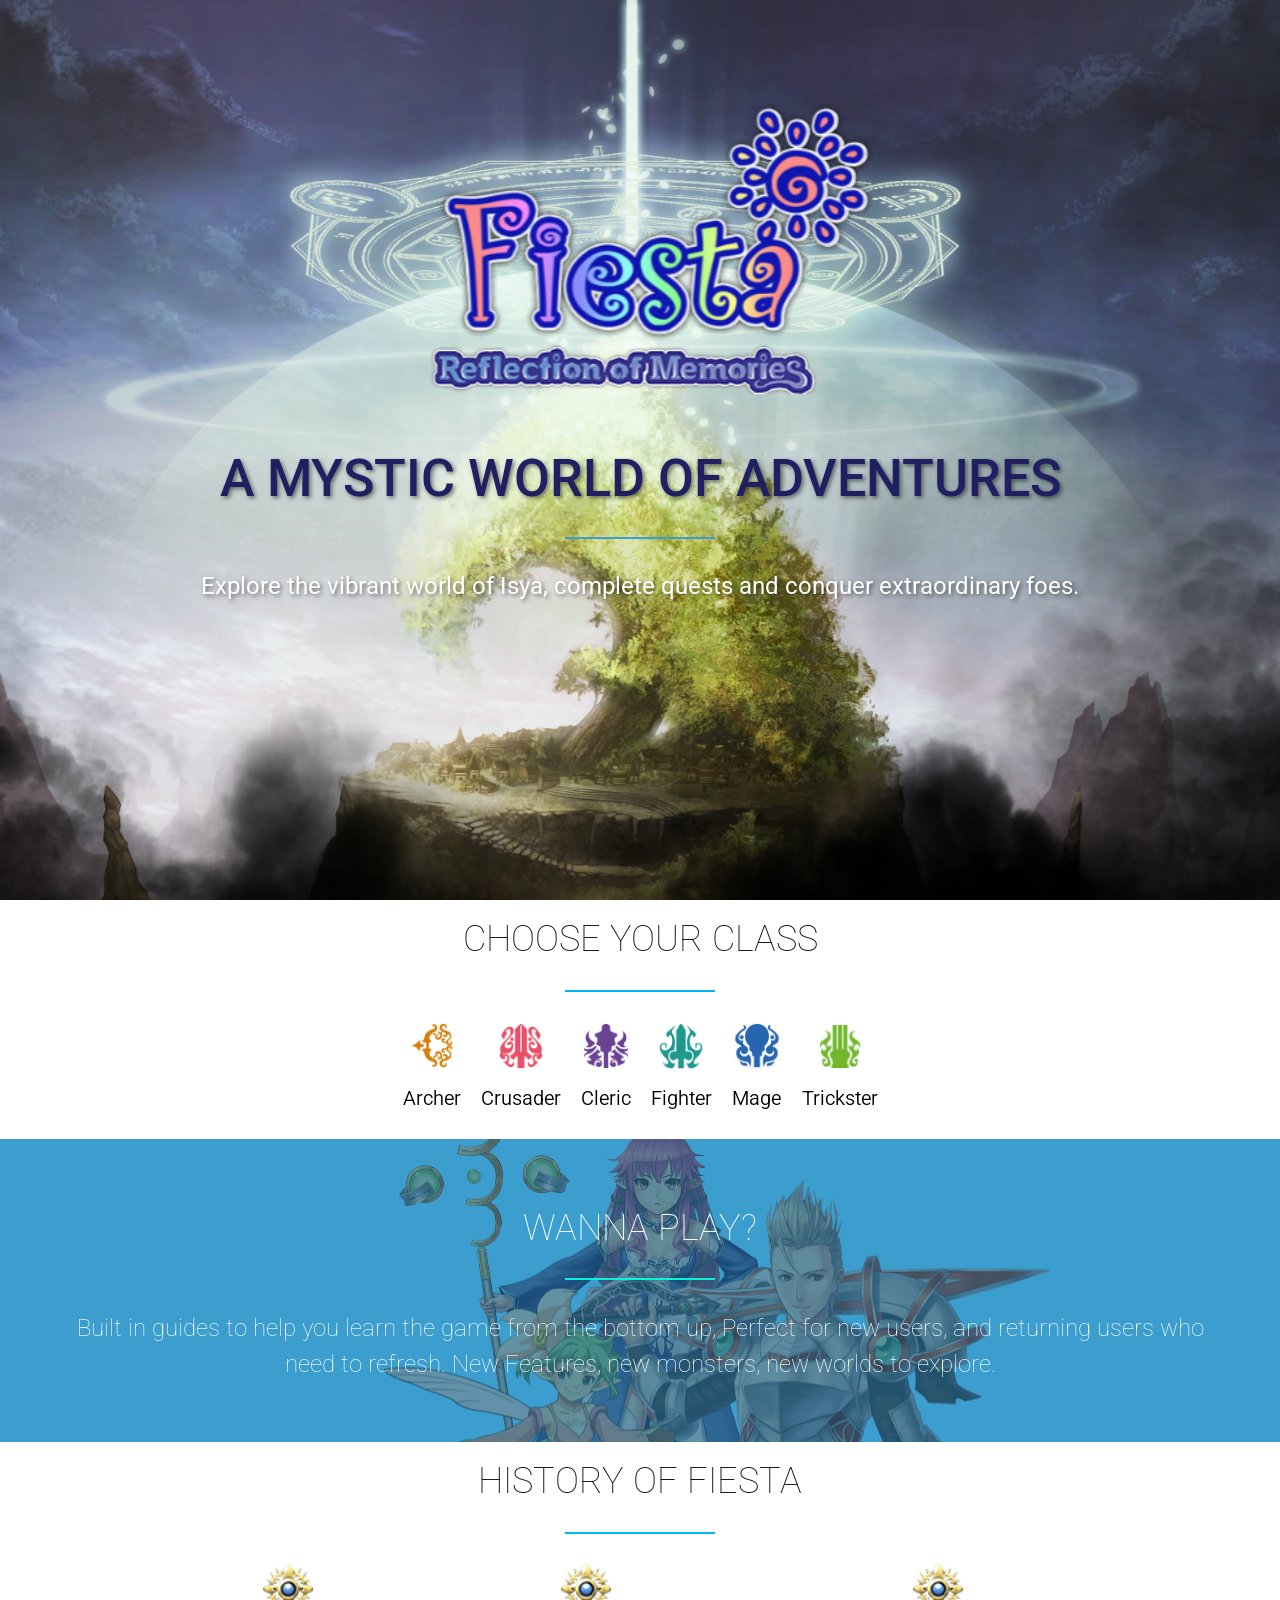
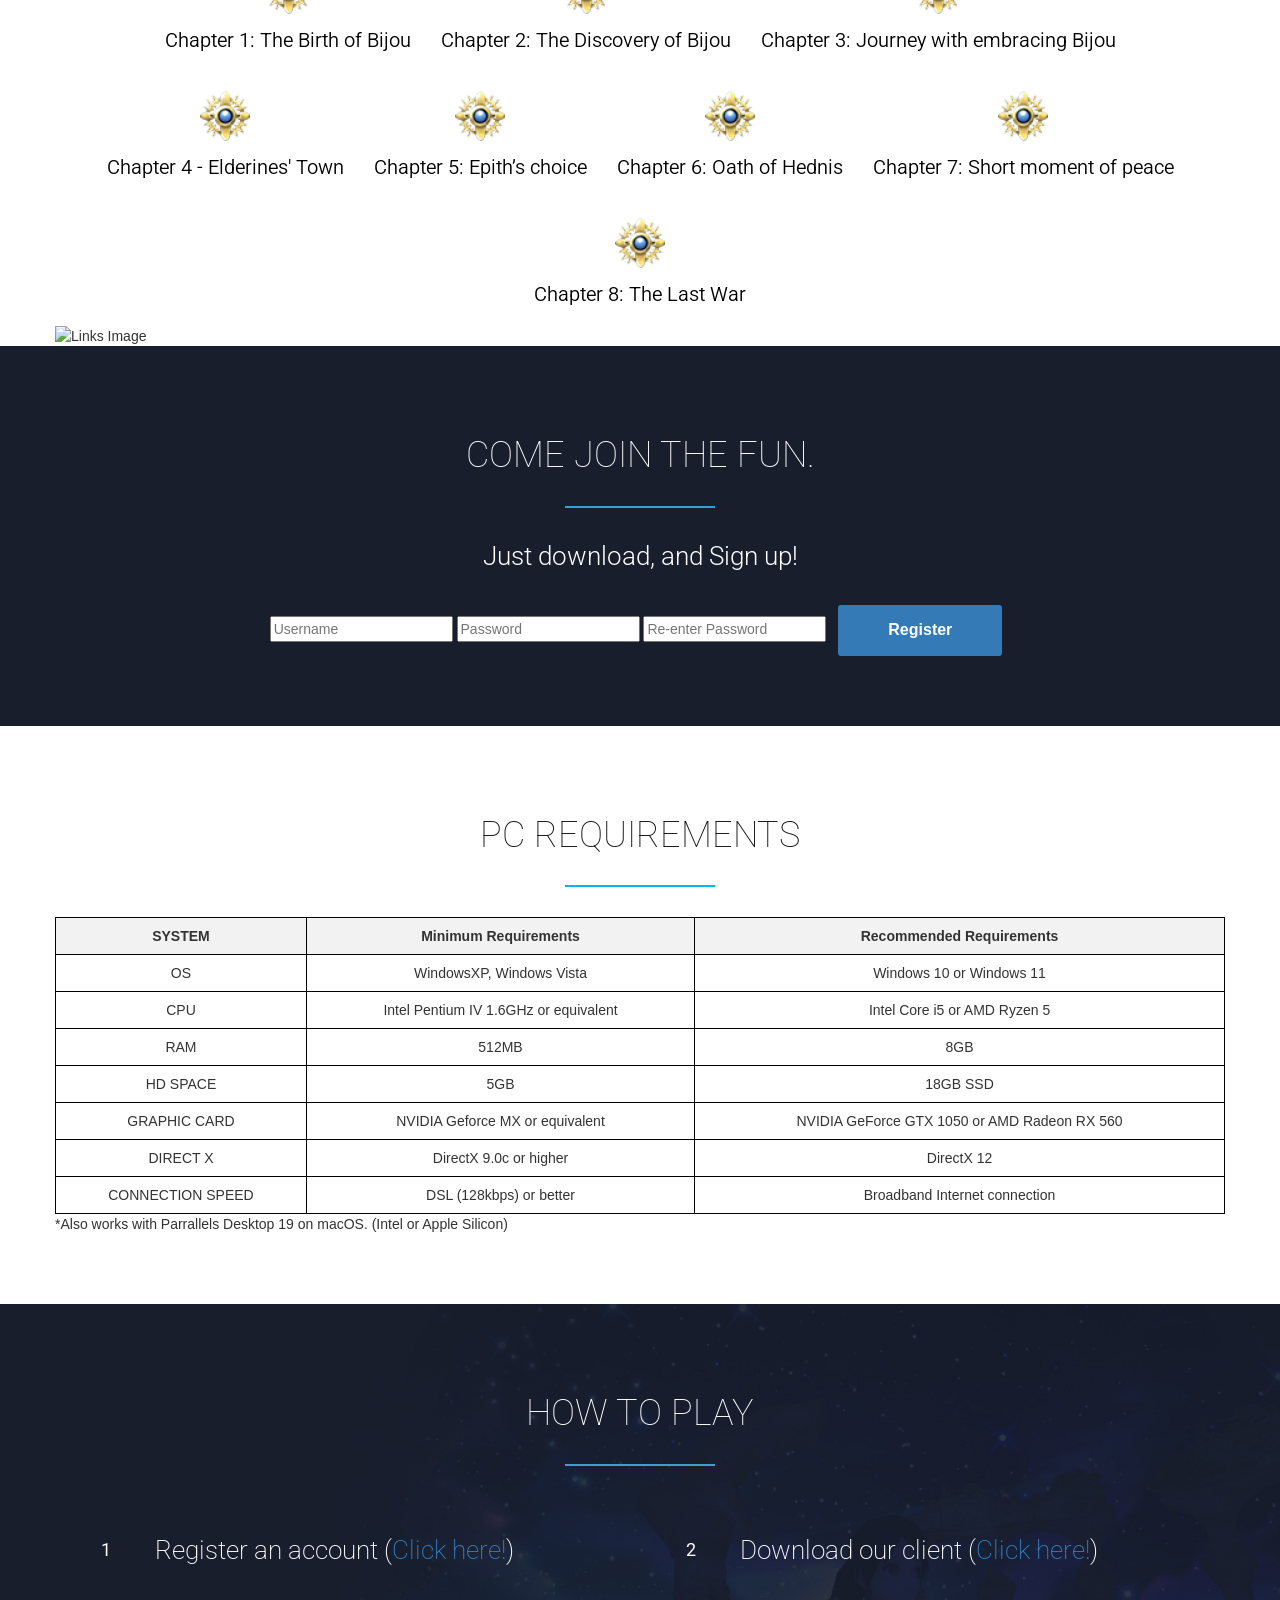
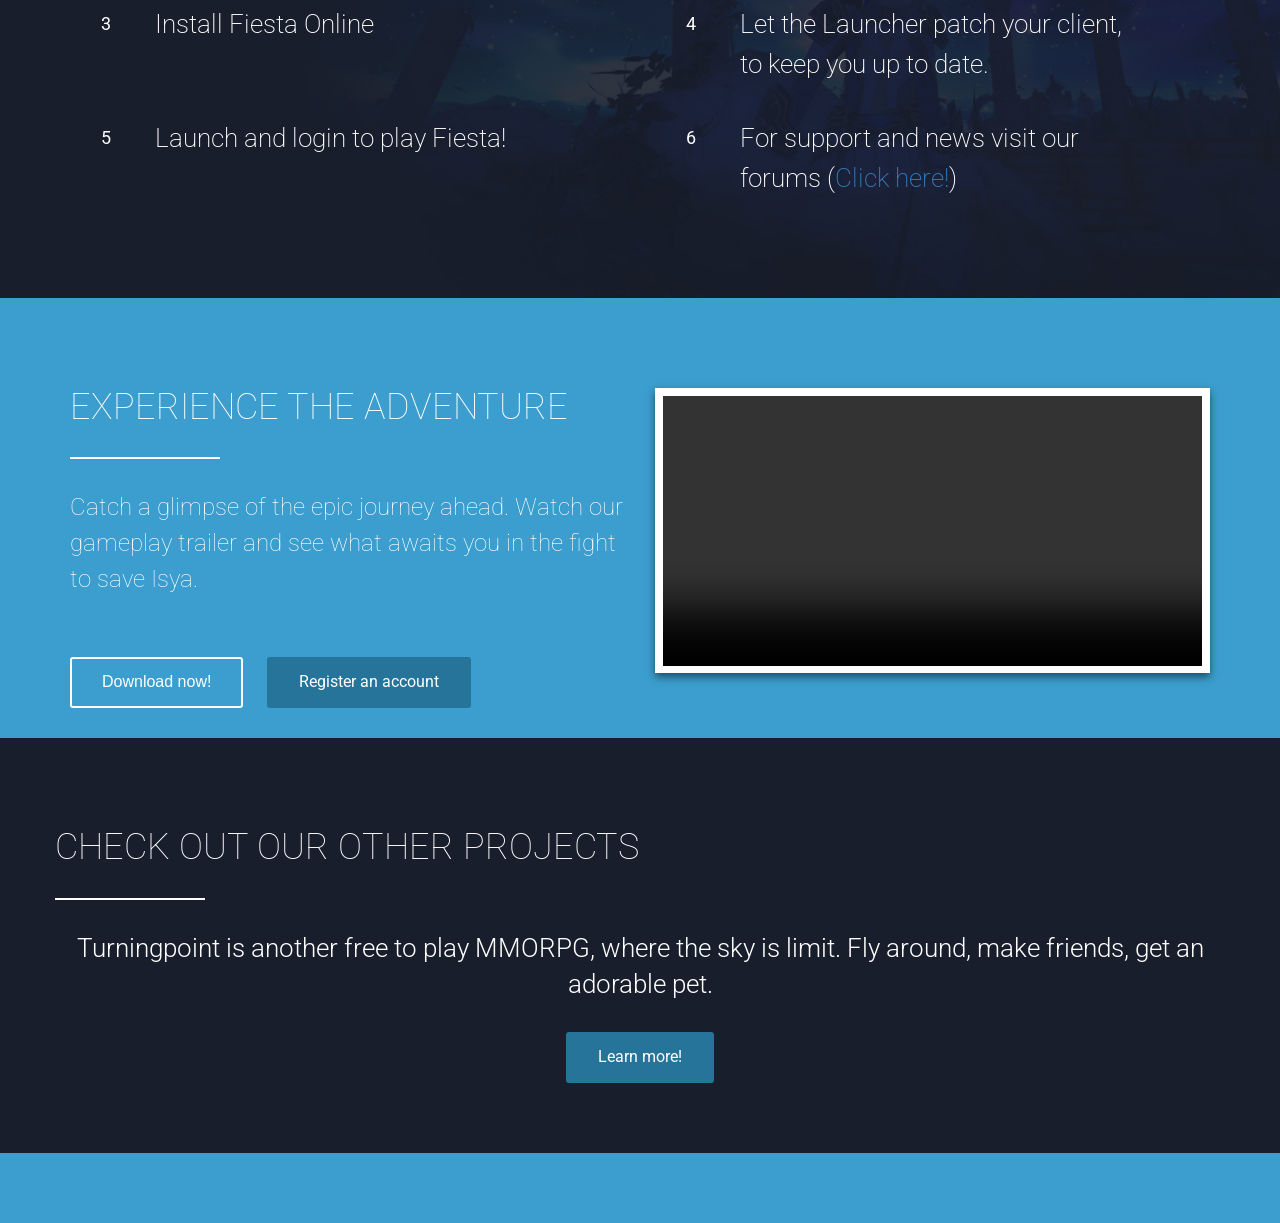
==== index.html @ cb1bbef2 "Update index.html" ====
<!DOCTYPE html>
<html lang="en">
<head>
  <meta charset="utf-8">
  <meta http-equiv="X-UA-Compatible" content="IE=edge">
  <meta name="viewport" content="width=device-width, initial-scale=1">
  <title>Fiesta Online</title>
  <link href="css/bootstrap.css" rel="stylesheet">
  <link href="css/main.css?ver=1.0.8" rel="stylesheet">
  <link rel="stylesheet" href="css/simple-line-icons.css">
  <link rel="stylesheet" href="css/font-awesome.css">
  <link rel="stylesheet" href="css/animate.css">
  <link rel="stylesheet" href="css/jquery.lightbox.css">
</head>


<body onload="initialize()">
<div class="container-fluid block_one">
    <div class="container">
      <div class="row">
        <div class="col-xs-12 logo">
          <a href="#" class="option animated fadeInDownBig">
            <img src="img/logo.png" alt=""/>
          </a>
        </div>
        <div class="col-xs-12 one_block_cont">
          <h1 class="option animated fadeInLeft">A MYSTIC WORLD OF ADVENTURES
            <span></span>
          </h1>
          <span class="option animated fadeInRight">Explore the vibrant world of Isya, complete quests and conquer extraordinary foes. </span>
        </div>
      </div>
    </div>
</div>

<div class="container-fluid block_features">
  <div class="container">
    <div class="row">
      <h2 class="lightbg fadeInRight">Choose Your Class<span></span></h2>

      <div class="class-container">
        <div class="class-icon" data-class="archer">
          <img src="img/class-icon-archer.png" alt="Archer Icon" style="width: 50px; height: 50px;">
          <h3>Archer</h3>
        </div>
        <div class="class-icon" data-class="crusader">
          <img src="img/class-icon-crusader.png" alt="Crusader Icon" style="width: 50px; height: 50px;">
          <h3>Crusader</h3>
        </div>
        <div class="class-icon" data-class="cleric">
          <img src="img/class-icon-cleric.png" alt="Cleric Icon" style="width: 50px; height: 50px;">
          <h3>Cleric</h3>
        </div>
        <div class="class-icon" data-class="fighter">
          <img src="img/class-icon-fighter.png" alt="Fighter Icon" style="width: 50px; height: 50px;">
          <h3>Fighter</h3>
        </div>
        <div class="class-icon" data-class="mage">
          <img src="img/class-icon-mage.png" alt="Mage Icon" style="width: 50px; height: 50px;">
          <h3>Mage</h3>
        </div>
        <div class="class-icon" data-class="joker">
          <img src="img/class-icon-joker.png" alt="Joker Icon" style="width: 50px; height: 50px;">
          <h3>Trickster</h3>
        </div>
      </div>

      <div id="class-description">
        <p class="description-text"></p>
        <img id="class-main-image" src="" alt="Class Image">
      </div>
    </div>
  </div>
</div>


<div class="container-fluid block_two">
    <div class="container">
      <div class="row">
        <div class="col-xs-12 text wow bounceInRight">
          <h2>Wanna Play?
            <span></span>
          </h2>
          <span>Built in guides to help you learn the game from the bottom up, Perfect for new users, and returning users who need to refresh. New Features, new monsters, new worlds to explore.</span>
        </div>
      </div>
    </div>
</div>

<div class="container-fluid block_links"></div>
  <div class="container">
    <div class="row">
      <h2 class="lightbg fadeInRight">History of Fiesta<span></span></h2>
      <div class="links-container">
        <div class="links-icon" data-class="chp1">
          <img src="img/class-icon-story-static.png" alt="Chapter Icon" style="width: 50px; height: 50px;">
          <h3>Chapter 1: The Birth of Bijou</h5>
        </div>
        <div class="links-icon" data-class="chp2">
          <img src="img/class-icon-story-static.png" alt="Chapter Icon" style="width: 50px; height: 50px;">
          <h3>Chapter 2: The Discovery of Bijou</h5>
        </div>
        <div class="links-icon" data-class="chp3">
          <img src="img/class-icon-story-static.png" alt="Chapter Icon" style="width: 50px; height: 50px;">
          <h3>Chapter 3: Journey with embracing Bijou</h5>
        </div>
        <div class="links-icon" data-class="chp4">
          <img src="img/class-icon-story-static.png" alt="Chapter Icon" style="width: 50px; height: 50px;">
          <h3>Chapter 4 - Elderines' Town</h5>
        </div>
        <div class="links-icon" data-class="chp5">
          <img src="img/class-icon-story-static.png" alt="Chapter Icon" style="width: 50px; height: 50px;">
          <h3>Chapter 5: Epith’s choice</h5>
        </div>
        <div class="links-icon" data-class="chp6">
          <img src="img/class-icon-story-static.png" alt="Chapter Icon" style="width: 50px; height: 50px;">
          <h3>Chapter 6: Oath of Hednis</h5>
        </div>
        <div class="links-icon" data-class="chp7">
          <img src="img/class-icon-story-static.png" alt="Chapter Icon" style="width: 50px; height: 50px;">
          <h3>Chapter 7: Short moment of peace</h5>
        </div>
        <div class="links-icon" data-class="chp8">
          <img src="img/class-icon-story-static.png" alt="Chapter Icon" style="width: 50px; height: 50px;">
          <h3>Chapter 8: The Last War</h5>
        </div>
      </div>
      <div id="links-description">
        <p class="linksdescription-text"></p>
        <img id="links-main-image" src="" alt="Links Image">
      </div>
    </div>
  </div>
</div>

<div class="container-fluid subs" id="register">
  <div class="container">
    <div class="row">
      <h2 class="darktbgheadlines wow fadeInUp">Come Join the Fun.<span></span></h2>
      <span class="formdescr wow fadeInRight">Just download, and Sign up!</span>
      <form id="registerForm" class="form-inline wow fadeInLeft">
        <input type="text" id="username" name="username" placeholder="Username" required>
        <input type="password" id="password" name="password" placeholder="Password" required>
        <input type="password" id="rpassword" name="rpassword" placeholder="Re-enter Password" required>
        <button type="submit" class="btn btn-primary">Register</button>
        <div id="statusMessage"></div>
      </form>
    </div>
  </div>
</div>

<div class="container-fluid social wow fadeInLeft">
  <div class="container">
    <div class="row">
      <h2 class="lightbg wow fadeInUp">PC Requirements<span></span></h2>
	
      <table>
        <tr>
            <th>SYSTEM</th>
            <th>Minimum Requirements</th>
            <th>Recommended Requirements</th>
        </tr>
        <tr>
            <td>OS</td>
            <td>WindowsXP, Windows Vista</td>
            <td>Windows 10 or Windows 11</td>
        </tr>
        <tr>
            <td>CPU</td>
            <td>Intel Pentium IV 1.6GHz or equivalent</td>
            <td>Intel Core i5 or AMD Ryzen 5</td>
        </tr>
        <tr>
            <td>RAM</td>
            <td>512MB</td>
            <td>8GB</td>
        </tr>
        <tr>
            <td>HD SPACE</td>
            <td>5GB</td>
            <td>18GB SSD</td>
        </tr>
        <tr>
            <td>GRAPHIC CARD</td>
            <td>NVIDIA Geforce MX or equivalent</td>
            <td>NVIDIA GeForce GTX 1050 or AMD Radeon RX 560</td>
        </tr>
        <tr>
            <td>DIRECT X</td>
            <td>DirectX 9.0c or higher</td>
            <td>DirectX 12</td>
        </tr>
        <tr>
            <td>CONNECTION SPEED</td>
            <td>DSL (128kbps) or better</td>
            <td>Broadband Internet connection</td>
        </tr>
    </table>
    <span>*Also works with Parrallels Desktop 19 on macOS. (Intel or Apple Silicon)</span>
    </div>
  </div>
</div>

<div class="container-fluid steps">
  <div class="container">
    <div class="row">
      <h2 class="darktbgheadlines wow fadeInUp">How to play<span></span></h2>
      <ul>
        <li class="wow fadeInLeft">Register an account (<a href="https://fiesta.lanteacorp.com" onclick="location.href = 'https://fiesta.lanteacorp.com';">Click here!</a>)</li>
        <li class="wow fadeInRight">Download our client (<a href="https://fiesta.lanteacorp.com/FiestaOnline.7zip">Click here!</a>)</li>
        <li class="wow fadeInLeft">Install Fiesta Online</li>
        <li class="wow fadeInRight">Let the Launcher patch your client, to keep you up to date.</li>
        <li class="wow fadeInLeft">Launch and login to play Fiesta!</li>
        <li class="wow fadeInRight">For support and news visit our forums (<a href="https://fiesta.lanteacorp.com">Click here!</a>)</li>
      </ul>
    </div>
  </div>
</div>

<div class="container-fluid video">
  <div class="container">
    <div class="row">
      <div class="col-xs-6 video-pr">
        <div class="zetindex">
          <h2 class="wow bounceInLeft darktbgheadlines">Experience the Adventure<span></span></h2>
          <span class="wow fadeInRight">
            Catch a glimpse of the epic journey ahead. Watch our gameplay trailer and see what awaits you in the fight to save Isya. 
          </span>
          <div class="btn_group wow fadeInRight">
            <a href="https://fiesta.lanteacorp.com/FiestaOnline.7zip" class="border_btn white_btn option animated fadeInLeft">Download now!</a> <a href="http://fiesta.lanteacorp.com/patch/Fiesta_Setup.exe" class="red_btn option animated fadeInRight" onclick="location.href = 'http://85.25.213.204/Register.php';">Register an account</a>
          </div>
        </div>
      </div>
      <div class="col-xs-6 vidos">
        <div class="zetindex">
          <video width="560" height="315" controls>
            <source src="img/Fiesta_Trailer.mp4" type="video/mp4">
            Your browser does not support the video tag.
          </video>
        </div>
        <span></span>
      </div>
  </div>
</div>

<div class="container-fluid subs">
  <div class="container">
    <div class="row">
      <h2 class="darktbgheadlines wow fadeInUp">Check out our other Projects<span></span></h2>
      <span class="formdescr wow fadeInRight">Turningpoint is another free to play MMORPG, where the sky is limit. Fly around, make friends, get an adorable pet.</span>
      <form class="form-inline wow fadeInLeft">
	    <a href="http://turningpoint.lanteacorp.com" class="red_btn option">Learn more!</a>
      </form>
    </div>
  </div>
</div>
<script>
  document.querySelectorAll('.links-icon').forEach(icon => {
    icon.addEventListener('click', function() {
      const classType = this.getAttribute('data-class');
      const descriptionContainer = document.querySelector('.linksdescription-text');
      const classMainImage = document.querySelector('#links-main-image');
  
      // Check if the current icon is already active
      const activeIcon = document.querySelector('.links-icon.active');
      if (activeIcon && activeIcon !== this) {
        // If there's an active icon and it's not the same one, switch content
        activeIcon.classList.remove('active');
      }
  
      if (this.classList.contains('active')) {
        // If the same icon is clicked again, close the content
        descriptionContainer.style.display = 'none';
        classMainImage.style.display = 'none';
        this.classList.remove('active');
      } else {
        // Activate the clicked icon and show the corresponding description and image
        this.classList.add('active');
        
        let descriptionText = '';
        let imgSrc = '';
  
        switch(classType) {
        case 'chp1':
          descriptionText = `
            <p>Legel, greater than the gods, could create existence from nothing and purify it back to its original form. He created a vast and beautiful continent in the realm of time, shared his powers with the gods, and brought forth life. Watching the creatures live in harmony with nature was Legel’s greatest joy.</p>
            <p>But jealousy took root in the gods. They desired Legel's power and pleasure, so they conspired to imprison him in darkness. As he was being sealed, Legel created Bijou, a reflection of himself, holding all his strength. Though the gods sealed Legel, they couldn’t destroy Bijou, who remained in the world.</p>
            <p>In their fear, the gods unleashed a powerful force, shattering Bijou and scattering his pieces across the continent. They believed Bijou, now broken, was powerless. But the peace didn’t last. One day, a song of blessing echoed through the elven forests, marking the discovery of one of Bijou’s pieces.</p>
          `;
          imgSrc = 'img/class-story-1.png';
          break;
        case 'chp2':
          descriptionText = `
            <p>The elves considered Bijou a divine gift. His presence blessed the land, making it fertile and prosperous. But the gods, driven by fear, created monsters by mixing their blood with the souls of creatures. These dark forces spread across the continent, ravaging Isya’s once vibrant landscape.</p>
            <p>The elves, seeing their homeland destroyed, decided to fight. But their unity faltered when Jenira, leader of another forest, refused to join the battle. He chose to hide, believing resistance was futile.</p>
            <p>“Jenira! How long do you think you can hide?” Elderine cried. “The gods are destroying everything! Will you stand by while the woods burn?”</p>
            <p>Despite Jenira’s fear, the elves rallied behind Elderine’s call. Their determination turned the tide of the battle. But victory was bittersweet. Endless waves of monsters drained their strength.</p>
            <p>The gods, desperate to end the conflict, tainted Elderine's brother Epith with greed. Betraying his kin, Epith fell into darkness, and Elderine, heartbroken, left her homeland.</p>
          `;
          imgSrc = 'img/class-story-1.png';
          break;
        case 'chp3':
          descriptionText = `
            <p>“My wise elves, remember today’s sorrow! We leave behind our home, but carry with us the spirit of our fallen comrades.” Elderine's journey seemed endless as the devastation across the continent grew worse.</p>
            <p>Finally, they reached the Deep South, far from the monsters’ reach. There, the elves encountered humans—a new race unlike any they had seen. These humans ate meat, cut trees, and built homes, living a life foreign to the elves, who harmonized with nature.</p>
            <p>“Why do you kill to live? You could survive without eating meat,” Elderine asked. The eldest human replied, “We are not as strong as the elves. We must work together and harvest the land to survive.”</p>
            <p>Though their lives were short, Elderine admired the humans’ resilience. She realized their way of life, though different, was no less righteous. “We thought our way was the only way. But your lives are just as true. I, Elderine, wish to live in peace with humans, in harmony with Legel’s blessings.”</p>
          `;
          imgSrc = 'img/class-story-2.png';
          break;
        case 'chp4':
          descriptionText = `
            <p>The humans and elves lived in harmony, and the city of Elderine flourished. However, the monsters, searching for Bijou, marched south. Despite their best efforts, the elves and humans struggled to defend their city. In the chaos, Elderine decided to confront Epith.</p>
            <p>“Epith, you once loved life. Now you destroy it. How could you?” she cried.</p>
            <p>Epith replied, “The gods can recreate life. What does it matter if we burn it all to ash?”</p>
            <p>“You’re wrong! Bijou’s power brings life, not destruction!”</p>
            <p>Epith, consumed by darkness, refused to listen and imprisoned Elderine in a dark cell. A human knight named Roumen, glowing with hope, freed her. In the struggle, Roumen’s sword struck Elderine as she shielded Epith. He knelt in silence, overcome with regret.</p>
          `;
          imgSrc = 'img/class-story-2.png';
          break;
        case 'chp5':
          descriptionText = `
            <p>Roumen returned with the wounded Elderine and vowed to fight. Darkness soon covered the land, and the monsters launched an attack. The elves and humans were overwhelmed.</p>
            <p>But in an unexpected turn, the fallen elves began attacking the monsters. Epith, in a moment of redemption, led the charge against the monsters, fighting fiercely to atone for his sins. Elderine cast a spell, and the light of her blessing filled the battlefield, restoring hope to the elves and humans.</p>
            <p>The fallen elves, now freed from their greed, begged for forgiveness, which Elderine granted. She named them “Dark Elves” and embraced them as eternal allies. A tall stone tower was built in honor of the new harmony, and so that Epith could return one day.</p>
          `;
          imgSrc = 'img/class-story-3.png';
          break;
        case 'chp6':
          descriptionText = `
            <p>The clans agreed to form a strong state, with Elderine at the center. The bond between humans, elves, and Dark Elves brought prosperity to the land. But the gods, furious, sent curses instead of monsters, casting the continent into chaos with natural disasters.</p>
            <p>Despite the catastrophes, the alliance endured. Elderine prayed daily, holding Bijou’s fragment, seeking guidance and strength.</p>
           <p>Then, one day, Bijou’s fragment glowed, shooting a pillar of light into the sky. All over the continent, the fragments of Bijou did the same. Sweet rain fell, and life returned to the land. This day, later known as the ‘Purification of Light,’ marked the continent's rebirth.</p>
          `;
          imgSrc = 'img/class-story-3.png';
          break;
        case 'chp7':
          descriptionText = `
            <p>After the purification of light, Isya flourished with new life. Trees grew tall, and peace reigned across the land. The gods, overwhelmed by Legel’s endless vitality, could do nothing but watch as the alliance of humans, elves, and dark elves thrived.</p>
            <p>Over time, Elderine, Roumen, and other heroes passed away, leaving their legacy of unity and peace. But as Bijou’s blessing was gradually forgotten, a new threat emerged. Markis, the god of death and destruction, conspired with other dark gods to plunge the world into chaos.</p>
            <p>They banished the gods of life, scattering them across the land. Nature became a wild rosebush, Cypian wept with the animals, Enid embarked on a quest for redemption, and Teva, saved by Legel’s love, became the goddess of eternal life. Hope endured as the gods worked to restore balance.</p>
          `;
          imgSrc = 'img/class-story-4.png';
          break;
          case 'chp8':
          descriptionText = `
            <p>Warriors and mages from all corners gathered to combat the new threat. The gods, united once more, led their followers in a final stand against the dark gods. Epic battles ensued across the continent, each side vying for control.</p>
            <p>In the midst of the conflict, a final battle took place between Markis and the gods. The clash of divine and demonic forces shook the world. The forces of light, led by the gods, triumphed, restoring balance and peace to the land.</p>
            <p>With the dark gods vanquished, a new era began. The alliance of humans, elves, and dark elves continued to thrive. And though the gods of life were freed, they remained vigilant, ensuring that the land would never again fall into darkness.</p>
          `;
          imgSrc = 'img/class-story-4.png';
          break;
      }

      descriptionContainer.innerHTML = descriptionText;
      classMainImage.src = imgSrc;
      descriptionContainer.style.display = 'block';
      classMainImage.style.display = 'block';
    }
  });
});
</script>
<script>
  document.querySelectorAll('.class-icon').forEach(icon => {
  icon.addEventListener('click', function() {
    const classType = this.getAttribute('data-class');
    const descriptionContainer = document.querySelector('.description-text');
    const classMainImage = document.querySelector('#class-main-image');

    // Check if the current icon is already active
    const activeIcon = document.querySelector('.class-icon.active');
    if (activeIcon && activeIcon !== this) {
      // If there's an active icon and it's not the same one, switch content
      activeIcon.classList.remove('active');
      activeIcon.classList.remove('clicked'); // Remove 'clicked' class from the previously active icon
    }

    if (this.classList.contains('active')) {
      // If the same icon is clicked again, close the content
      descriptionContainer.style.display = 'none';
      classMainImage.style.display = 'none';
      this.classList.remove('active');
      this.classList.remove('clicked'); // Remove 'clicked' class if content is closed
      this.querySelector('img').src = `img/class-icon-${classType}.png`; // Reset image src
    } else {
      // Activate the clicked icon and show the corresponding description and image
      this.classList.add('active');
      this.classList.add('clicked'); // Add 'clicked' class to the clicked icon

      let descriptionText = '';
      let imgSrc = '';

      switch (classType) {
        case 'archer':
          descriptionText = `
            <p>Archer are highly qualified experts with a wide range of deadly bows and crossbows. As they gather lots of different poisons on their journey through nature they are quite deadly adversaries.</p>
            <p>In a group they can easily combat faraway enemies or use their poisons to defeat large groups of opponents.</p>
          `;
          imgSrc = 'img/class-archer.png';
          break;
        case 'crusader':
          descriptionText = `
            <p>The Crusaders left Isya many years ago to discover the world - but they are back now! As keeper of the old elfin nobility the Crusader uses magical 2-handed blades in combat.</p>
            <p>The imps, small tricky monsters, will try to rout everyone that is trying to get close to them.</p>
          `;
          imgSrc = 'img/class-crusader.png';
          break;
        case 'cleric':
          descriptionText = `
            <p>The Cleric is a great supporting class. They use hammers, maces and shields to fight. With the power of faith they can conjure mighty healing spells and also increase the magical skills of their allies.</p>
            <p>Reviving other players is also one of their specialties to support their team.</p>
          `;
          imgSrc = 'img/class-cleric.png';
          break;
        case 'fighter':
          descriptionText = `
            <p>The fighter is a very strong melee class. They relentlessly steeled their body to gain force and endurance. They use swords, shields and axes to crush their enemies in combat.</p>
            <p>Fighter will lead their team to victory - especially against stronger enemies.</p>
          `;
          imgSrc = 'img/class-fighter.png';
          break;
        case 'mage':
          descriptionText = `
            <p>The Mage is a scary fighter. By using their elemental skills they can conjure fiery, icy or lightning attacks on far away enemies.</p>
            <p>In a group Mages can contain large groups of enemies and deal lots of damage to them. Mighty staves or wands are the weapon of their choice.</p>
          `;
          imgSrc = 'img/class-mage.png';
          break;
        case 'joker':
          descriptionText = `
            <p>Tricksters are known to jump into fights like a berserk. With claws or double blades they slash their enemies and jar everyone with their fast and fancy moves.</p>
            <p>In a group they usually fight beside the Fighter and deal lots of melee damage. They can also flank their enemies and deal devastating blows which make the Trickster a fast dashing class.</p>
          `;
          imgSrc = 'img/class-joker.png';
          break;
      }

      descriptionContainer.innerHTML = descriptionText;
      classMainImage.src = imgSrc;
      descriptionContainer.style.display = 'block';
      classMainImage.style.display = 'block';
      this.querySelector('img').src = `img/class-icon-${classType}-clicked.png`; // Update image src to clicked state
    }
  });

  icon.addEventListener('mouseover', function() {
    if (!this.classList.contains('clicked')) {
      // Change image src to hover state
      const img = this.querySelector('img');
      const dataClass = this.getAttribute('data-class');
      img.src = `img/class-icon-${dataClass}-hover.png`;
    }
  });

  icon.addEventListener('mouseout', function() {
    if (!this.classList.contains('clicked')) {
      // Change image src back to default state
      const img = this.querySelector('img');
      const dataClass = this.getAttribute('data-class');
      img.src = `img/class-icon-${dataClass}.png`;
    }
  });
});
  </script>
<script src="js/jquery-2.1.4.min.js"></script>
<script type="text/javascript" src="js/wow.min.js"></script>
<script>
  new WOW().init();
</script>
<script src="js/bootstrap.min.html"></script>
<script type="text/javascript">
  function setHeiHeight() {
     "use strict";
    $('.block_one').css({
      height: $(window).height() + 'px'
    });
  }
setHeiHeight(); 
$(window).resize( setHeiHeight );
</script>
<script src="js/wow.min.js"></script>
<script type="text/javascript" src="js/main.js"></script>
<script type="text/javascript" src="js/jquery.lightbox.min.js"></script>
<script>
  document.getElementById('registerForm').addEventListener('submit', function(event) {
      event.preventDefault(); // Prevent the form from submitting normally
  
      var formData = new FormData(this);
      var statusMessage = document.getElementById('statusMessage');
  
      fetch('register.php', {
          method: 'POST',
          body: formData
      })
      .then(response => response.json())
      .then(data => {
          if (data.success) {
              statusMessage.innerHTML = '<span style="color: green;">' + data.message + '</span>';
          } else {
              statusMessage.innerHTML = '<span style="color: red;">' + data.message + '</span>';
          }
      })
      .catch(error => {
          statusMessage.innerHTML = '<span style="color: red;">An error occurred. Please try again later.</span>';
      });
  });
  </script>
</body>
</html>
---- css/main.css ----
@import url(http://fonts.googleapis.com/css?family=Roboto:400,300,100,700,500,900);
h2.lightbg {
color: #131313;
text-transform: uppercase;
text-align: center;
font-size: 36px;
font-weight: 100;
font-family: roboto;
}
h2.lightbg span  {
width: 150px;
height: 2px;
background: #00b7f4;
margin: 30px auto;
display: block;
}
h2.darktbgheadlines  {
color: #ffffff;
text-transform: uppercase;
text-align: center;
font-size: 36px;
font-weight: 100;
font-family: roboto;
}
h2.darktbgheadlines span {
width: 150px;
height: 2px;
background: #3B9ECE;
margin: 30px auto;
display: block;
}
body {overflow-x: hidden;}
.block_one {
  background-color: #1c2532;
  position: relative;
  background-image: url(../img/one_bg.png);
  overflow: auto;
  background-repeat: no-repeat; /* Prevent background repetition */
  background-size: cover; /* Ensure the background covers the entire area */
  background-position: center; /* Position the background image at the center */
}
.logo {
text-align: center;
margin-top: 100px;
}
.logo img {width: 100%; max-width: 495px; display: block; margin: 0 auto;}
.one_block_cont {
  position: absolute;
  top: 50%;
  padding-left: 0px;
  padding: 0px 30px 0px 0px;
  max-width: 1200px;
}
table {
  width: 100%;
  border-collapse: collapse;
}
th, td {
  border: 1px solid #000;
  padding: 8px;
  text-align: Center;
}
th {
  background-color: #f2f2f2;
}
.one_block_cont span {
  font-size: 24px;
  font-family: Roboto, sans-serif;
  line-height: 34px;
  text-align: center;
  display: block;
  color: #ffffff;
  font-weight: 400;
  text-shadow: 2px 2px 4px rgba(0, 0, 0, 0.5); /* Adjust the values as needed */
}
.one_block_cont h1 {
color: #201f62;
text-transform: uppercase;
font-family: roboto;
font-weight: 500;
text-align: center;
font-size: 52px;
margin: 0px;
text-shadow: 2px 2px 4px rgba(0, 0, 0, 0.5); /* Adjust the values as needed */
}
.one_block_cont h1 span {
display: block;
height: 2px;
width: 150px;
margin: 30px auto;
background: #3b9ece;
}
.red_btn {
color: #ffffff;
font-size: 16px;
padding: 12px 30px;
background: #f24841;
border: 2px solid #f24841;
font-family: roboto;
border-radius: 3px;
display: inline-block;
margin: 0px 10px;
transition:0.3s;
}
.red_btn:hover {
color: #f24841;
background: #ffffff;
border: 2px solid #ffffff;
text-decoration: none;
transition:0.3s;
}
.def_btn {
color: #ffffff;
font-size: 16px;
padding: 14px 30px;
background: #26749a;
border-color: #26749a;
font-family: roboto;
border-radius: 3px;
display: inline-block;
margin: 0px 10px;
transition:0.3s;
}
.def_btn:hover {
background: #ffffff;
border-color: #ffffff;
color: #26749a;
text-decoration: none;
transition:0.3s;
}
.border_btn {
font-size: 16px;
padding: 12px 30px;
border: 2px solid;
border-radius: 3px;
display: inline-block;
margin: 0px 10px;
transition:0.3s;
}
.border_btn.white_btn {
color: #ffffff;
transition:0.3s;
}
.border_btn.white_btn:hover {
color: #FFCB00;
text-decoration: none;
transition:0.3s;
}
.btn_group {
text-align: center;
margin: 40px 0px;
}
.phone_img {
bottom: 0px;
position: absolute;
left: 50%;
margin-left: -568px;
}





/*TEXT BLOCK*/
.block_two {
background-color: #3b9ece;
background-image: url(../img/two_bg.png);
background-repeat: no-repeat;
background-position: 70% 0px;
}
.block_two .text {}
.block_two .text h2 {
color: #ffffff;
text-transform: uppercase;
text-align: center;
margin-top: 70px;
font-size: 36px;
font-weight: 100;
font-family: roboto;
}
.block_two .text h2 span {
width: 150px;
height: 2px;
background: #0bf1d7;
margin: 30px auto;
display: block;
}
.block_two .text span{
font-size: 24px;
color: #ffffff;
font-weight: 100;
font-family: roboto;
text-align: center;
line-height: 36px;
display: block;
margin-bottom: 60px;
}





/* links */
.links-container {
  display: flex;
  justify-content: center;
  flex-wrap: wrap; /* Ensures the icons wrap if the screen is too small */
  gap: 30px;
  margin-top: 10px;
  margin-bottom: 10px;
}

.links-icon {
  text-align: center;
  cursor: pointer;
  position: relative;
}

.links-icon img {
  width: 50px;
  height: 50px;
  transition: transform 0.3s ease-in-out;
}

.links-icon h3 {
  font-family: roboto;
  font-size: 20px;
  font-weight: 350;
  color: #000000;
  margin-top: 15px;
  white-space: pre-line;
  word-wrap: break-word;
}

/* Set the default static image */
.links-icon img {
  content: url('../img/class-icon-story-static.png');
}

/* Hover state: change to the hover image */
.links-icon:hover img {
  content: url('../img/class-icon-story-hover.png');
  transform: scale(1.1); /* Optional: slight zoom effect on hover */
}

/* Active state: change to the active image */
.links-icon.active img {
  content: url('../img/class-icon-story-active.png');
}





/* Features */
.class-container {
  display: flex;
  justify-content: center;
  flex-wrap: wrap; /* Ensures the icons wrap if the screen is too small */
  gap: 20px;
  margin-bottom: 20px;
}

.class-icon {
  text-align: center;
  cursor: pointer;
  position: relative;
}

.class-icon img {
  transition: transform 0.3s ease, filter 0.3s ease;
}

.class-icon[data-class="archer"] img {
  content: url('../img/class-icon-archer-static.png'); /* Default icon for archer */
}
.class-icon[data-class="archer"]:hover img {
  transform: scale(1.1);
  content: url('../img/class-icon-archer-hover.png'); /* Hover icon for archer */
}
.class-icon[data-class="archer"].clicked img {
  content: url('../img/class-icon-archer-active.png'); /* Clicked icon for archer */
}

.class-icon[data-class="crusader"] img {
  content: url('../img/class-icon-crusader-static.png'); /* Default icon for crusader */
}
.class-icon[data-class="crusader"]:hover img {
  transform: scale(1.1);
  content: url('../img/class-icon-crusader-hover.png'); /* Hover icon for crusader */
}
.class-icon[data-class="crusader"].clicked img {
  content: url('../img/class-icon-crusader-active.png'); /* Clicked icon for crusader */
}

.class-icon[data-class="cleric"] img {
  content: url('../img/class-icon-cleric-static.png'); /* Default icon for crusader */
}
.class-icon[data-class="cleric"]:hover img {
  transform: scale(1.1);
  content: url('../img/class-icon-cleric-hover.png'); /* Hover icon for crusader */
}
.class-icon[data-class="cleric"].clicked img {
  content: url('../img/class-icon-cleric-active.png'); /* Clicked icon for crusader */
}

.class-icon[data-class="fighter"] img {
  content: url('../img/class-icon-fighter-static.png'); /* Default icon for crusader */
}
.class-icon[data-class="fighter"]:hover img {
  transform: scale(1.1);
  content: url('../img/class-icon-fighter-hover.png'); /* Hover icon for crusader */
}
.class-icon[data-class="fighter"].clicked img {
  content: url('../img/class-icon-fighter-active.png'); /* Clicked icon for crusader */
}

.class-icon[data-class="mage"] img {
  content: url('../img/class-icon-mage-static.png'); /* Default icon for crusader */
}
.class-icon[data-class="mage"]:hover img {
  transform: scale(1.1);
  content: url('../img/class-icon-mage-hover.png'); /* Hover icon for crusader */
}
.class-icon[data-class="mage"].clicked img {
  content: url('../img/class-icon-mage-active.png'); /* Clicked icon for crusader */
}

.class-icon[data-class="joker"] img {
  content: url('../img/class-icon-joker-static.png'); /* Default icon for crusader */
}
.class-icon[data-class="joker"]:hover img {
  transform: scale(1.1);
  content: url('../img/class-icon-joker-hover.png'); /* Hover icon for crusader */
}
.class-icon[data-class="joker"].clicked img {
  content: url('../img/class-icon-joker-active.png'); /* Clicked icon for crusader */
}


.class-icon h3 {
  font-family: roboto; /* Set your desired font family here */
  font-size: 20px; /* Adjust font size */
  font-weight: 350; /* Adjust font weight */
  color: #000000; /* Change the color of the text */
  margin-top: 15px; /* Add some space between the image and text */
}

#class-description {
  text-align: center;
  margin-top: 20px;
}

#class-main-image {
  width: 50%;
  max-width: 500px;
  height: auto;
  margin: 10px auto;
  margin-top: 10px;
  display: none; /* Initially hidden */
}

.description-text p {
  margin: 10px 0;
}





/*Diagramm percents styles*/
.dia {
background: #181e2c;
padding-top: 70px;
padding-bottom: 70px;
}
.dia .diagramms {text-align: center;}
.dia .diagramms h3 {
font-size: 35px;
color: #ffffff;
text-align: center;
font-weight: 300;
font-family: roboto;
}
.dia .diagramms h3 span {
color: #3e4b6a;
}





/*reviews block*/
.block_reviews {padding: 70px 30px;}
.review {margin-bottom: 40px;}
.review .rtext {
padding: 16px;
border: 3px solid #f3f3f3;
display: block;
border-radius: 3px;
position: relative;
margin-left: 130px;
color: #888888;
font-size: 16px;
font-weight: 300;
font-family: roboto;
transition:0.3s;
}
.review .rtext:hover {
box-shadow: 0px 0px 9px rgba(0, 183, 244, 0.38);
border-color: #00B7F4;
color: #01B7F4;
transition:0.3s;
}
.review:hover img {
border-radius: 100px;
display: block;
float: left;
border: 3px solid #3B9ECE;
width: 80px;
margin: 4px;
transition:0.3s;
}
.review .rtext:hover .arrowspan {
border-right-color: #00B7F4;
transition:0.3s;
}
.review .divimg {
overflow: hidden;
display: block;
float: left;
background: #3B9ECE;
padding: 2px;
border-radius: 200px;
width: 92px;
height: 92px;
}
.review img {
border-radius: 100px;
display: block;
float: left;
border: 3px solid #ffffff;
width: 88px;
transition:0.3s;
}
.review div .arrowspan {
transition:0.3s;
width: 0px;
height: 0px;
position: absolute;
border: 15px solid rgba(0, 0, 0, 0);
border-right: 15px solid #F3F3F3;
left: -32px;
top: 50%;
z-index: 9;
margin-top: -15px;
}
.review div .arrowspan .arrowspantwo {
width: 0px;
height: 0px;
position: absolute;
border: 14px solid rgba(0, 0, 0, 0);
border-right: 14px solid #FFFFFF;
left: -10px;
top: -14px;
z-index: 9;
}
.rate {
padding: 10px 0px 0px;
margin-bottom: 0px;
}
.rate li {
list-style: none;
display: inline-block;
}
.rate li i {
color: #FFB800;
font-size: 14px;
transition:0.2s;
cursor: pointer;
}
.rate li i:hover {
color: #FF7E00;
transition:0.2s;
}
.rate li i.disable {
color: #D3D3D3;
}
.names li span {
color: #000000;
margin-right: 20px;
font-size: 14px;
}





/*Subscribe*/
.subs {
background: #181E2C;
padding: 70px 30px;
}
.subs h2 {}
.subs form {
text-align: center;
}
.subs .formdescr {
display: block;
color: #ffffff;
font-size: 26px;
font-weight: 300;
font-family: 'Roboto';
text-align: center;
margin-bottom: 30px;
}
.subs form button {
padding: 14px 50px;
margin: 0px 8px;
font-weight: bold;
font-size: 16px;
font-family: arial;
}





/*Social*/
.social {
padding: 70px 0px;
}
.social a {
display: block;
float: left;
width: 20%;
}
.social a .bgicon {
background: #3A9DCD;
color: #ffffff;
width: 60px;
height: 60px;
display: block;
padding: 14px;
text-align: center;
font-size: 22px;
border-radius: 100px;
float: left;
transition:0.3s;
}
.social a .bgicon i {}
.social a .socialcount {
display: block;
float: left;
background: #E5E5E5;
padding: 6px 10px;
border-radius: 3px;
margin: 15px 15px;
color: #8E8E8E;
position: relative;
}
.social a .socialcount span {
width: 0px;
height: 0px;
position: absolute;
border: 6px solid rgba(0, 0, 0, 0);
border-right: 6px solid #E5E5E5;
left: -12px;
top: 10px;
z-index: 9;
}
.social a:hover .bgicon {
transition:0.3s;
background: #F14740;
}
.social a:hover .socialcount {
transition: 0.3s;
background: #F14740;
color: #ffffff;
}
.social a:hover .socialcount span {
transition: 0.3s;	
border: 6px solid rgba(0, 0, 0, 0);
border-right: 6px solid #F14740;
}





/*timers*/
.timers {
background: #181E2C;
padding: 70px 0px;
}
.timers h2 {
text-align: left;
}
.timers h2 span {
margin-left: 0px;
}
.timers .formdescr {
display: block;
color: #ffffff;
font-size: 26px;
font-weight: 300;
font-family: 'Roboto';
text-align: left;
margin-bottom: 30px;
}
.timers .btn_group {
text-align: left;
margin: 40px -10px;
}
.time_circles {
position: relative;
width: 100%;
height: 100%;
}
.time_circles > div {
position: absolute;
text-align: center;
}
.time_circles > div > h4 {
margin: 0px;
padding: 0px;
text-align: center;
text-transform: uppercase;
font-family: roboto;
color: #ffffff;
}
.time_circles > div > span {
display: block;
width: 100%;
text-align: center;
font-family: roboto;
font-size: 300%;
margin-top: 0.4em;
font-weight: 200;
color: #3B9ECE;
}
.timers .timing{
margin-top: 80px;
}





/*galery*/
.galery {padding: 70px 0px;}
.galery .catgal {
text-align: center;
margin: 50px 0px;
padding: 0px;
}
.galery .catgal li {
list-style: none;
display: inline-block;
margin: 0px 0px;
}
.galery .catgal li a {
color: #131313;
font-size: 16px;
font-family: roboto;
font-weight: 500;
background: #FFFFFF;
padding: 10px 20px;
border-radius: 100px;
border: 2px solid #FFFFFF;
transition: 0.3s;
}
.galery .catgal li a:hover {
background: #00B7F4;
transition: 0.3s;
border-color: #00B7F4;
color: #ffffff !important;
text-decoration: none;
}
.galery .catgal li a.active {
border: 2px solid #00B7F4;
color: #00B7F4;
text-decoration: none;
}
.galitem {}
.galitem .gall .bg_hover {
position: absolute;
background: rgba(0, 104, 158, 0.5);
border: 0px;
width: 100%;
height: 100%;
z-index: 9999;
top: -500px;
max-width: 262px;
border-radius: 3px;
transition: 0.3s;
}
.galitem .gall .bg_hover a {
width: 40px;
height: 40px;
display: block;
background: #FFFFFF;
border-radius: 100px;
padding: 10px;
text-align: center;
position: absolute;
top: 50%;
margin-top: -20px;
left: 50%;
margin-left: -25px;
transition: 0.3s;
}
.galitem .gall .bg_hover a:hover i {
color:#ffffff;
transition: 0.3s;
}
.galitem .gall .bg_hover a:hover {
background: #F14740;
transition: 0.3s;
}
.galitem .gall:hover .bg_hover {
transition: 0.3s;top:0px;
}
.galitem .gall {
margin-bottom: 30px;
position: relative;
overflow: hidden;
transition:0.3s;
}
.galitem .gall.active {
  opacity: 0.4;
  animation-name: inherit;
  -webkit-animation-name: inherit;
  transition:0.3s;
}

.galitem .gall img {
width: 100%;
}
.galitem .gall div {
border: 1px solid #e8e8e8;
border-top: 0px;
margin-top: 0px;
padding: 10px 20px;
border-bottom-left-radius: 3px;
border-bottom-right-radius: 3px;
}
.galitem .gall div h3 {
margin: 0px;
font-family: roboto;
font-weight: 100;
font-size: 22px;
text-align: center;
padding: 10px 0px 10px 0px;
}
.galitem .gall div span {
display: block;
text-align: center;
font-weight: 300;
font-family: roboto;
color: #3A9DCD;
padding-bottom: 10px;
}
.galitem .gall:hover {}
.galitem .gall:hover img {}
.galitem .gall:hover div {}
.galitem .gall:hover div h3 {}
.galitem .gall:hover div span {}





/*cta*/
.cta {
background: #3B9ECE;
padding: 70px 0px;
}
.cta h2 span {
background: #ffffff;}
.cta i {
font-size: 400px;
position: absolute;
display: block;
top: -30px;
right: 0px;
color: #3494C3;
}
.cta span {
font-size: 24px;
color: #ffffff;
font-weight: 100;
font-family: roboto;
text-align: center;
line-height: 36px;
display: block;
margin-bottom: 60px;
}
.cta .btn_group {
text-align: center;
margin: 40px 0px;
margin-bottom: 0px;
}
.cta .zetindex {
position: relative;
z-index: 1;
}
.cta .red_btn {
background: #26749a;
border-color: #26749a;
}
.cta .red_btn:hover {
background: #ffffff;
border-color: #ffffff;
color: #26749a;
}
.cta .border_btn:hover {
color: #3c3c3c;
}





/*pricetables*/
.basic_price {
border: 3px solid #3B9ECE;
border-radius: 10px;
padding: 0px 20px;
margin-top: 10px;
transition:0.3s;
}
.basic_price h3 {
font-family: roboto;
text-align: center;
color: #25749A;
font-weight: 300;
font-size: 22px;
transition:0.3s;}
.basic_price .price {
background: #3B9ECE;
border-radius: 8px;
height: 120px;
margin: 15px 0px;
text-align: center;
color: #ffffff;
font-size: 60px;
font-weight: 100;
padding-top: 16px;
transition:0.3s;
}
.basic_price .price span {
font-size: 18px;
font-weight: 300;
transition:0.3s;
}
.basic_price ul {
padding: 0px;
}
.basic_price ul li {
font-size: 16px;
text-align: center;
list-style: none;
padding: 12px 0px;
color: #3B9ECE;
font-family: 'roboto';
transition:0.3s;
}
.basic_price ul li:nth-child(2n) {
background: #f3f3f3;
border-radius: 6px;
}
.basic_price a {
padding: 13px;
font-size: 16px;
width: 170px;
margin: 20px auto;
display: block;
}
.basic_price:hover {
border: 3px solid #3c3c3c;
transition:0.3s;
}
.basic_price:hover h3 {
color: #3C3C3C;
transition:0.3s;
}
.basic_price:hover .price {
background: #3C3C3C;
transition:0.3s;
}
.basic_price:hover ul li {
color: #3C3C3C;
transition:0.3s;
}
.best_price {
padding: 10px 0px;
background: #3b9ece;
border-radius: 10px;
transition:0.3s;
}
.best_price h3 {
font-family: roboto;
text-align: center;
color: #FFFFFF;
font-weight: 300;
font-size: 22px;
transition:0.3s;
}
.best_price .price {
background: #1567ab;
border-radius: 0px;
height: 130px;
margin: 15px 0px;
text-align: center;
color: #ffffff;
font-size: 80px;
font-weight: 100;
padding-top: 7px;
transition:0.3s;
}
.best_price .price span {
font-size: 18px;
font-weight: 300;
transition:0.3s;
}
.best_price ul {
padding: 0px;
}
.best_price ul li {
font-size: 16px;
text-align: center;
list-style: none;
padding: 12px 0px;
color: #FFFFFF;
font-family: 'roboto';
transition:0.3s;
}
.best_price ul li:nth-child(2n) {
background: #2d91c2;
transition:0.3s;
border-radius: 0px;
}
.best_price a {
padding: 13px;
font-size: 16px;
width: 170px;
margin: 20px auto;
display: block;
background: #FFFFFF;
color: #3B9ECE;
}
.best_price a:hover {
background: #3c3c3c; 
color: #ffffff;
}
.best_price:hover {
background: #3c3c3c;
transition:0.3s;
}
.best_price:hover h3 {
color: #ffffff;
transition:0.3s;
}
.best_price:hover .price {
background: #2A2A2A;
transition: 0.3s;
}
.best_price:hover ul li {
color: #ffffff;
transition:0.3s;
}
.best_price:hover ul li:nth-child(2n) {
background: #2A2A2A;
border-radius: 0px;
transition:0.3s;
}





/*Steps*/
.steps {
  background: url(../img/blockbg.jpg);
  padding: 70px 0px;
  background-repeat: no-repeat;
  background-size: cover;
}
.h2 {}
.steps ul {
padding: 0px;
counter-reset: li;
padding-top: 30px;
}
.steps ul li {
position: relative;
margin: 0 0 26px 0px;
padding: 4px 100px;
list-style: none;
cursor: default;
font-size: 26px;
font-weight: 200;
line-height: 40px;
display: block;
width: 50%;
float: left;
color: #ffffff;
font-family: roboto;
}
.steps ul li:before {
content: counter(li);
counter-increment: li;
position: absolute;
top: 0px;
left: 27px;
box-sizing: border-box;
margin-right: 8px;
padding: 4px 19px;
color: #fff;
background: url('../img/99.png') no-repeat;
font-weight: normal;
font-family: roboto;
height: 46px;
width: 54px;
font-size: 18px;
}





/* Video section styles */
.video {
  background: #3B9ECE;
  padding: 70px 0px;
}

.video h2 {
  text-align: left;
}

.video h2 span {
  margin-left: 0px; 
  background: #ffffff;
}

.video span {
  font-size: 24px;
  color: #ffffff;
  font-weight: 100;
  font-family: roboto;
  text-align: left;
  line-height: 36px;
  display: block;
  margin-bottom: 60px;
}

.video .btn_group {
  text-align: left;
  margin: 40px -10px;
  margin-bottom: 0px;
}

.video .zetindex {
  position: relative;
  z-index: 1;
}

.video .red_btn {
  background: #26749a;
  border-color: #26749a;
}

.video .red_btn:hover {
  background: #ffffff;
  border-color: #ffffff;
  color: #26749a;
}

.video .border_btn:hover {
  color: #3c3c3c;
}

.video .container {
  position: relative;
}

.video i {
  font-size: 400px;
  position: absolute;
  display: block;
  top: -30px;
  left: 0px;
  color: #3494C3;
}

.video video {
  border: 8px solid #ffffff; /* White border around video */
  box-shadow: 0px 4px 8px rgba(0, 0, 0, 0.5); /* Shadow for better definition */
  margin-top: 20px;
  width: 100%;
  height: auto;
}

/* Media query for smaller screens */
@media (max-width: 767px) {
  .video .col-xs-6 {
    width: 100%;
    float: none;
  }

  .video .video-pr {
    text-align: center;
  }

  .video .vidos {
    margin-top: 20px;
    text-align: center;
  }

  .video video {
    width: 100%;
    height: auto;
  }
}





/*partners*/
.partners {
background: #181E2C;
padding: 70px 0px;
}
.partners .part {
}
.partners .part div {
border: 8px solid #0D111A;
padding: 36px;
text-align: center;
margin-top: 20px;
transition:0.3s;
}
.partners .part div:hover {
border: 8px solid #3B9ECE;
background: #0D111A;
box-shadow: 0px 0px 10px #0D111A;
transition:0.3s;
}
.partners .part img {
  width: 100%;
}





/*Contacts*/
.contacts {
  padding: 20px 0px 40px;
}
.contacts div {}
.contacts div div.flo {
  float: left;
  margin-left: 17px;
}
.contacts div i {
  display: block;
  float: left;
  font-size: 56px;
  padding-top: 17px;
  color: #3A9DCD;
}
.contacts div h3 {
  font-family: roboto;
  font-weight: 400;
  font-size: 23px;
  margin-bottom: 5px;
}
.contacts div span {
  color: #afafaf;
}

/*Map*/
.mapa {padding: 0px;}
.mapa .map {
  width: 100%;
  height: 400px;
  margin: 0px 0px;
}





/*footer*/
.footer {
padding: 30px 0px;
}









/*ADAPTIVE*/
@media (max-width: 1200px) {
.features_tab ul li span {
padding-left: 0px;
}
.features_tab ul li h3 {
display: block;
text-align: center;
}
.features_tab ul li i {
float: none;
margin: 0 auto;
display: block;
text-align: center;
}
.features_tab ul li .arrow {display: none;}
.features_tab ul li {
margin: 37px 0px 0px;
}
.features_tab ul li.active {border-radius: 5px !important;}
}





@media (max-width: 995px) {
.features_tab ul li span {
display: none;
}
}





@media (max-width: 780px) {
.features_tab ul li span {
display: none;
}
.features_tab ul li h3 {
display: none;
}
.social {
padding: 70px 30px;
text-align: center;
}
.social a {width: 33%;margin: 10px 0px;}
.timer_descript {width:100%;}
.timer_descript h2 {
text-align: center;
}
.timer_descript h2 span {
margin: 30px auto;
}
.timer_descript .btn_group {
text-align: center;
}
.timer_descript .formdescr {text-align: center;}

.timerss {
width: 100%;
}
.galitem {
width: 600px;
margin: 0 auto;
}
.galitem .gall {
width: 292px;
}
.pricetd {
width: 80%;
margin: 40px auto;
float: none;
}

.steps ul li {
width: 100%;
margin: 20px 0px;
}
.video-pr {
width: 100%;
}
.video-pr h2 {text-align: center;}
.video-pr h2 span {margin: 35px auto;}
.video-pr span {text-align: center;}
.video-pr .btn_group {text-align: center;}
.vidos {
width: 100%;
text-align: center;
margin-top: 60px;
}
.partners .part img {
width: 100%;
}
}





@media (max-width: 620px) {
.adaptive_fea, .adaptive_fea_icons {display: block;}
.features_tab, .iscreen_features {display: none;}
.adaptive_fea_icons ul {
text-align: center;
background: #53B8E9;
margin: 0px -30px;
padding: 10px 0px;
overflow: hidden;
}
.adaptive_fea_icons ul li {
list-style: none;
display: block;
width: 33%;
float: left;
padding: 10px;
}
.adaptive_fea_icons ul li i {
font-size: 30px;
color: #ffffff;
transition:0.3s;
}
.adaptive_fea_icons ul li i:hover {cursor: pointer; color:#000000; transition:0.3s;}
.adaptive_fea_icons ul li.active {
background: #3B9ECE;
padding: 10px;
border-radius: 5px;
}
.adaptive_fea_icons ul li.active i {color:#ffffff;}
.adaptive_fea img {margin: 0 auto; display: block; width: 100%; max-width: 405px; }

.dia {
background: #181e2c;
padding-top: 70px;
padding-bottom: 70px;
}
.dia .diagramms {
text-align: left;
width: 100%;
margin-bottom: 30px;
}
.dia .diagramms .circle  {
display: block;
float: left;
margin-right: 30px;
}
.dia .diagramms h3 {
display: block;
text-align: left;
margin-top: 10px;
}
.review .divimg {
float: none;
margin: 0 auto;
margin-bottom: 30px;
}
.review .rtext {
margin: 0px;
float: none;
}
.arrowspan {display: none;}
.galitem {
width: 300px;
}
}





@media (max-width: 700px) {
.phone_img {
display: none;
}
.block_one {
height: 750px;
}
}





@media (max-width: 400px) {
	.social {padding: 70px 30px;}
	.partners .part {
  width: 100%;
  float: none;
}
.block_one {
height: 800px;
}
.one_block_cont h1 {
  font-size: 40px;
  line-height: 60px;
}

.dia .diagramms {
text-align: center;
width: 100%;
margin-bottom: 50px;
}
.dia .diagramms .circle  {
display: block;
float: none;
margin-right: 0px;
}
.dia .diagramms h3 {
display: block;
text-align: center;
margin-top: 10px;
font-size: 20px;
}
}





@media (max-width: 380px) {
.one_block_cont h1 {font-size: 30px;}
.one_block_cont span {
font-size: 16px;
line-height: 26px;
font-weight: 300;
}
.btn_group a {margin-bottom: 20px;}
.block_two .text h2 {font-size: 30px;}
.block_two .text span {
font-size: 16px;
font-weight: 300;
line-height: 28px;
}
h2.lightbg {font-size: 30px;}
}





/*ADAPTIVE HEIGHT*/
@media (max-height: 800px) {
.phone_img {
width: 600px;
margin-left: -300px;
}
}

@media (max-height: 680px) {
.phone_img {
width: 400px;
margin-left: -200px;
}
}

@media (max-height: 600px) {
.phone_img {
display: none;
}
}
---- css/simple-line-icons.css ----
@font-face {
	font-family: 'Simple-Line-Icons';
	src:url('../fonts/Simple-Line-Icons.eot');
	src:url('../fonts/Simple-Line-Iconsd41dd41d.eot?#iefix') format('embedded-opentype'),
		url('../fonts/Simple-Line-Icons.woff') format('woff'),
		url('../fonts/Simple-Line-Icons.ttf') format('truetype'),
		url('../fonts/Simple-Line-Icons.svg#Simple-Line-Icons') format('svg');
	font-weight: normal;
	font-style: normal;
}

/* Use the following CSS code if you want to use data attributes for inserting your icons */
[data-icon]:before {
	font-family: 'Simple-Line-Icons';
	content: attr(data-icon);
	speak: none;
	font-weight: normal;
	font-variant: normal;
	text-transform: none;
	line-height: 1;
	-webkit-font-smoothing: antialiased;
	-moz-osx-font-smoothing: grayscale;
}

/* Use the following CSS code if you want to have a class per icon */
/*
Instead of a list of all class selectors,
you can use the generic selector below, but it's slower:
[class*="icon-"] {
*/
.icon-user-female, .icon-user-follow, .icon-user-following, .icon-user-unfollow, .icon-trophy, .icon-screen-smartphone, .icon-screen-desktop, .icon-plane, .icon-notebook, .icon-moustache, .icon-mouse, .icon-magnet, .icon-energy, .icon-emoticon-smile, .icon-disc, .icon-cursor-move, .icon-crop, .icon-credit-card, .icon-chemistry, .icon-user, .icon-speedometer, .icon-social-youtube, .icon-social-twitter, .icon-social-tumblr, .icon-social-facebook, .icon-social-dropbox, .icon-social-dribbble, .icon-shield, .icon-screen-tablet, .icon-magic-wand, .icon-hourglass, .icon-graduation, .icon-ghost, .icon-game-controller, .icon-fire, .icon-eyeglasses, .icon-envelope-open, .icon-envelope-letter, .icon-bell, .icon-badge, .icon-anchor, .icon-wallet, .icon-vector, .icon-speech, .icon-puzzle, .icon-printer, .icon-present, .icon-playlist, .icon-pin, .icon-picture, .icon-map, .icon-layers, .icon-handbag, .icon-globe-alt, .icon-globe, .icon-frame, .icon-folder-alt, .icon-film, .icon-feed, .icon-earphones-alt, .icon-earphones, .icon-drop, .icon-drawer, .icon-docs, .icon-directions, .icon-direction, .icon-diamond, .icon-cup, .icon-compass, .icon-call-out, .icon-call-in, .icon-call-end, .icon-calculator, .icon-bubbles, .icon-briefcase, .icon-book-open, .icon-basket-loaded, .icon-basket, .icon-bag, .icon-action-undo, .icon-action-redo, .icon-wrench, .icon-umbrella, .icon-trash, .icon-tag, .icon-support, .icon-size-fullscreen, .icon-size-actual, .icon-shuffle, .icon-share-alt, .icon-share, .icon-rocket, .icon-question, .icon-pie-chart, .icon-pencil, .icon-note, .icon-music-tone-alt, .icon-music-tone, .icon-microphone, .icon-loop, .icon-logout, .icon-login, .icon-list, .icon-like, .icon-home, .icon-grid, .icon-graph, .icon-equalizer, .icon-dislike, .icon-cursor, .icon-control-start, .icon-control-rewind, .icon-control-play, .icon-control-pause, .icon-control-forward, .icon-control-end, .icon-calendar, .icon-bulb, .icon-bar-chart, .icon-arrow-up, .icon-arrow-right, .icon-arrow-left, .icon-arrow-down, .icon-ban, .icon-bubble, .icon-camcorder, .icon-camera, .icon-check, .icon-clock, .icon-close, .icon-cloud-download, .icon-cloud-upload, .icon-doc, .icon-envelope, .icon-eye, .icon-flag, .icon-folder, .icon-heart, .icon-info, .icon-key, .icon-link, .icon-lock, .icon-lock-open, .icon-magnifier, .icon-magnifier-add, .icon-magnifier-remove, .icon-paper-clip, .icon-paper-plane, .icon-plus, .icon-pointer, .icon-power, .icon-refresh, .icon-reload, .icon-settings, .icon-star, .icon-symbol-female, .icon-symbol-male, .icon-target, .icon-volume-1, .icon-volume-2, .icon-volume-off, .icon-users {
	font-family: 'Simple-Line-Icons';
	speak: none;
	font-style: normal;
	font-weight: normal;
	font-variant: normal;
	text-transform: none;
	line-height: 1;
	-webkit-font-smoothing: antialiased;
}
.icon-user-female:before {
	content: "\e000";
}
.icon-user-follow:before {
	content: "\e002";
}
.icon-user-following:before {
	content: "\e003";
}
.icon-user-unfollow:before {
	content: "\e004";
}
.icon-trophy:before {
	content: "\e006";
}
.icon-screen-smartphone:before {
	content: "\e010";
}
.icon-screen-desktop:before {
	content: "\e011";
}
.icon-plane:before {
	content: "\e012";
}
.icon-notebook:before {
	content: "\e013";
}
.icon-moustache:before {
	content: "\e014";
}
.icon-mouse:before {
	content: "\e015";
}
.icon-magnet:before {
	content: "\e016";
}
.icon-energy:before {
	content: "\e020";
}
.icon-emoticon-smile:before {
	content: "\e021";
}
.icon-disc:before {
	content: "\e022";
}
.icon-cursor-move:before {
	content: "\e023";
}
.icon-crop:before {
	content: "\e024";
}
.icon-credit-card:before {
	content: "\e025";
}
.icon-chemistry:before {
	content: "\e026";
}
.icon-user:before {
	content: "\e005";
}
.icon-speedometer:before {
	content: "\e007";
}
.icon-social-youtube:before {
	content: "\e008";
}
.icon-social-twitter:before {
	content: "\e009";
}
.icon-social-tumblr:before {
	content: "\e00a";
}
.icon-social-facebook:before {
	content: "\e00b";
}
.icon-social-dropbox:before {
	content: "\e00c";
}
.icon-social-dribbble:before {
	content: "\e00d";
}
.icon-shield:before {
	content: "\e00e";
}
.icon-screen-tablet:before {
	content: "\e00f";
}
.icon-magic-wand:before {
	content: "\e017";
}
.icon-hourglass:before {
	content: "\e018";
}
.icon-graduation:before {
	content: "\e019";
}
.icon-ghost:before {
	content: "\e01a";
}
.icon-game-controller:before {
	content: "\e01b";
}
.icon-fire:before {
	content: "\e01c";
}
.icon-eyeglasses:before {
	content: "\e01d";
}
.icon-envelope-open:before {
	content: "\e01e";
}
.icon-envelope-letter:before {
	content: "\e01f";
}
.icon-bell:before {
	content: "\e027";
}
.icon-badge:before {
	content: "\e028";
}
.icon-anchor:before {
	content: "\e029";
}
.icon-wallet:before {
	content: "\e02a";
}
.icon-vector:before {
	content: "\e02b";
}
.icon-speech:before {
	content: "\e02c";
}
.icon-puzzle:before {
	content: "\e02d";
}
.icon-printer:before {
	content: "\e02e";
}
.icon-present:before {
	content: "\e02f";
}
.icon-playlist:before {
	content: "\e030";
}
.icon-pin:before {
	content: "\e031";
}
.icon-picture:before {
	content: "\e032";
}
.icon-map:before {
	content: "\e033";
}
.icon-layers:before {
	content: "\e034";
}
.icon-handbag:before {
	content: "\e035";
}
.icon-globe-alt:before {
	content: "\e036";
}
.icon-globe:before {
	content: "\e037";
}
.icon-frame:before {
	content: "\e038";
}
.icon-folder-alt:before {
	content: "\e039";
}
.icon-film:before {
	content: "\e03a";
}
.icon-feed:before {
	content: "\e03b";
}
.icon-earphones-alt:before {
	content: "\e03c";
}
.icon-earphones:before {
	content: "\e03d";
}
.icon-drop:before {
	content: "\e03e";
}
.icon-drawer:before {
	content: "\e03f";
}
.icon-docs:before {
	content: "\e040";
}
.icon-directions:before {
	content: "\e041";
}
.icon-direction:before {
	content: "\e042";
}
.icon-diamond:before {
	content: "\e043";
}
.icon-cup:before {
	content: "\e044";
}
.icon-compass:before {
	content: "\e045";
}
.icon-call-out:before {
	content: "\e046";
}
.icon-call-in:before {
	content: "\e047";
}
.icon-call-end:before {
	content: "\e048";
}
.icon-calculator:before {
	content: "\e049";
}
.icon-bubbles:before {
	content: "\e04a";
}
.icon-briefcase:before {
	content: "\e04b";
}
.icon-book-open:before {
	content: "\e04c";
}
.icon-basket-loaded:before {
	content: "\e04d";
}
.icon-basket:before {
	content: "\e04e";
}
.icon-bag:before {
	content: "\e04f";
}
.icon-action-undo:before {
	content: "\e050";
}
.icon-action-redo:before {
	content: "\e051";
}
.icon-wrench:before {
	content: "\e052";
}
.icon-umbrella:before {
	content: "\e053";
}
.icon-trash:before {
	content: "\e054";
}
.icon-tag:before {
	content: "\e055";
}
.icon-support:before {
	content: "\e056";
}
.icon-size-fullscreen:before {
	content: "\e057";
}
.icon-size-actual:before {
	content: "\e058";
}
.icon-shuffle:before {
	content: "\e059";
}
.icon-share-alt:before {
	content: "\e05a";
}
.icon-share:before {
	content: "\e05b";
}
.icon-rocket:before {
	content: "\e05c";
}
.icon-question:before {
	content: "\e05d";
}
.icon-pie-chart:before {
	content: "\e05e";
}
.icon-pencil:before {
	content: "\e05f";
}
.icon-note:before {
	content: "\e060";
}
.icon-music-tone-alt:before {
	content: "\e061";
}
.icon-music-tone:before {
	content: "\e062";
}
.icon-microphone:before {
	content: "\e063";
}
.icon-loop:before {
	content: "\e064";
}
.icon-logout:before {
	content: "\e065";
}
.icon-login:before {
	content: "\e066";
}
.icon-list:before {
	content: "\e067";
}
.icon-like:before {
	content: "\e068";
}
.icon-home:before {
	content: "\e069";
}
.icon-grid:before {
	content: "\e06a";
}
.icon-graph:before {
	content: "\e06b";
}
.icon-equalizer:before {
	content: "\e06c";
}
.icon-dislike:before {
	content: "\e06d";
}
.icon-cursor:before {
	content: "\e06e";
}
.icon-control-start:before {
	content: "\e06f";
}
.icon-control-rewind:before {
	content: "\e070";
}
.icon-control-play:before {
	content: "\e071";
}
.icon-control-pause:before {
	content: "\e072";
}
.icon-control-forward:before {
	content: "\e073";
}
.icon-control-end:before {
	content: "\e074";
}
.icon-calendar:before {
	content: "\e075";
}
.icon-bulb:before {
	content: "\e076";
}
.icon-bar-chart:before {
	content: "\e077";
}
.icon-arrow-up:before {
	content: "\e078";
}
.icon-arrow-right:before {
	content: "\e079";
}
.icon-arrow-left:before {
	content: "\e07a";
}
.icon-arrow-down:before {
	content: "\e07b";
}
.icon-ban:before {
	content: "\e07c";
}
.icon-bubble:before {
	content: "\e07d";
}
.icon-camcorder:before {
	content: "\e07e";
}
.icon-camera:before {
	content: "\e07f";
}
.icon-check:before {
	content: "\e080";
}
.icon-clock:before {
	content: "\e081";
}
.icon-close:before {
	content: "\e082";
}
.icon-cloud-download:before {
	content: "\e083";
}
.icon-cloud-upload:before {
	content: "\e084";
}
.icon-doc:before {
	content: "\e085";
}
.icon-envelope:before {
	content: "\e086";
}
.icon-eye:before {
	content: "\e087";
}
.icon-flag:before {
	content: "\e088";
}
.icon-folder:before {
	content: "\e089";
}
.icon-heart:before {
	content: "\e08a";
}
.icon-info:before {
	content: "\e08b";
}
.icon-key:before {
	content: "\e08c";
}
.icon-link:before {
	content: "\e08d";
}
.icon-lock:before {
	content: "\e08e";
}
.icon-lock-open:before {
	content: "\e08f";
}
.icon-magnifier:before {
	content: "\e090";
}
.icon-magnifier-add:before {
	content: "\e091";
}
.icon-magnifier-remove:before {
	content: "\e092";
}
.icon-paper-clip:before {
	content: "\e093";
}
.icon-paper-plane:before {
	content: "\e094";
}
.icon-plus:before {
	content: "\e095";
}
.icon-pointer:before {
	content: "\e096";
}
.icon-power:before {
	content: "\e097";
}
.icon-refresh:before {
	content: "\e098";
}
.icon-reload:before {
	content: "\e099";
}
.icon-settings:before {
	content: "\e09a";
}
.icon-star:before {
	content: "\e09b";
}
.icon-symbol-female:before {
	content: "\e09c";
}
.icon-symbol-male:before {
	content: "\e09d";
}
.icon-target:before {
	content: "\e09e";
}
.icon-volume-1:before {
	content: "\e09f";
}
.icon-volume-2:before {
	content: "\e0a0";
}
.icon-volume-off:before {
	content: "\e0a1";
}
.icon-users:before {
	content: "\e001";
}
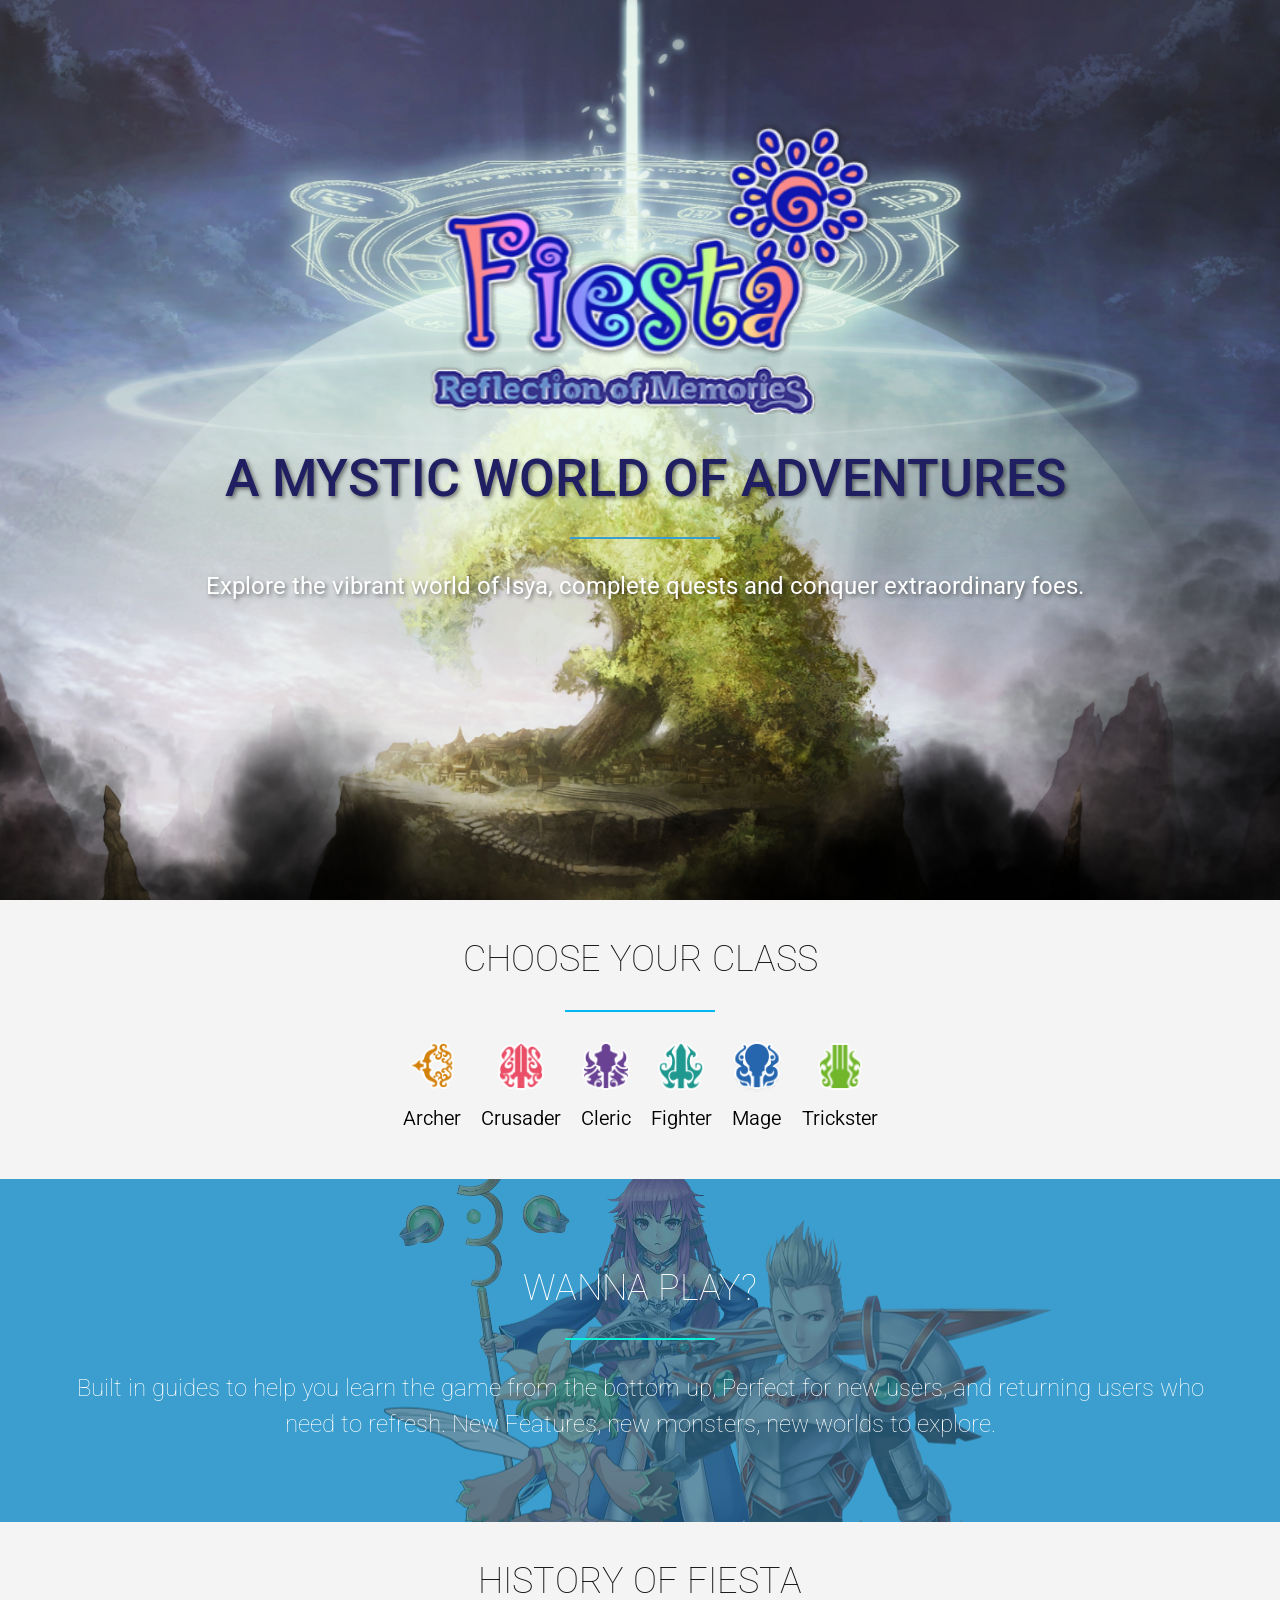
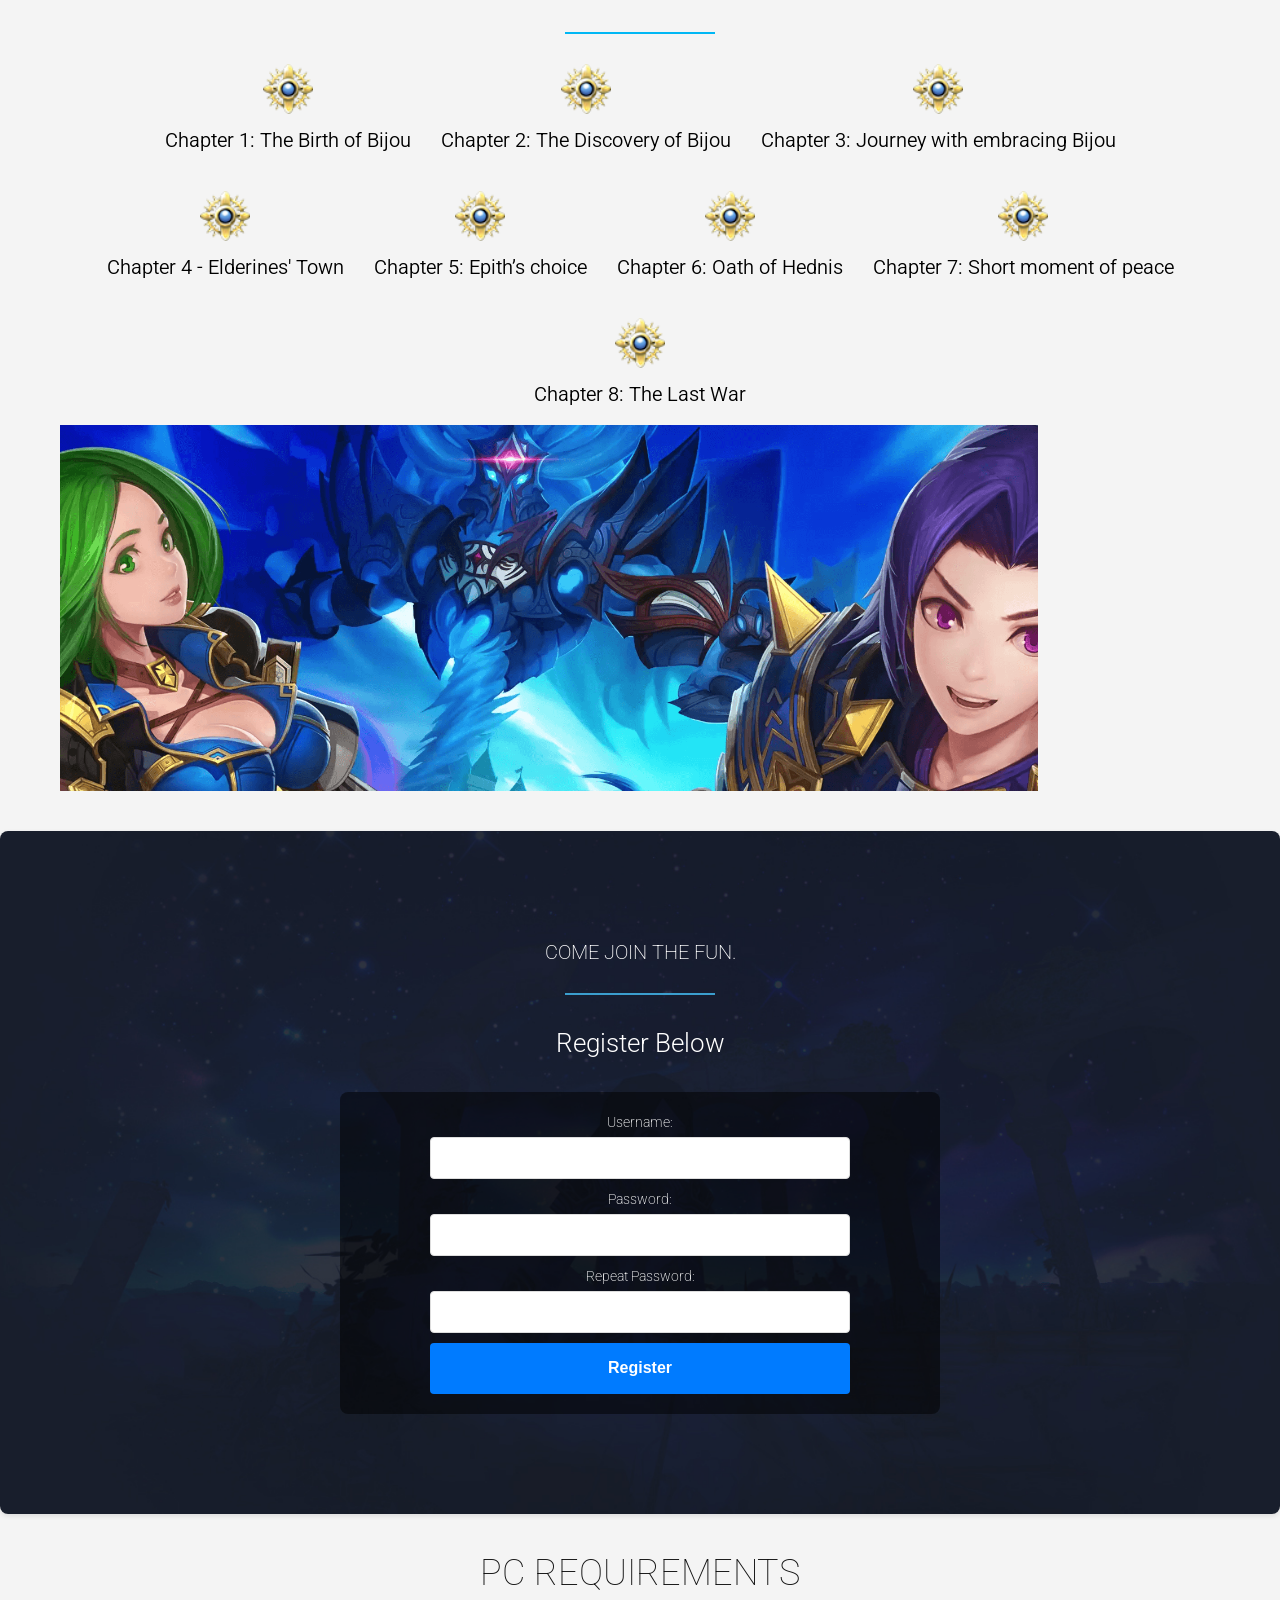
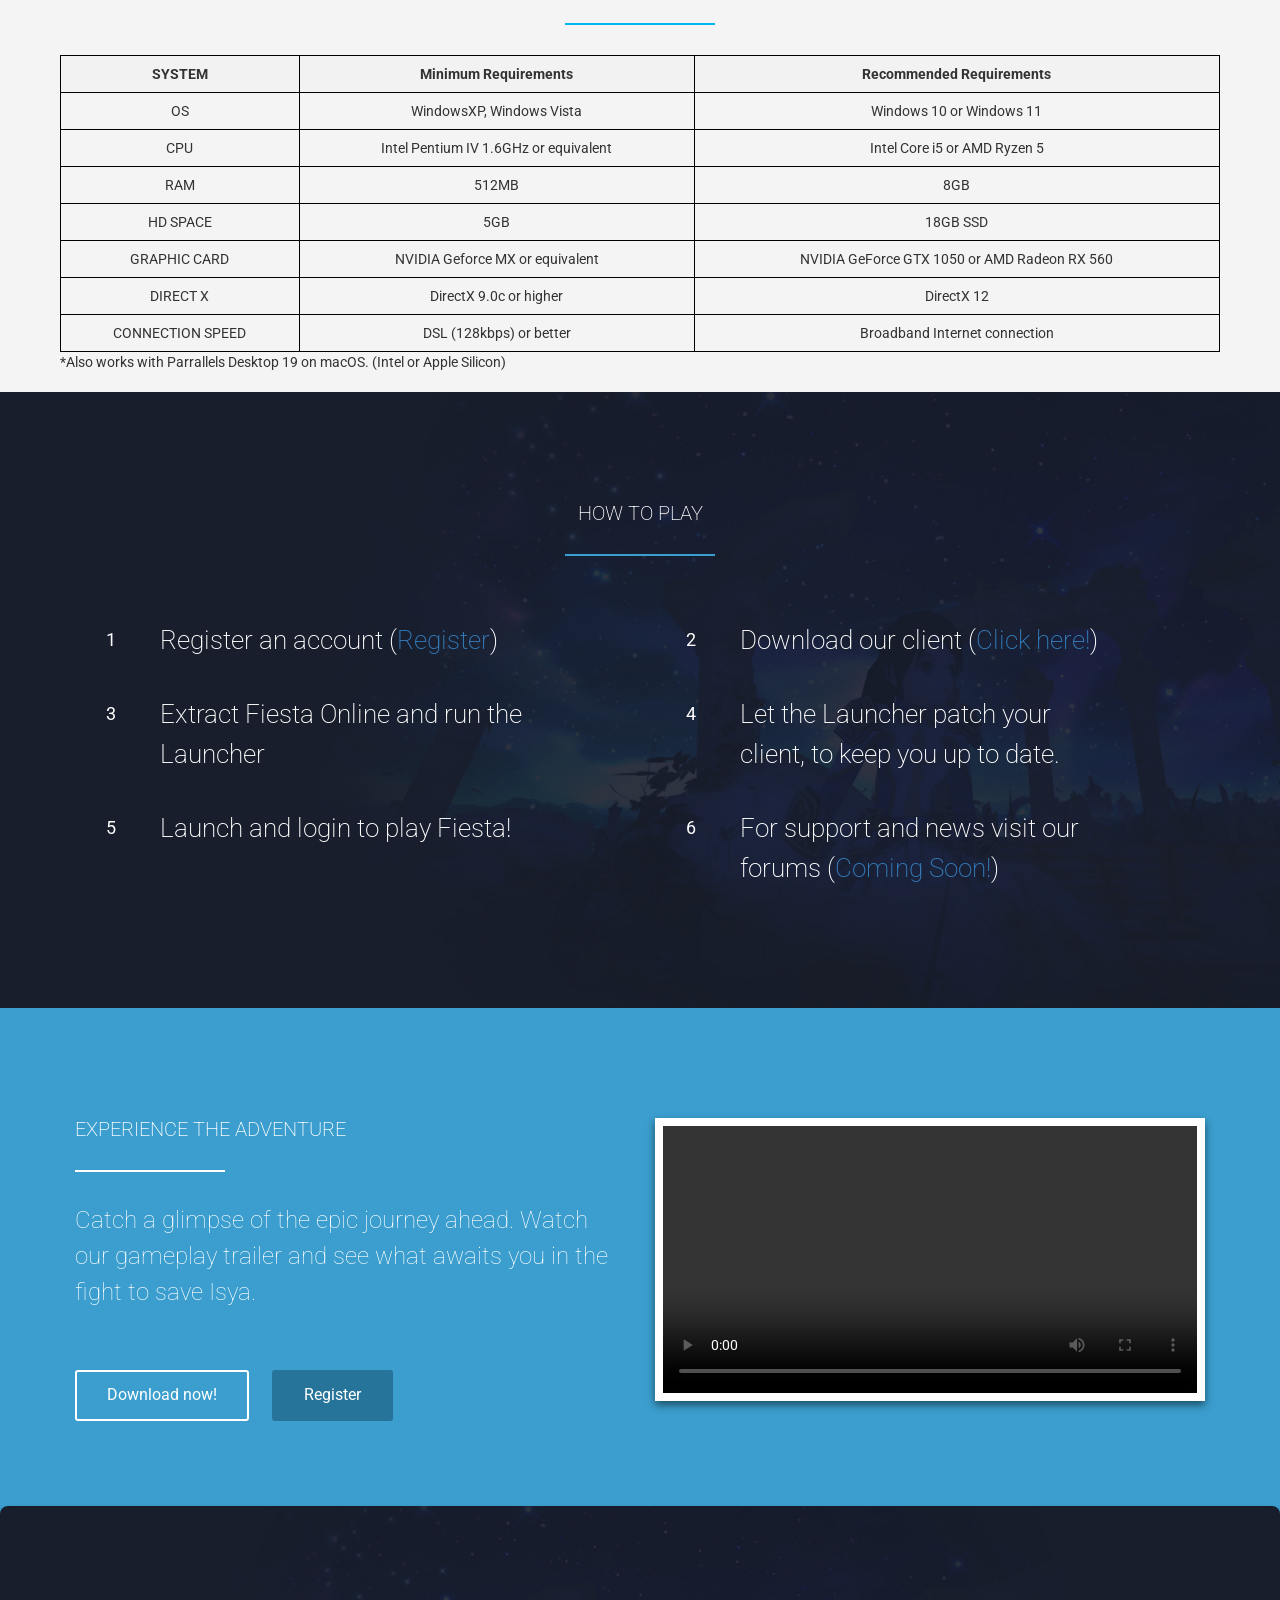
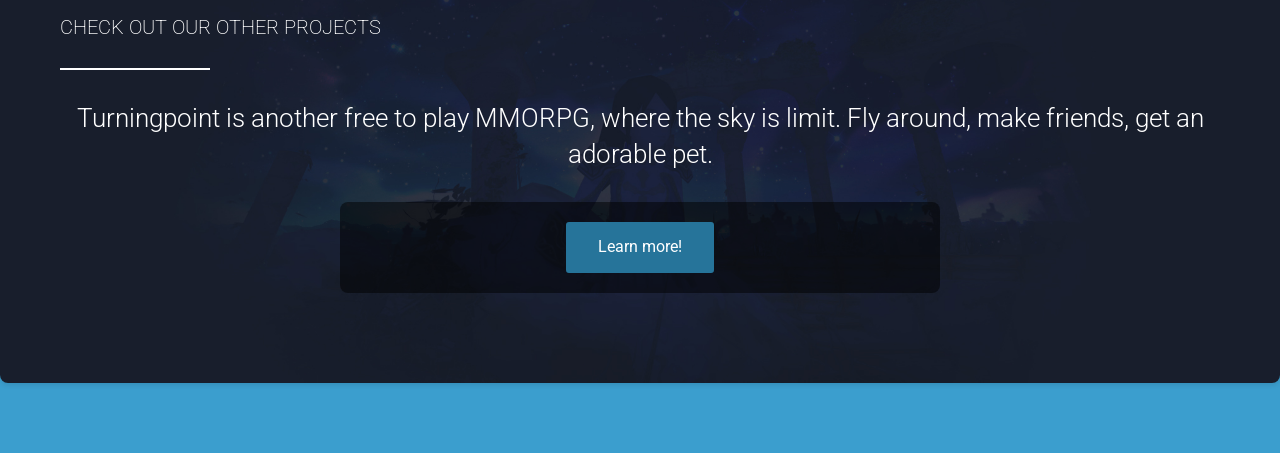
==== commit 90b4c8d0: "Register script and register fields added" ====
--- a/index.html
+++ b/index.html
@@ -127,7 +127,7 @@
       </div>
       <div id="links-description">
         <p class="linksdescription-text"></p>
-        <img id="links-main-image" src="" alt="Links Image">
+        <img id="links-main-image" src="img/class-story-0.png" alt="Fiesta History">
       </div>
     </div>
   </div>
@@ -135,17 +135,20 @@
 
 <div class="container-fluid subs" id="register">
   <div class="container">
-    <div class="row">
-      <h2 class="darktbgheadlines wow fadeInUp">Come Join the Fun.<span></span></h2>
-      <span class="formdescr wow fadeInRight">Just download, and Sign up!</span>
-      <form id="registerForm" class="form-inline wow fadeInLeft">
-        <input type="text" id="username" name="username" placeholder="Username" required>
-        <input type="password" id="password" name="password" placeholder="Password" required>
-        <input type="password" id="rpassword" name="rpassword" placeholder="Re-enter Password" required>
-        <button type="submit" class="btn btn-primary">Register</button>
-        <div id="statusMessage"></div>
-      </form>
-    </div>
+      <div class="row">
+          <h2 class="darktbgheadlines wow fadeInUp">Come Join the Fun.<span></span></h2>
+          <span class="formdescr wow fadeInRight">Register Below</span>
+          <form id="registerForm">
+              <label for="username">Username:</label>
+              <input type="text" id="username" name="username" required>
+              <label for="password">Password:</label>
+              <input type="password" id="password" name="password" required>
+              <label for="rpassword">Repeat Password:</label>
+              <input type="password" id="rpassword" name="rpassword" required>
+              <button type="submit">Register</button>
+          </form>
+          <div id="statusMessage"></div>
+      </div>
   </div>
 </div>
 
@@ -206,12 +209,12 @@
     <div class="row">
       <h2 class="darktbgheadlines wow fadeInUp">How to play<span></span></h2>
       <ul>
-        <li class="wow fadeInLeft">Register an account (<a href="https://fiesta.lanteacorp.com" onclick="location.href = 'https://fiesta.lanteacorp.com';">Click here!</a>)</li>
+        <li class="wow fadeInLeft">Register an account (<a class="scroll-to-register" href="#register">Register</a>)</li>
         <li class="wow fadeInRight">Download our client (<a href="https://fiesta.lanteacorp.com/FiestaOnline.7zip">Click here!</a>)</li>
-        <li class="wow fadeInLeft">Install Fiesta Online</li>
+        <li class="wow fadeInLeft">Extract Fiesta Online and run the Launcher</li>
         <li class="wow fadeInRight">Let the Launcher patch your client, to keep you up to date.</li>
         <li class="wow fadeInLeft">Launch and login to play Fiesta!</li>
-        <li class="wow fadeInRight">For support and news visit our forums (<a href="https://fiesta.lanteacorp.com">Click here!</a>)</li>
+        <li class="wow fadeInRight">For support and news visit our forums (<a href="https://fiesta.lanteacorp.com">Coming Soon!</a>)</li>
       </ul>
     </div>
   </div>
@@ -227,7 +230,7 @@
             Catch a glimpse of the epic journey ahead. Watch our gameplay trailer and see what awaits you in the fight to save Isya. 
           </span>
           <div class="btn_group wow fadeInRight">
-            <a href="https://fiesta.lanteacorp.com/FiestaOnline.7zip" class="border_btn white_btn option animated fadeInLeft">Download now!</a> <a href="http://fiesta.lanteacorp.com/patch/Fiesta_Setup.exe" class="red_btn option animated fadeInRight" onclick="location.href = 'http://85.25.213.204/Register.php';">Register an account</a>
+            <a href="https://fiesta.lanteacorp.com/FiestaOnline.7zip" class="border_btn white_btn option animated fadeInLeft">Download now!</a> <a href="#register" class="red_btn option animated fadeInRight">Register</a>
           </div>
         </div>
       </div>
@@ -488,7 +491,7 @@
       var formData = new FormData(this);
       var statusMessage = document.getElementById('statusMessage');
   
-      fetch('register.php', {
+      fetch('https://sql.lanteacorp.com/register.php', {
           method: 'POST',
           body: formData
       })
@@ -504,6 +507,6 @@
           statusMessage.innerHTML = '<span style="color: red;">An error occurred. Please try again later.</span>';
       });
   });
-  </script>
+</script>
 </body>
 </html>
--- a/css/main.css
+++ b/css/main.css
@@ -824,159 +824,249 @@
 
 /*pricetables*/
 .basic_price {
-border: 3px solid #3B9ECE;
-border-radius: 10px;
-padding: 0px 20px;
-margin-top: 10px;
-transition:0.3s;
-}
-.basic_price h3 {
-font-family: roboto;
-text-align: center;
-color: #25749A;
-font-weight: 300;
-font-size: 22px;
-transition:0.3s;}
-.basic_price .price {
-background: #3B9ECE;
-border-radius: 8px;
-height: 120px;
-margin: 15px 0px;
-text-align: center;
-color: #ffffff;
-font-size: 60px;
-font-weight: 100;
-padding-top: 16px;
-transition:0.3s;
-}
-.basic_price .price span {
-font-size: 18px;
-font-weight: 300;
-transition:0.3s;
-}
-.basic_price ul {
-padding: 0px;
-}
-.basic_price ul li {
-font-size: 16px;
-text-align: center;
-list-style: none;
-padding: 12px 0px;
-color: #3B9ECE;
-font-family: 'roboto';
-transition:0.3s;
-}
-.basic_price ul li:nth-child(2n) {
-background: #f3f3f3;
-border-radius: 6px;
-}
-.basic_price a {
-padding: 13px;
-font-size: 16px;
-width: 170px;
-margin: 20px auto;
-display: block;
-}
-.basic_price:hover {
-border: 3px solid #3c3c3c;
-transition:0.3s;
-}
-.basic_price:hover h3 {
-color: #3C3C3C;
-transition:0.3s;
-}
-.basic_price:hover .price {
-background: #3C3C3C;
-transition:0.3s;
-}
-.basic_price:hover ul li {
-color: #3C3C3C;
-transition:0.3s;
-}
-.best_price {
-padding: 10px 0px;
-background: #3b9ece;
-border-radius: 10px;
-transition:0.3s;
-}
-.best_price h3 {
-font-family: roboto;
-text-align: center;
-color: #FFFFFF;
-font-weight: 300;
-font-size: 22px;
-transition:0.3s;
-}
-.best_price .price {
-background: #1567ab;
-border-radius: 0px;
-height: 130px;
-margin: 15px 0px;
-text-align: center;
-color: #ffffff;
-font-size: 80px;
-font-weight: 100;
-padding-top: 7px;
-transition:0.3s;
-}
-.best_price .price span {
-font-size: 18px;
-font-weight: 300;
-transition:0.3s;
-}
-.best_price ul {
-padding: 0px;
-}
-.best_price ul li {
-font-size: 16px;
-text-align: center;
-list-style: none;
-padding: 12px 0px;
-color: #FFFFFF;
-font-family: 'roboto';
-transition:0.3s;
-}
-.best_price ul li:nth-child(2n) {
-background: #2d91c2;
-transition:0.3s;
-border-radius: 0px;
-}
-.best_price a {
-padding: 13px;
-font-size: 16px;
-width: 170px;
-margin: 20px auto;
-display: block;
-background: #FFFFFF;
-color: #3B9ECE;
-}
-.best_price a:hover {
-background: #3c3c3c; 
-color: #ffffff;
-}
-.best_price:hover {
-background: #3c3c3c;
-transition:0.3s;
-}
-.best_price:hover h3 {
-color: #ffffff;
-transition:0.3s;
-}
-.best_price:hover .price {
-background: #2A2A2A;
-transition: 0.3s;
-}
-.best_price:hover ul li {
-color: #ffffff;
-transition:0.3s;
-}
-.best_price:hover ul li:nth-child(2n) {
-background: #2A2A2A;
-border-radius: 0px;
-transition:0.3s;
-}
-
-
+  border: 3px solid #3B9ECE;
+  border-radius: 10px;
+  padding: 0px 20px;
+  margin-top: 10px;
+  transition:0.3s;
+  }
+  .basic_price h3 {
+  font-family: roboto;
+  text-align: center;
+  color: #25749A;
+  font-weight: 300;
+  font-size: 22px;
+  transition:0.3s;}
+  .basic_price .price {
+  background: #3B9ECE;
+  border-radius: 8px;
+  height: 120px;
+  margin: 15px 0px;
+  text-align: center;
+  color: #ffffff;
+  font-size: 60px;
+  font-weight: 100;
+  padding-top: 16px;
+  transition:0.3s;
+  }
+  .basic_price .price span {
+  font-size: 18px;
+  font-weight: 300;
+  transition:0.3s;
+  }
+  .basic_price ul {
+  padding: 0px;
+  }
+  .basic_price ul li {
+  font-size: 16px;
+  text-align: center;
+  list-style: none;
+  padding: 12px 0px;
+  color: #3B9ECE;
+  font-family: 'roboto';
+  transition:0.3s;
+  }
+  .basic_price ul li:nth-child(2n) {
+  background: #f3f3f3;
+  border-radius: 6px;
+  }
+  .basic_price a {
+  padding: 13px;
+  font-size: 16px;
+  width: 170px;
+  margin: 20px auto;
+  display: block;
+  }
+  .basic_price:hover {
+  border: 3px solid #3c3c3c;
+  transition:0.3s;
+  }
+  .basic_price:hover h3 {
+  color: #3C3C3C;
+  transition:0.3s;
+  }
+  .basic_price:hover .price {
+  background: #3C3C3C;
+  transition:0.3s;
+  }
+  .basic_price:hover ul li {
+  color: #3C3C3C;
+  transition:0.3s;
+  }
+  .best_price {
+  padding: 10px 0px;
+  background: #3b9ece;
+  border-radius: 10px;
+  transition:0.3s;
+  }
+  .best_price h3 {
+  font-family: roboto;
+  text-align: center;
+  color: #FFFFFF;
+  font-weight: 300;
+  font-size: 22px;
+  transition:0.3s;
+  }
+  .best_price .price {
+  background: #1567ab;
+  border-radius: 0px;
+  height: 130px;
+  margin: 15px 0px;
+  text-align: center;
+  color: #ffffff;
+  font-size: 80px;
+  font-weight: 100;
+  padding-top: 7px;
+  transition:0.3s;
+  }
+  .best_price .price span {
+  font-size: 18px;
+  font-weight: 300;
+  transition:0.3s;
+  }
+  .best_price ul {
+  padding: 0px;
+  }
+  .best_price ul li {
+  font-size: 16px;
+  text-align: center;
+  list-style: none;
+  padding: 12px 0px;
+  color: #FFFFFF;
+  font-family: 'roboto';
+  transition:0.3s;
+  }
+  .best_price ul li:nth-child(2n) {
+  background: #2d91c2;
+  transition:0.3s;
+  border-radius: 0px;
+  }
+  .best_price a {
+  padding: 13px;
+  font-size: 16px;
+  width: 170px;
+  margin: 20px auto;
+  display: block;
+  background: #FFFFFF;
+  color: #3B9ECE;
+  }
+  .best_price a:hover {
+  background: #3c3c3c; 
+  color: #ffffff;
+  }
+  .best_price:hover {
+  background: #3c3c3c;
+  transition:0.3s;
+  }
+  .best_price:hover h3 {
+  color: #ffffff;
+  transition:0.3s;
+  }
+  .best_price:hover .price {
+  background: #2A2A2A;
+  transition: 0.3s;
+  }
+  .best_price:hover ul li {
+  color: #ffffff;
+  transition:0.3s;
+  }
+  .best_price:hover ul li:nth-child(2n) {
+  background: #2A2A2A;
+  border-radius: 0px;
+  transition:0.3s;
+  }
+  
+  
+  /*registration*/
+  body {
+    font-family: Roboto, Arial, sans-serif;
+    margin: 0;
+    padding: 0;
+    background-color: #f4f4f4;
+}
+
+.container-fluid {
+    padding: 0;
+}
+
+.container {
+    max-width: 1200px;
+    margin: 0 auto;
+    padding: 20px;
+}
+
+.subs {
+    background: url('../img/blockbg.jpg') no-repeat center center;
+    background-size: cover;
+    padding: 70px 0;
+    border-radius: 8px;
+    box-shadow: 0 2px 5px rgba(0,0,0,0.1);
+    margin-top: 20px;
+}
+
+h2.darktbgheadlines {
+    font-size: 2rem;
+    color: #ffffff;
+    text-align: center;
+    margin-bottom: 10px;
+    font-weight: 200;
+}
+
+.formdescr {
+    display: block;
+    text-align: center;
+    margin-bottom: 20px;
+    font-size: 1rem;
+    color: #ffffff;
+    font-weight: 200;
+}
+
+form {
+    max-width: 600px;
+    margin: 0 auto;
+    padding: 20px;
+    background: rgba(0, 0, 0, 0.5); /* Semi-transparent background */
+    border-radius: 8px;
+}
+
+label {
+    display: block;
+    margin-bottom: 5px;
+    font-weight: 200;
+    color: #ffffff;
+}
+
+input[type="text"],
+input[type="password"] {
+    width: 75%; /* Full width */
+    padding: 10px;
+    margin-bottom: 10px;
+    border: 1px solid #ddd;
+    border-radius: 4px;
+    box-sizing: border-box;
+}
+
+button {
+    background-color: #007bff;
+    color: #ffffff;
+    border: none;
+    padding: 10px;
+    font-size: 1rem;
+    cursor: pointer;
+    border-radius: 4px;
+    width: 75%; /* Full width */
+    font-family: Roboto, Arial, sans-serif;
+}
+
+button:hover {
+    background-color: #0056b3;
+}
+
+#statusMessage {
+    text-align: center;
+    margin-top: 10px;
+    color: #ffffff;
+}
 
 
 
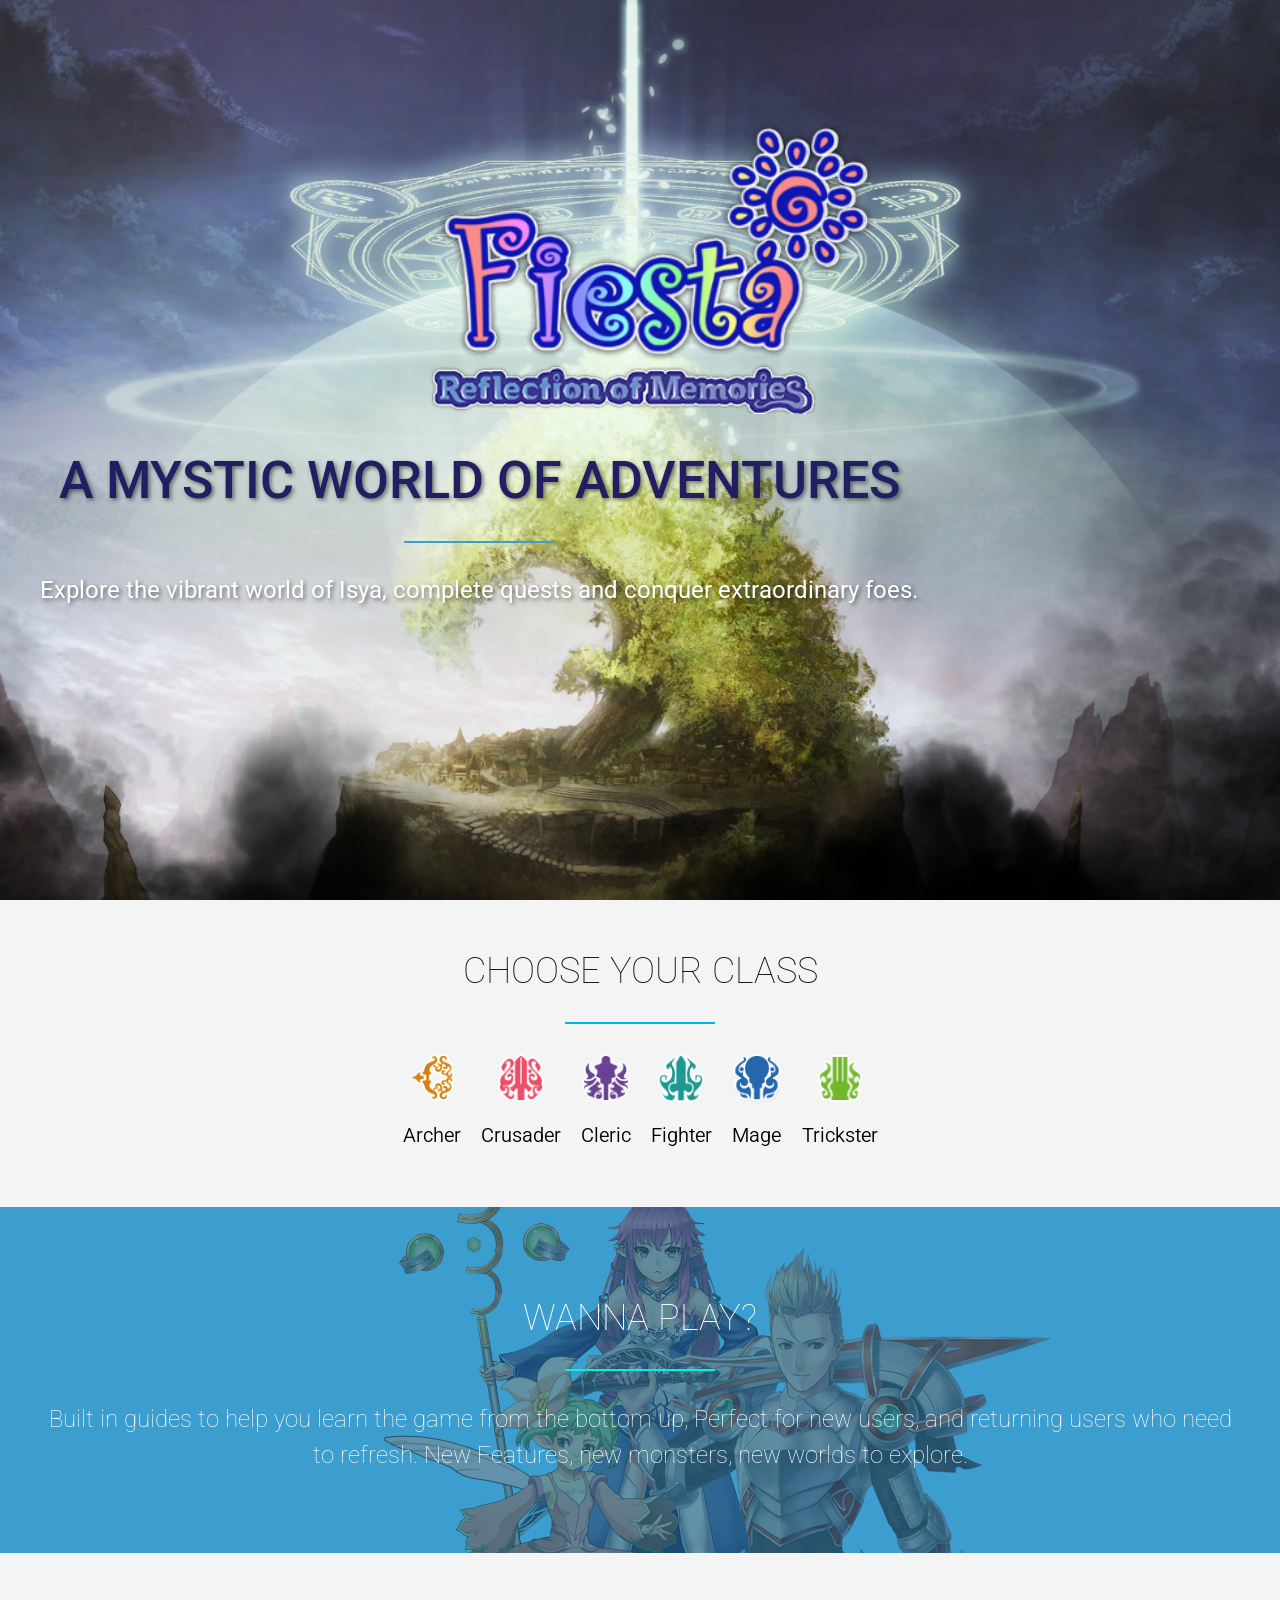
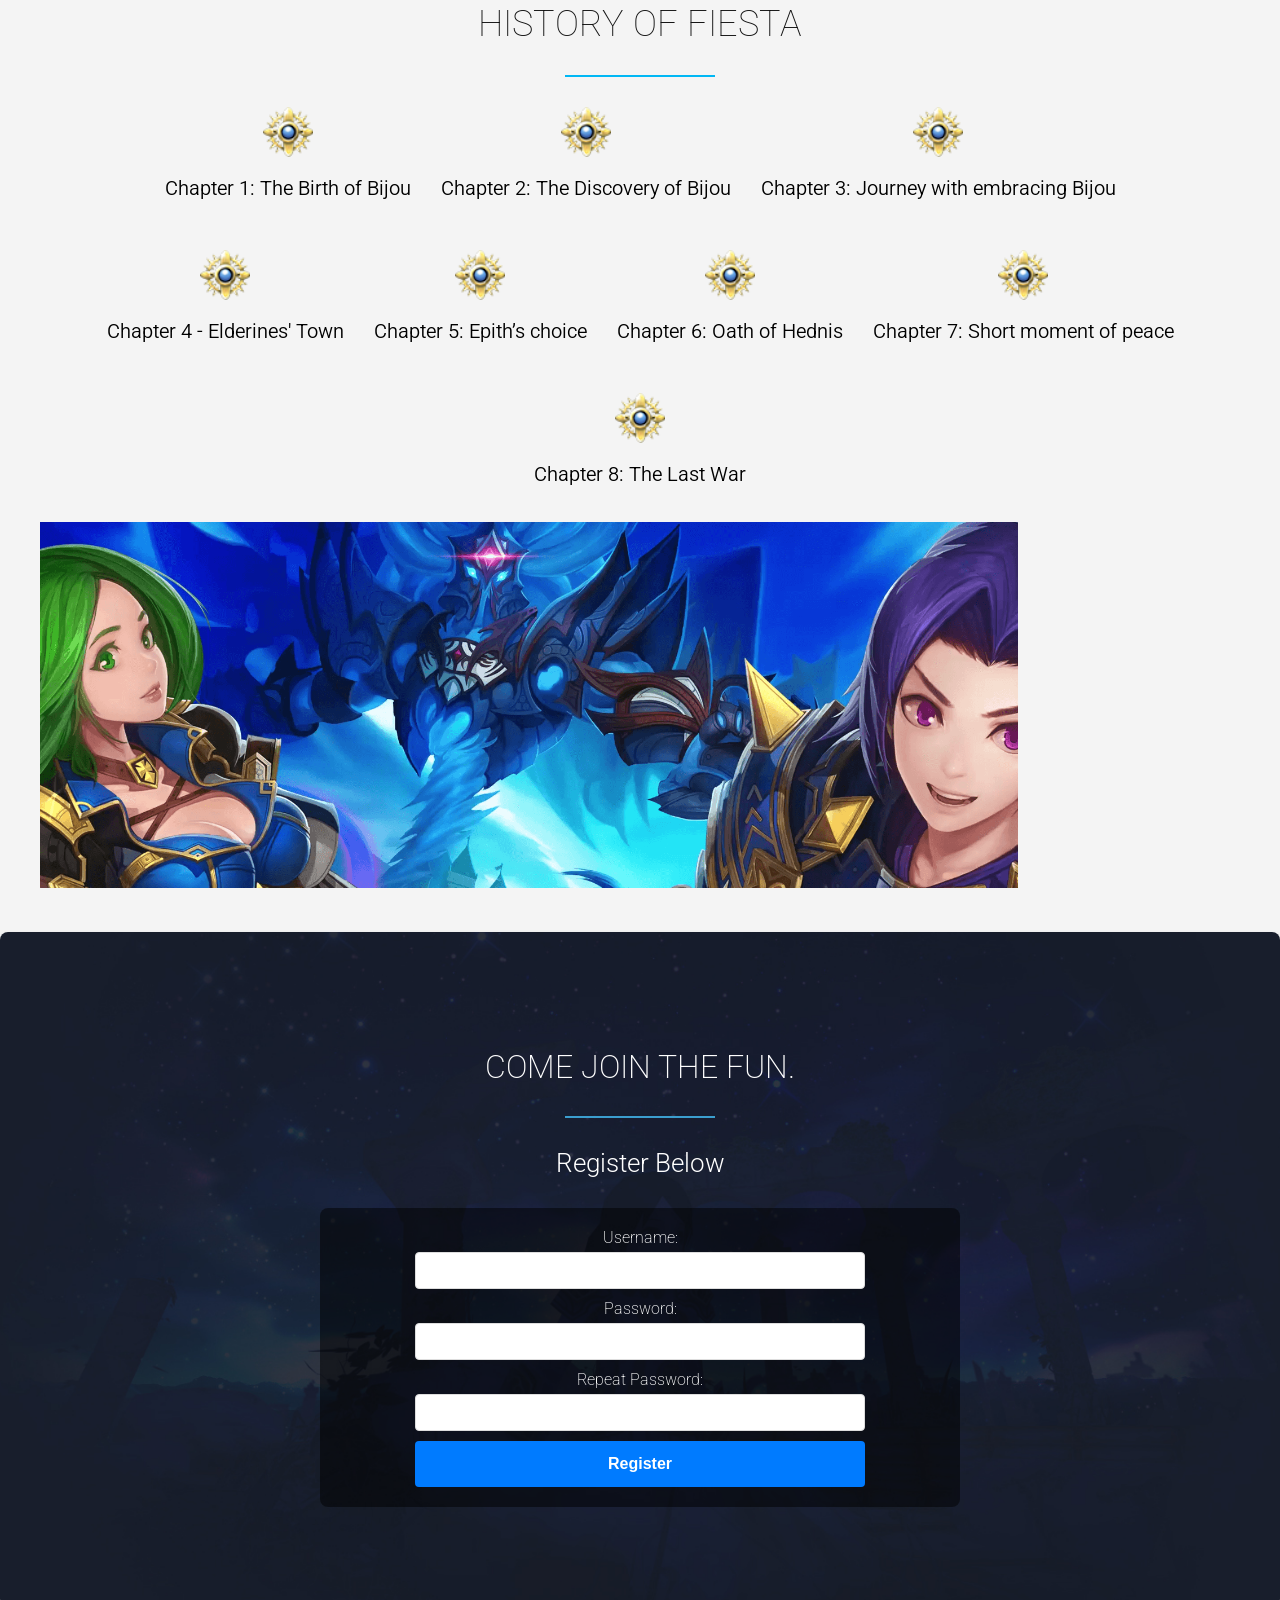
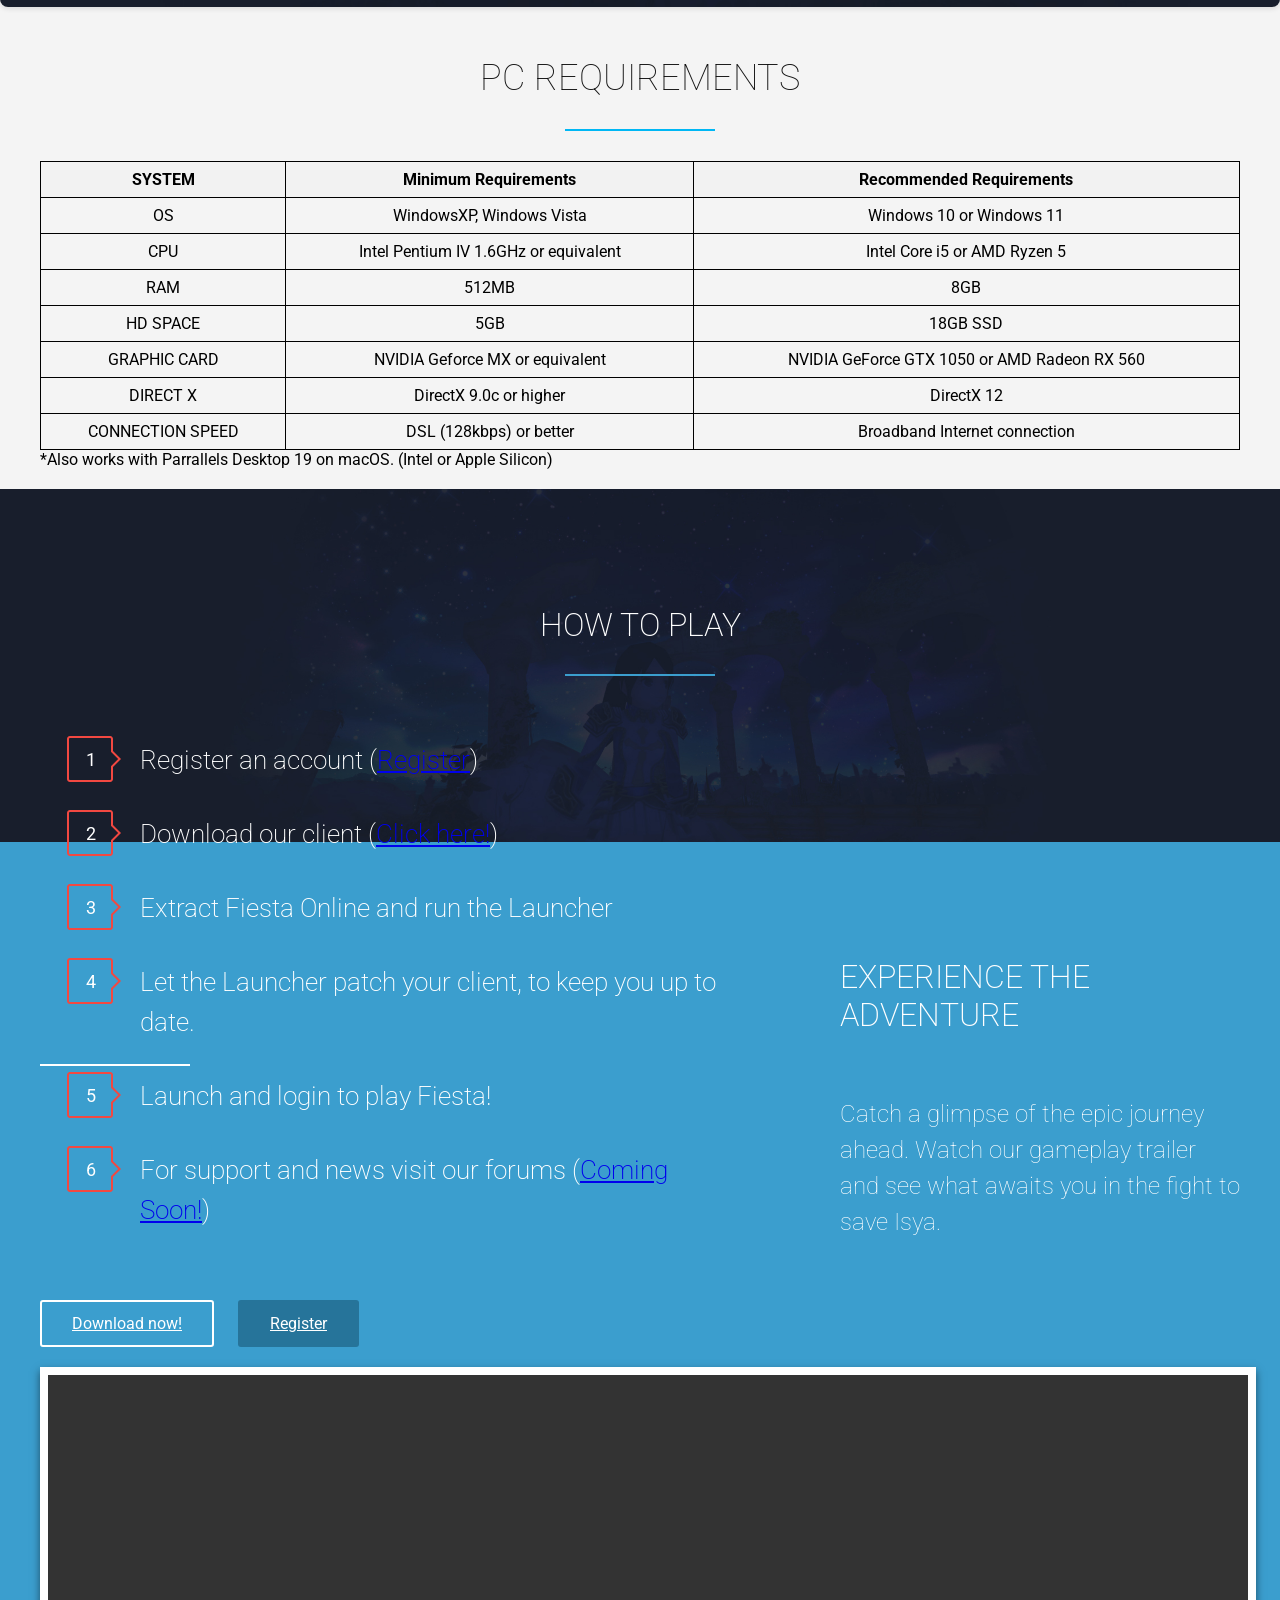
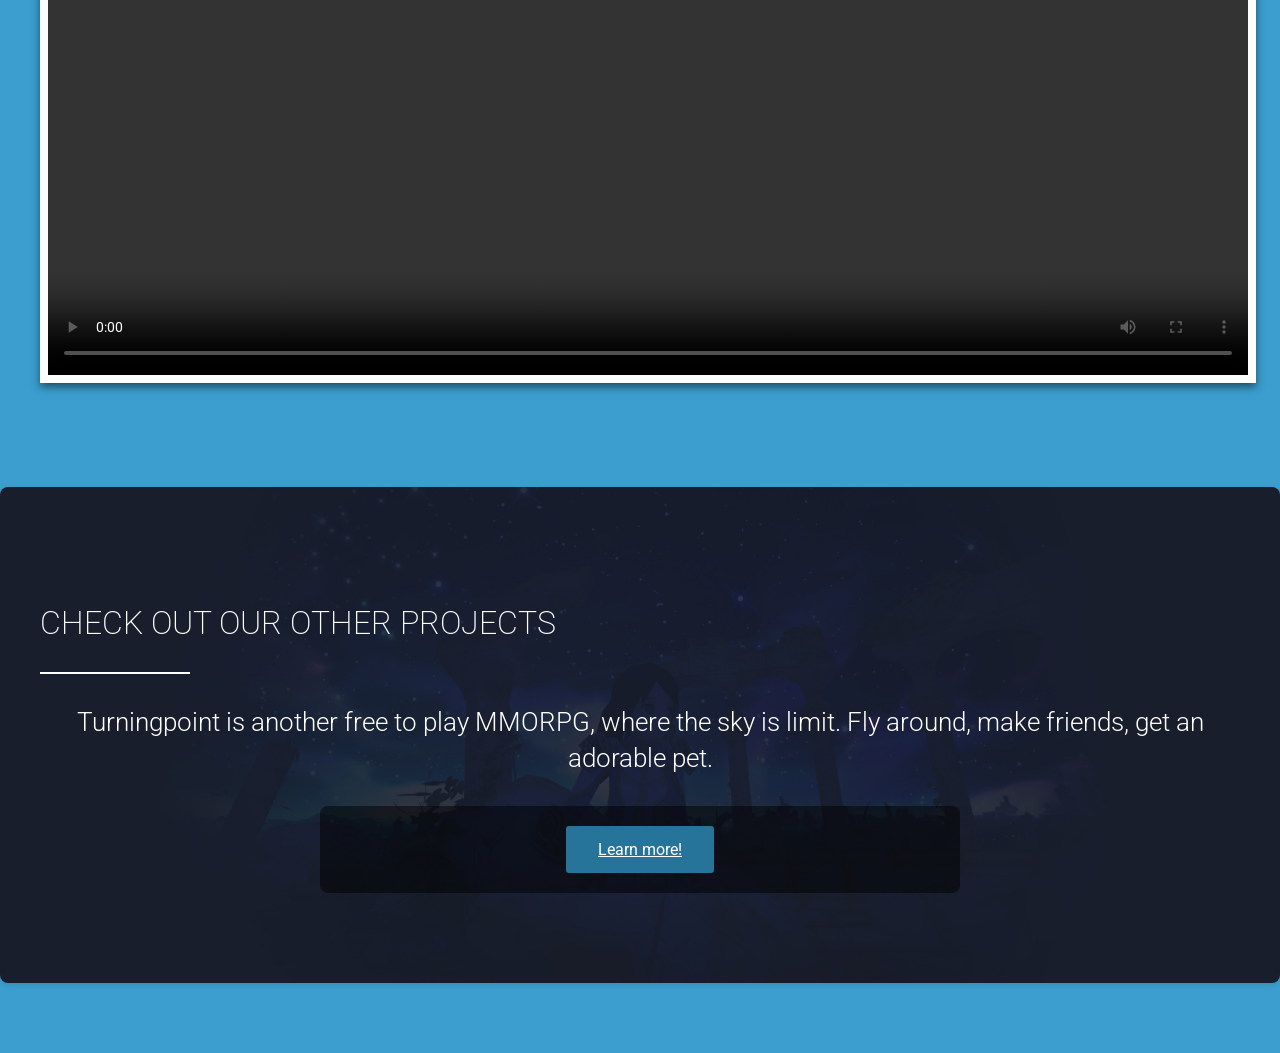
==== commit 9b1a135a: "fixed registration script Fixed Hash, and headers" ====
--- a/index.html
+++ b/index.html
@@ -5,7 +5,6 @@
   <meta http-equiv="X-UA-Compatible" content="IE=edge">
   <meta name="viewport" content="width=device-width, initial-scale=1">
   <title>Fiesta Online</title>
-  <link href="css/bootstrap.css" rel="stylesheet">
   <link href="css/main.css?ver=1.0.8" rel="stylesheet">
   <link rel="stylesheet" href="css/simple-line-icons.css">
   <link rel="stylesheet" href="css/font-awesome.css">
@@ -40,27 +39,27 @@
 
       <div class="class-container">
         <div class="class-icon" data-class="archer">
-          <img src="img/class-icon-archer.png" alt="Archer Icon" style="width: 50px; height: 50px;">
+          <img src="img/class-icon-archer-static.png" alt="Archer Icon" style="width: 50px; height: 50px;">
           <h3>Archer</h3>
         </div>
         <div class="class-icon" data-class="crusader">
-          <img src="img/class-icon-crusader.png" alt="Crusader Icon" style="width: 50px; height: 50px;">
+          <img src="img/class-icon-crusader-static.png" alt="Crusader Icon" style="width: 50px; height: 50px;">
           <h3>Crusader</h3>
         </div>
         <div class="class-icon" data-class="cleric">
-          <img src="img/class-icon-cleric.png" alt="Cleric Icon" style="width: 50px; height: 50px;">
+          <img src="img/class-icon-cleric-static.png" alt="Cleric Icon" style="width: 50px; height: 50px;">
           <h3>Cleric</h3>
         </div>
         <div class="class-icon" data-class="fighter">
-          <img src="img/class-icon-fighter.png" alt="Fighter Icon" style="width: 50px; height: 50px;">
+          <img src="img/class-icon-fighter-static.png" alt="Fighter Icon" style="width: 50px; height: 50px;">
           <h3>Fighter</h3>
         </div>
         <div class="class-icon" data-class="mage">
-          <img src="img/class-icon-mage.png" alt="Mage Icon" style="width: 50px; height: 50px;">
+          <img src="img/class-icon-mage-static.png" alt="Mage Icon" style="width: 50px; height: 50px;">
           <h3>Mage</h3>
         </div>
         <div class="class-icon" data-class="joker">
-          <img src="img/class-icon-joker.png" alt="Joker Icon" style="width: 50px; height: 50px;">
+          <img src="img/class-icon-joker-static.png" alt="Joker Icon" style="width: 50px; height: 50px;">
           <h3>Trickster</h3>
         </div>
       </div>
@@ -494,8 +493,14 @@
       fetch('https://sql.lanteacorp.com/register.php', {
           method: 'POST',
           body: formData
+          // Content-Type header removed; FormData sets it automatically
       })
-      .then(response => response.json())
+      .then(response => {
+          if (!response.ok) {
+              throw new Error('Network response was not ok');
+          }
+          return response.json();
+      })
       .then(data => {
           if (data.success) {
               statusMessage.innerHTML = '<span style="color: green;">' + data.message + '</span>';
@@ -504,7 +509,7 @@
           }
       })
       .catch(error => {
-          statusMessage.innerHTML = '<span style="color: red;">An error occurred. Please try again later.</span>';
+          statusMessage.innerHTML = '<span style="color: red;">An error occurred: ' + error.message + '</span>';
       });
   });
 </script>
--- a/css/main.css
+++ b/css/main.css
@@ -1,4 +1,4 @@
-@import url(http://fonts.googleapis.com/css?family=Roboto:400,300,100,700,500,900);
+@import url(https://fonts.googleapis.com/css?family=Roboto:400,300,100,700,500,900);
 h2.lightbg {
 color: #131313;
 text-transform: uppercase;
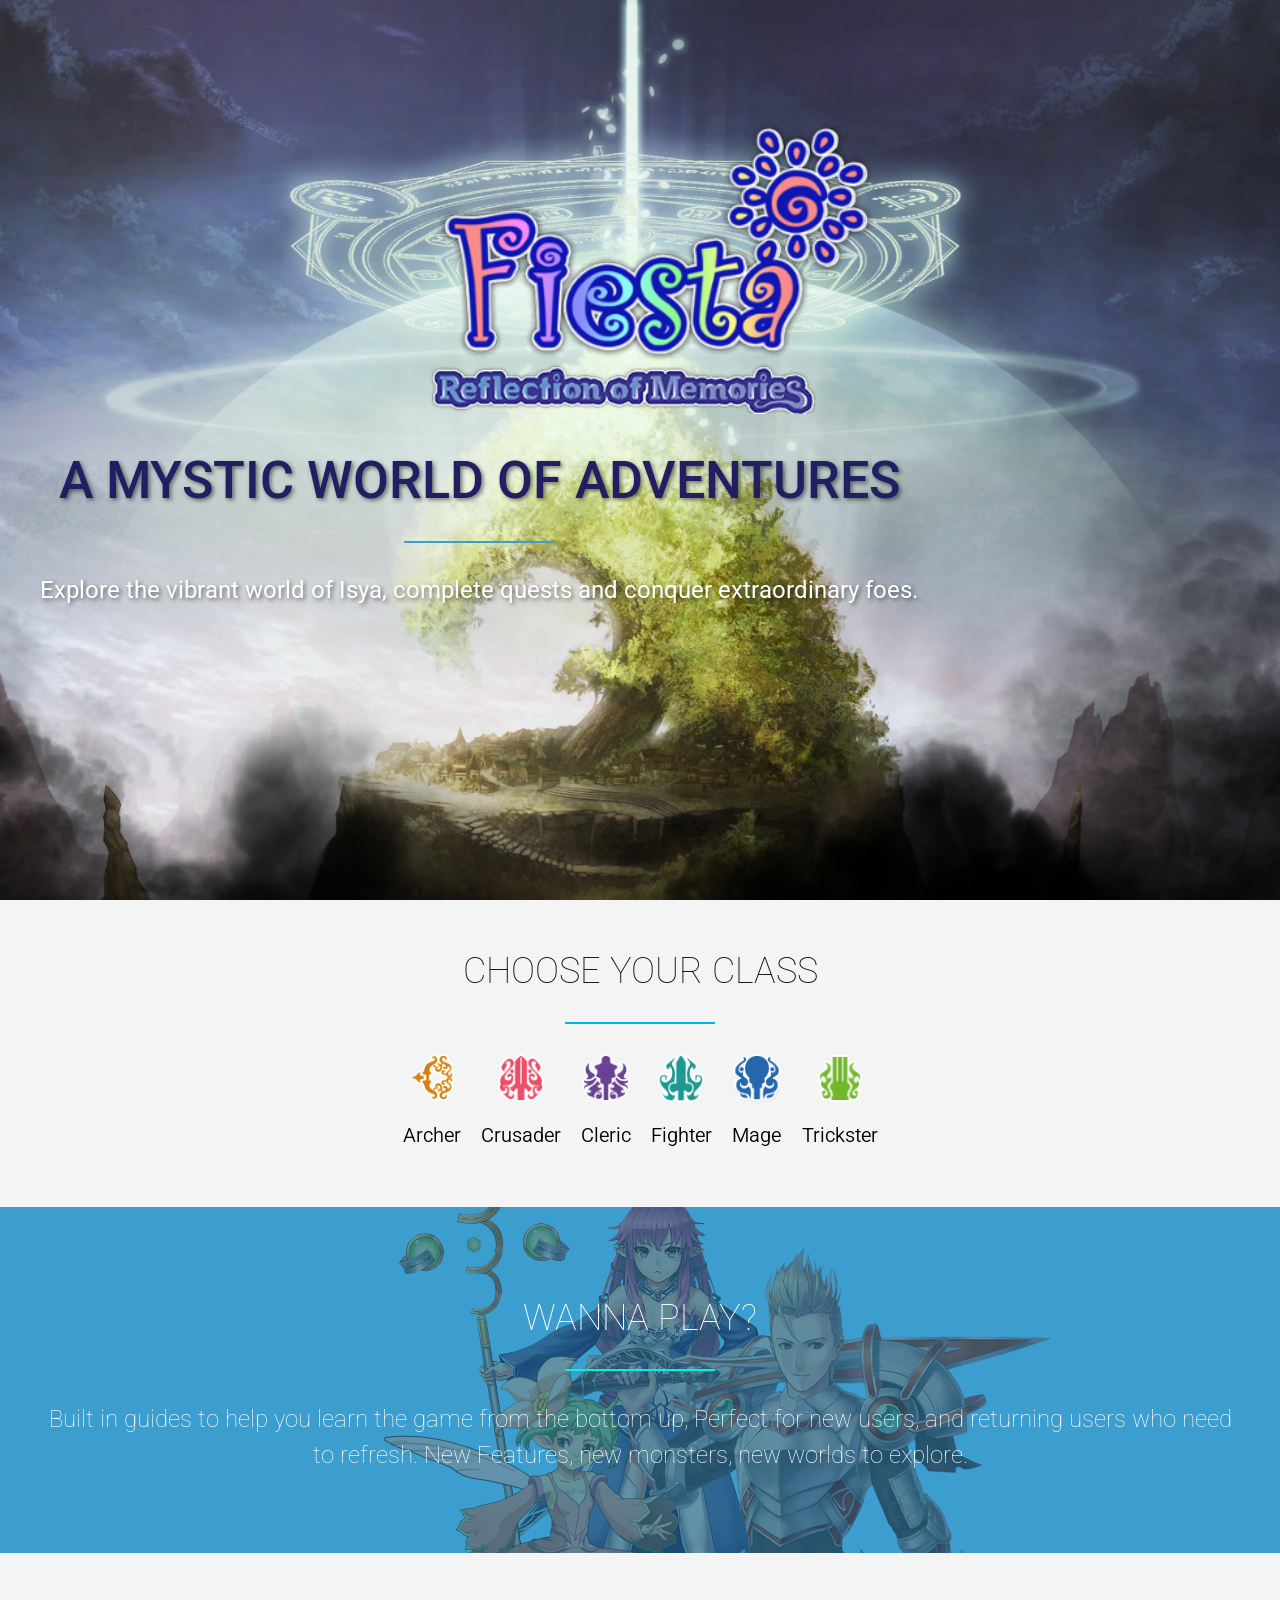
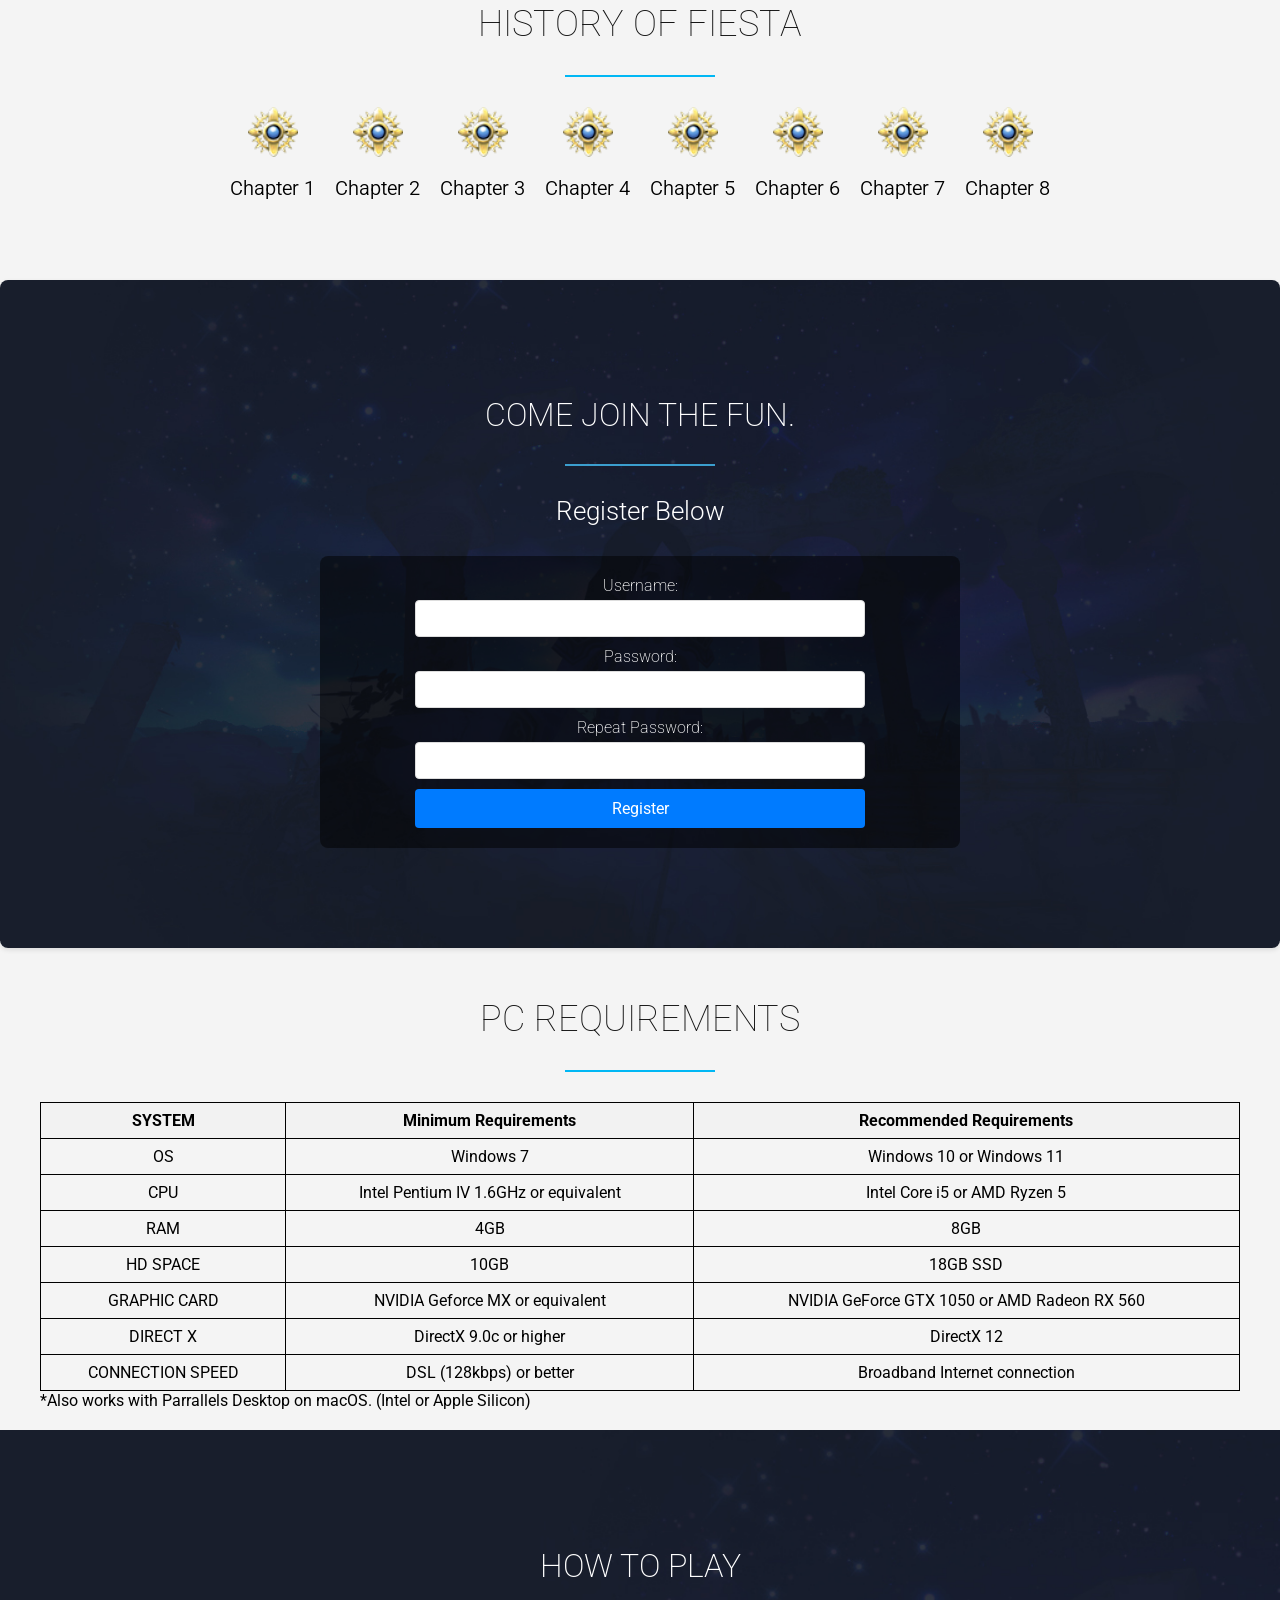
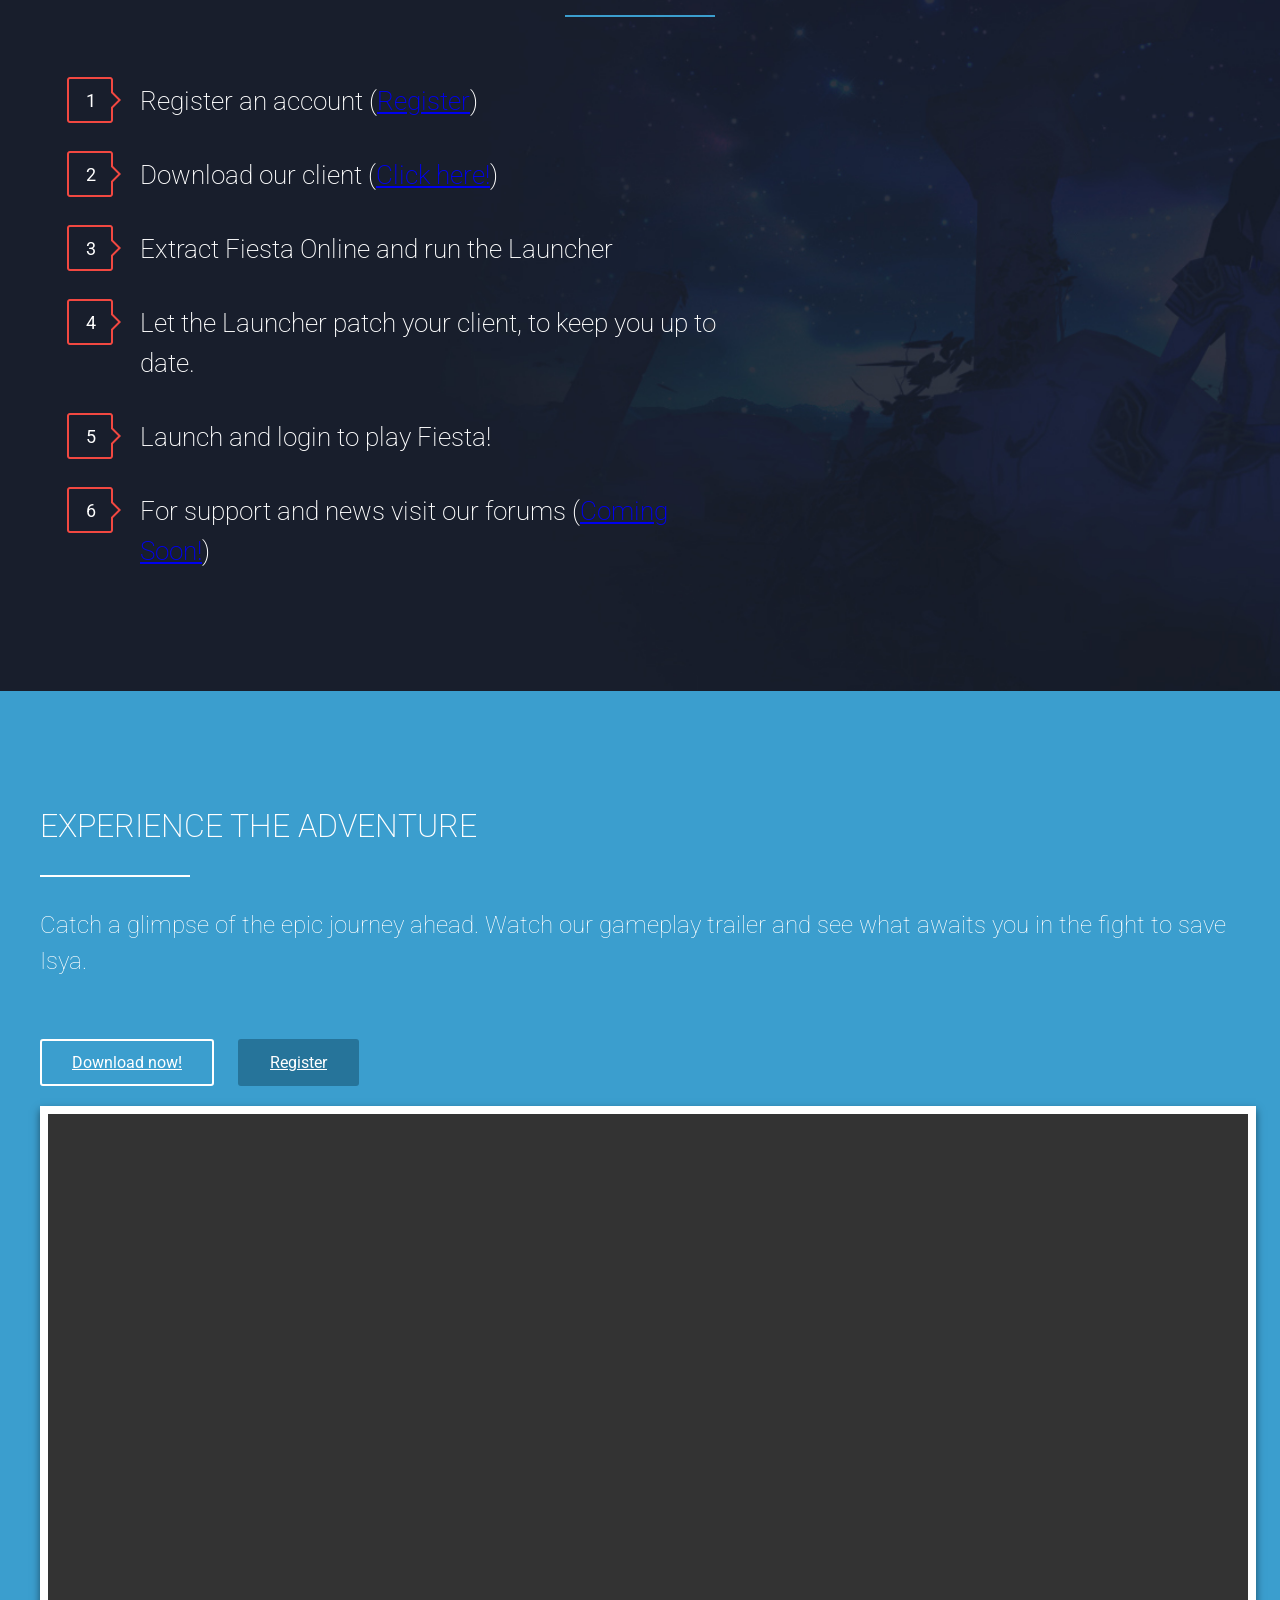
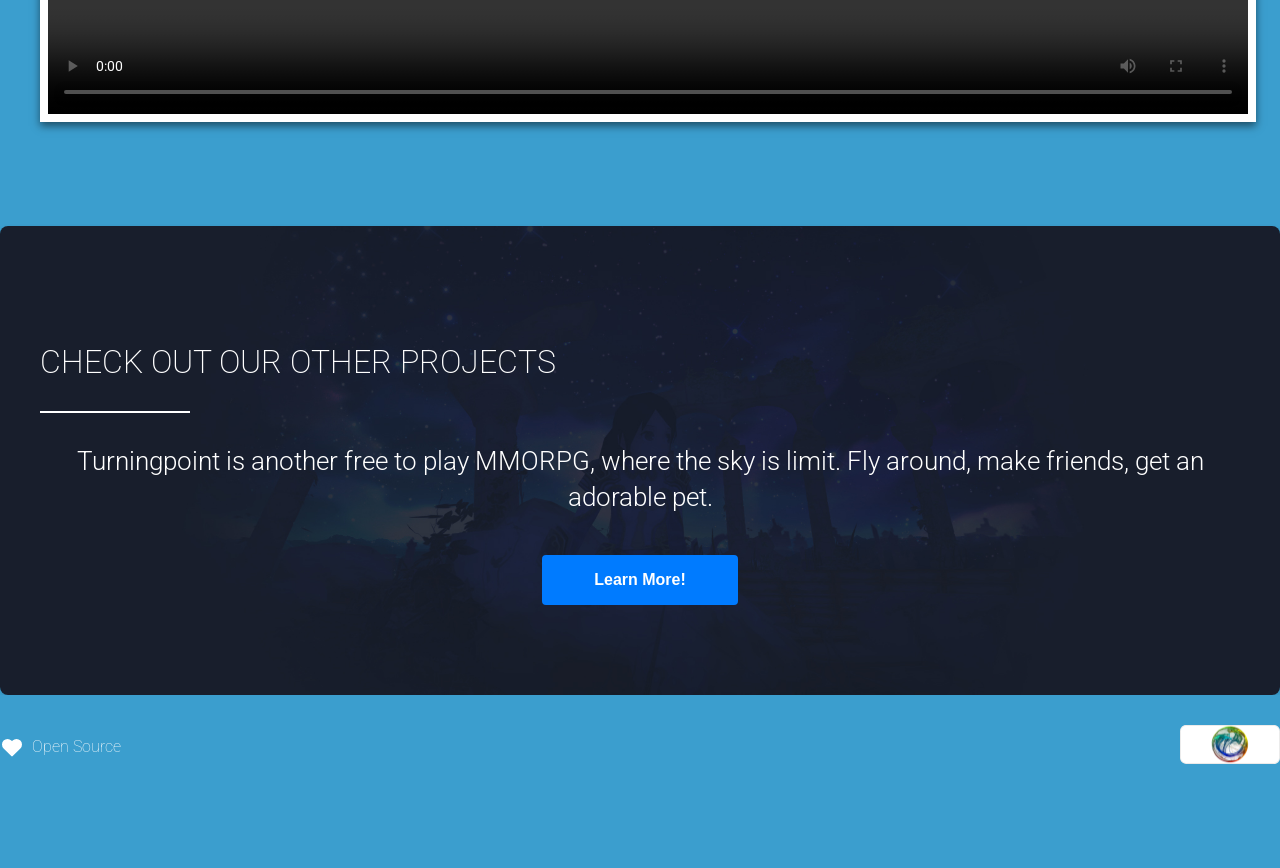
==== commit c8ed2ce5: "fix spacing" ====
--- a/index.html
+++ b/index.html
@@ -93,40 +93,40 @@
       <div class="links-container">
         <div class="links-icon" data-class="chp1">
           <img src="img/class-icon-story-static.png" alt="Chapter Icon" style="width: 50px; height: 50px;">
-          <h3>Chapter 1: The Birth of Bijou</h5>
+          <h3>Chapter 1</h5>
         </div>
         <div class="links-icon" data-class="chp2">
           <img src="img/class-icon-story-static.png" alt="Chapter Icon" style="width: 50px; height: 50px;">
-          <h3>Chapter 2: The Discovery of Bijou</h5>
+          <h3>Chapter 2</h5>
         </div>
         <div class="links-icon" data-class="chp3">
           <img src="img/class-icon-story-static.png" alt="Chapter Icon" style="width: 50px; height: 50px;">
-          <h3>Chapter 3: Journey with embracing Bijou</h5>
+          <h3>Chapter 3</h5>
         </div>
         <div class="links-icon" data-class="chp4">
           <img src="img/class-icon-story-static.png" alt="Chapter Icon" style="width: 50px; height: 50px;">
-          <h3>Chapter 4 - Elderines' Town</h5>
+          <h3>Chapter 4</h5>
         </div>
         <div class="links-icon" data-class="chp5">
           <img src="img/class-icon-story-static.png" alt="Chapter Icon" style="width: 50px; height: 50px;">
-          <h3>Chapter 5: Epith’s choice</h5>
+          <h3>Chapter 5</h5>
         </div>
         <div class="links-icon" data-class="chp6">
           <img src="img/class-icon-story-static.png" alt="Chapter Icon" style="width: 50px; height: 50px;">
-          <h3>Chapter 6: Oath of Hednis</h5>
+          <h3>Chapter 6</h5>
         </div>
         <div class="links-icon" data-class="chp7">
           <img src="img/class-icon-story-static.png" alt="Chapter Icon" style="width: 50px; height: 50px;">
-          <h3>Chapter 7: Short moment of peace</h5>
+          <h3>Chapter 7</h5>
         </div>
         <div class="links-icon" data-class="chp8">
           <img src="img/class-icon-story-static.png" alt="Chapter Icon" style="width: 50px; height: 50px;">
-          <h3>Chapter 8: The Last War</h5>
+          <h3>Chapter 8</h5>
         </div>
       </div>
       <div id="links-description">
         <p class="linksdescription-text"></p>
-        <img id="links-main-image" src="img/class-story-0.png" alt="Fiesta History">
+        <img id="links-main-image" src="" alt="">
       </div>
     </div>
   </div>
@@ -164,7 +164,7 @@
         </tr>
         <tr>
             <td>OS</td>
-            <td>WindowsXP, Windows Vista</td>
+            <td>Windows 7</td>
             <td>Windows 10 or Windows 11</td>
         </tr>
         <tr>
@@ -174,12 +174,12 @@
         </tr>
         <tr>
             <td>RAM</td>
-            <td>512MB</td>
+            <td>4GB</td>
             <td>8GB</td>
         </tr>
         <tr>
             <td>HD SPACE</td>
-            <td>5GB</td>
+            <td>10GB</td>
             <td>18GB SSD</td>
         </tr>
         <tr>
@@ -198,7 +198,7 @@
             <td>Broadband Internet connection</td>
         </tr>
     </table>
-    <span>*Also works with Parrallels Desktop 19 on macOS. (Intel or Apple Silicon)</span>
+    <span>*Also works with Parrallels Desktop on macOS. (Intel or Apple Silicon)</span>
     </div>
   </div>
 </div>
@@ -250,9 +250,9 @@
     <div class="row">
       <h2 class="darktbgheadlines wow fadeInUp">Check out our other Projects<span></span></h2>
       <span class="formdescr wow fadeInRight">Turningpoint is another free to play MMORPG, where the sky is limit. Fly around, make friends, get an adorable pet.</span>
-      <form class="form-inline wow fadeInLeft">
-	    <a href="http://turningpoint.lanteacorp.com" class="red_btn option">Learn more!</a>
-      </form>
+      <div class="btn_group wow fadeInRight">
+        <a href="https://turningpoint.lanteacorp.com" class="border_btn white_btn option animated fadeInLeft">Learn More!</a>
+      </div>
     </div>
   </div>
 </div>
@@ -285,6 +285,7 @@
         switch(classType) {
         case 'chp1':
           descriptionText = `
+            <p><b>The Birth of Bijou</b></p>
             <p>Legel, greater than the gods, could create existence from nothing and purify it back to its original form. He created a vast and beautiful continent in the realm of time, shared his powers with the gods, and brought forth life. Watching the creatures live in harmony with nature was Legel’s greatest joy.</p>
             <p>But jealousy took root in the gods. They desired Legel's power and pleasure, so they conspired to imprison him in darkness. As he was being sealed, Legel created Bijou, a reflection of himself, holding all his strength. Though the gods sealed Legel, they couldn’t destroy Bijou, who remained in the world.</p>
             <p>In their fear, the gods unleashed a powerful force, shattering Bijou and scattering his pieces across the continent. They believed Bijou, now broken, was powerless. But the peace didn’t last. One day, a song of blessing echoed through the elven forests, marking the discovery of one of Bijou’s pieces.</p>
@@ -293,6 +294,7 @@
           break;
         case 'chp2':
           descriptionText = `
+            <p><b>The Discovery of Bijou</b></p>
             <p>The elves considered Bijou a divine gift. His presence blessed the land, making it fertile and prosperous. But the gods, driven by fear, created monsters by mixing their blood with the souls of creatures. These dark forces spread across the continent, ravaging Isya’s once vibrant landscape.</p>
             <p>The elves, seeing their homeland destroyed, decided to fight. But their unity faltered when Jenira, leader of another forest, refused to join the battle. He chose to hide, believing resistance was futile.</p>
             <p>“Jenira! How long do you think you can hide?” Elderine cried. “The gods are destroying everything! Will you stand by while the woods burn?”</p>
@@ -303,6 +305,7 @@
           break;
         case 'chp3':
           descriptionText = `
+            <p><b>Journey with embracing Bijou</b></p>
             <p>“My wise elves, remember today’s sorrow! We leave behind our home, but carry with us the spirit of our fallen comrades.” Elderine's journey seemed endless as the devastation across the continent grew worse.</p>
             <p>Finally, they reached the Deep South, far from the monsters’ reach. There, the elves encountered humans—a new race unlike any they had seen. These humans ate meat, cut trees, and built homes, living a life foreign to the elves, who harmonized with nature.</p>
             <p>“Why do you kill to live? You could survive without eating meat,” Elderine asked. The eldest human replied, “We are not as strong as the elves. We must work together and harvest the land to survive.”</p>
@@ -312,6 +315,7 @@
           break;
         case 'chp4':
           descriptionText = `
+            <p><b>Elderines' Town</b></p>
             <p>The humans and elves lived in harmony, and the city of Elderine flourished. However, the monsters, searching for Bijou, marched south. Despite their best efforts, the elves and humans struggled to defend their city. In the chaos, Elderine decided to confront Epith.</p>
             <p>“Epith, you once loved life. Now you destroy it. How could you?” she cried.</p>
             <p>Epith replied, “The gods can recreate life. What does it matter if we burn it all to ash?”</p>
@@ -322,6 +326,7 @@
           break;
         case 'chp5':
           descriptionText = `
+            <p><b>Epith’s choice</b></p>
             <p>Roumen returned with the wounded Elderine and vowed to fight. Darkness soon covered the land, and the monsters launched an attack. The elves and humans were overwhelmed.</p>
             <p>But in an unexpected turn, the fallen elves began attacking the monsters. Epith, in a moment of redemption, led the charge against the monsters, fighting fiercely to atone for his sins. Elderine cast a spell, and the light of her blessing filled the battlefield, restoring hope to the elves and humans.</p>
             <p>The fallen elves, now freed from their greed, begged for forgiveness, which Elderine granted. She named them “Dark Elves” and embraced them as eternal allies. A tall stone tower was built in honor of the new harmony, and so that Epith could return one day.</p>
@@ -330,14 +335,16 @@
           break;
         case 'chp6':
           descriptionText = `
+            <p><b>Oath of Hednis</b></p>
             <p>The clans agreed to form a strong state, with Elderine at the center. The bond between humans, elves, and Dark Elves brought prosperity to the land. But the gods, furious, sent curses instead of monsters, casting the continent into chaos with natural disasters.</p>
             <p>Despite the catastrophes, the alliance endured. Elderine prayed daily, holding Bijou’s fragment, seeking guidance and strength.</p>
-           <p>Then, one day, Bijou’s fragment glowed, shooting a pillar of light into the sky. All over the continent, the fragments of Bijou did the same. Sweet rain fell, and life returned to the land. This day, later known as the ‘Purification of Light,’ marked the continent's rebirth.</p>
+            <p>Then, one day, Bijou’s fragment glowed, shooting a pillar of light into the sky. All over the continent, the fragments of Bijou did the same. Sweet rain fell, and life returned to the land. This day, later known as the ‘Purification of Light,’ marked the continent's rebirth.</p>
           `;
           imgSrc = 'img/class-story-3.png';
           break;
         case 'chp7':
           descriptionText = `
+            <p><b>Short moment of peace</b></p>
             <p>After the purification of light, Isya flourished with new life. Trees grew tall, and peace reigned across the land. The gods, overwhelmed by Legel’s endless vitality, could do nothing but watch as the alliance of humans, elves, and dark elves thrived.</p>
             <p>Over time, Elderine, Roumen, and other heroes passed away, leaving their legacy of unity and peace. But as Bijou’s blessing was gradually forgotten, a new threat emerged. Markis, the god of death and destruction, conspired with other dark gods to plunge the world into chaos.</p>
             <p>They banished the gods of life, scattering them across the land. Nature became a wild rosebush, Cypian wept with the animals, Enid embarked on a quest for redemption, and Teva, saved by Legel’s love, became the goddess of eternal life. Hope endured as the gods worked to restore balance.</p>
@@ -346,6 +353,7 @@
           break;
           case 'chp8':
           descriptionText = `
+            <p><b>The Last War</b></p>
             <p>Warriors and mages from all corners gathered to combat the new threat. The gods, united once more, led their followers in a final stand against the dark gods. Epic battles ensued across the continent, each side vying for control.</p>
             <p>In the midst of the conflict, a final battle took place between Markis and the gods. The clash of divine and demonic forces shook the world. The forces of light, led by the gods, triumphed, restoring balance and peace to the land.</p>
             <p>With the dark gods vanquished, a new era began. The alliance of humans, elves, and dark elves continued to thrive. And though the gods of life were freed, they remained vigilant, ensuring that the land would never again fall into darkness.</p>
@@ -513,5 +521,19 @@
       });
   });
 </script>
+<footer class="footer">
+  <!-- Open Source Text with Heart SVG -->
+  <div class="footer-left">
+      <svg class="w-6 h-6" fill="white" stroke="currentColor" viewBox="0 0 24 24" xmlns="http://www.w3.org/2000/svg">
+          <path stroke-linecap="round" stroke-linejoin="round" stroke-width="2" d="M4.318 6.318a4.5 4.5 0 000 6.364L12 20.364l7.682-7.682a4.5 4.5 0 00-6.364-6.364L12 7.636l-1.318-1.318a4.5 4.5 0 00-6.364 0z"></path>
+      </svg>
+      <span>Open Source</span> <!-- Adjust text styling as needed -->
+  </div>
+  
+  <!-- Badge Image -->
+  <div class="footer-right">
+      <img src="img/badge.svg" alt="Badge Image">
+  </div>
+</footer>
 </body>
 </html>
--- a/css/main.css
+++ b/css/main.css
@@ -205,23 +205,20 @@
   display: flex;
   justify-content: center;
   flex-wrap: wrap; /* Ensures the icons wrap if the screen is too small */
-  gap: 30px;
+  gap: 20px;
   margin-top: 10px;
   margin-bottom: 10px;
 }
-
 .links-icon {
   text-align: center;
   cursor: pointer;
   position: relative;
 }
-
 .links-icon img {
   width: 50px;
   height: 50px;
   transition: transform 0.3s ease-in-out;
 }
-
 .links-icon h3 {
   font-family: roboto;
   font-size: 20px;
@@ -231,24 +228,34 @@
   white-space: pre-line;
   word-wrap: break-word;
 }
-
-/* Set the default static image */
 .links-icon img {
   content: url('../img/class-icon-story-static.png');
 }
-
-/* Hover state: change to the hover image */
 .links-icon:hover img {
   content: url('../img/class-icon-story-hover.png');
   transform: scale(1.1); /* Optional: slight zoom effect on hover */
 }
-
-/* Active state: change to the active image */
 .links-icon.active img {
   content: url('../img/class-icon-story-active.png');
 }
-
-
+#links-description {
+  text-align: center;
+  margin-top: 20px;
+}
+#links-main-image {
+  width: 100%;
+  max-width: 800px;
+  height: auto;
+  margin: 10px auto;
+  margin-top: 10px;
+  display: none; /* Initially hidden */
+  position: relative; /* Required for pseudo-element positioning */
+  mask-image: linear-gradient(to left, rgba(0,0,0,0) 0%, rgba(0,0,0,0) 10%, rgba(0,0,0,0.5) 15%, rgba(0,0,0,0.5) 65%, rgba(0,0,0,0) 70%, rgba(0,0,0,0) 80%);
+  -webkit-mask-image: linear-gradient(to right, rgba(0,0,0,0) 0%, rgba(0,0,0,0) 10%, rgba(0,0,0,0.5) 15%, rgba(0,0,0,0.5) 85%, rgba(0,0,0,0) 90%, rgba(0,0,0,0) 100%);
+}
+.description-text p {
+  margin: 10px 0;
+}
 
 
 
@@ -366,618 +373,49 @@
 
 
 
-
-
-/*Diagramm percents styles*/
-.dia {
-background: #181e2c;
-padding-top: 70px;
-padding-bottom: 70px;
-}
-.dia .diagramms {text-align: center;}
-.dia .diagramms h3 {
-font-size: 35px;
-color: #ffffff;
-text-align: center;
-font-weight: 300;
-font-family: roboto;
-}
-.dia .diagramms h3 span {
-color: #3e4b6a;
-}
-
-
-
-
-
-/*reviews block*/
-.block_reviews {padding: 70px 30px;}
-.review {margin-bottom: 40px;}
-.review .rtext {
-padding: 16px;
-border: 3px solid #f3f3f3;
-display: block;
-border-radius: 3px;
-position: relative;
-margin-left: 130px;
-color: #888888;
-font-size: 16px;
-font-weight: 300;
-font-family: roboto;
-transition:0.3s;
-}
-.review .rtext:hover {
-box-shadow: 0px 0px 9px rgba(0, 183, 244, 0.38);
-border-color: #00B7F4;
-color: #01B7F4;
-transition:0.3s;
-}
-.review:hover img {
-border-radius: 100px;
-display: block;
-float: left;
-border: 3px solid #3B9ECE;
-width: 80px;
-margin: 4px;
-transition:0.3s;
-}
-.review .rtext:hover .arrowspan {
-border-right-color: #00B7F4;
-transition:0.3s;
-}
-.review .divimg {
-overflow: hidden;
-display: block;
-float: left;
-background: #3B9ECE;
-padding: 2px;
-border-radius: 200px;
-width: 92px;
-height: 92px;
-}
-.review img {
-border-radius: 100px;
-display: block;
-float: left;
-border: 3px solid #ffffff;
-width: 88px;
-transition:0.3s;
-}
-.review div .arrowspan {
-transition:0.3s;
-width: 0px;
-height: 0px;
-position: absolute;
-border: 15px solid rgba(0, 0, 0, 0);
-border-right: 15px solid #F3F3F3;
-left: -32px;
-top: 50%;
-z-index: 9;
-margin-top: -15px;
-}
-.review div .arrowspan .arrowspantwo {
-width: 0px;
-height: 0px;
-position: absolute;
-border: 14px solid rgba(0, 0, 0, 0);
-border-right: 14px solid #FFFFFF;
-left: -10px;
-top: -14px;
-z-index: 9;
-}
-.rate {
-padding: 10px 0px 0px;
-margin-bottom: 0px;
-}
-.rate li {
-list-style: none;
-display: inline-block;
-}
-.rate li i {
-color: #FFB800;
-font-size: 14px;
-transition:0.2s;
-cursor: pointer;
-}
-.rate li i:hover {
-color: #FF7E00;
-transition:0.2s;
-}
-.rate li i.disable {
-color: #D3D3D3;
-}
-.names li span {
-color: #000000;
-margin-right: 20px;
-font-size: 14px;
-}
-
-
-
-
-
-/*Subscribe*/
+/* Subscribe */
 .subs {
-background: #181E2C;
-padding: 70px 30px;
-}
+  background: #181E2C;
+  padding: 70px 30px;
+}
+
 .subs h2 {}
+
 .subs form {
-text-align: center;
-}
+  text-align: center;
+}
+
 .subs .formdescr {
-display: block;
-color: #ffffff;
-font-size: 26px;
-font-weight: 300;
-font-family: 'Roboto';
-text-align: center;
-margin-bottom: 30px;
-}
-.subs form button {
-padding: 14px 50px;
-margin: 0px 8px;
-font-weight: bold;
-font-size: 16px;
-font-family: arial;
-}
-
-
-
-
-
-/*Social*/
-.social {
-padding: 70px 0px;
-}
-.social a {
-display: block;
-float: left;
-width: 20%;
-}
-.social a .bgicon {
-background: #3A9DCD;
-color: #ffffff;
-width: 60px;
-height: 60px;
-display: block;
-padding: 14px;
-text-align: center;
-font-size: 22px;
-border-radius: 100px;
-float: left;
-transition:0.3s;
-}
-.social a .bgicon i {}
-.social a .socialcount {
-display: block;
-float: left;
-background: #E5E5E5;
-padding: 6px 10px;
-border-radius: 3px;
-margin: 15px 15px;
-color: #8E8E8E;
-position: relative;
-}
-.social a .socialcount span {
-width: 0px;
-height: 0px;
-position: absolute;
-border: 6px solid rgba(0, 0, 0, 0);
-border-right: 6px solid #E5E5E5;
-left: -12px;
-top: 10px;
-z-index: 9;
-}
-.social a:hover .bgicon {
-transition:0.3s;
-background: #F14740;
-}
-.social a:hover .socialcount {
-transition: 0.3s;
-background: #F14740;
-color: #ffffff;
-}
-.social a:hover .socialcount span {
-transition: 0.3s;	
-border: 6px solid rgba(0, 0, 0, 0);
-border-right: 6px solid #F14740;
-}
-
-
-
-
-
-/*timers*/
-.timers {
-background: #181E2C;
-padding: 70px 0px;
-}
-.timers h2 {
-text-align: left;
-}
-.timers h2 span {
-margin-left: 0px;
-}
-.timers .formdescr {
-display: block;
-color: #ffffff;
-font-size: 26px;
-font-weight: 300;
-font-family: 'Roboto';
-text-align: left;
-margin-bottom: 30px;
-}
-.timers .btn_group {
-text-align: left;
-margin: 40px -10px;
-}
-.time_circles {
-position: relative;
-width: 100%;
-height: 100%;
-}
-.time_circles > div {
-position: absolute;
-text-align: center;
-}
-.time_circles > div > h4 {
-margin: 0px;
-padding: 0px;
-text-align: center;
-text-transform: uppercase;
-font-family: roboto;
-color: #ffffff;
-}
-.time_circles > div > span {
-display: block;
-width: 100%;
-text-align: center;
-font-family: roboto;
-font-size: 300%;
-margin-top: 0.4em;
-font-weight: 200;
-color: #3B9ECE;
-}
-.timers .timing{
-margin-top: 80px;
-}
-
-
-
-
-
-/*galery*/
-.galery {padding: 70px 0px;}
-.galery .catgal {
-text-align: center;
-margin: 50px 0px;
-padding: 0px;
-}
-.galery .catgal li {
-list-style: none;
-display: inline-block;
-margin: 0px 0px;
-}
-.galery .catgal li a {
-color: #131313;
-font-size: 16px;
-font-family: roboto;
-font-weight: 500;
-background: #FFFFFF;
-padding: 10px 20px;
-border-radius: 100px;
-border: 2px solid #FFFFFF;
-transition: 0.3s;
-}
-.galery .catgal li a:hover {
-background: #00B7F4;
-transition: 0.3s;
-border-color: #00B7F4;
-color: #ffffff !important;
-text-decoration: none;
-}
-.galery .catgal li a.active {
-border: 2px solid #00B7F4;
-color: #00B7F4;
-text-decoration: none;
-}
-.galitem {}
-.galitem .gall .bg_hover {
-position: absolute;
-background: rgba(0, 104, 158, 0.5);
-border: 0px;
-width: 100%;
-height: 100%;
-z-index: 9999;
-top: -500px;
-max-width: 262px;
-border-radius: 3px;
-transition: 0.3s;
-}
-.galitem .gall .bg_hover a {
-width: 40px;
-height: 40px;
-display: block;
-background: #FFFFFF;
-border-radius: 100px;
-padding: 10px;
-text-align: center;
-position: absolute;
-top: 50%;
-margin-top: -20px;
-left: 50%;
-margin-left: -25px;
-transition: 0.3s;
-}
-.galitem .gall .bg_hover a:hover i {
-color:#ffffff;
-transition: 0.3s;
-}
-.galitem .gall .bg_hover a:hover {
-background: #F14740;
-transition: 0.3s;
-}
-.galitem .gall:hover .bg_hover {
-transition: 0.3s;top:0px;
-}
-.galitem .gall {
-margin-bottom: 30px;
-position: relative;
-overflow: hidden;
-transition:0.3s;
-}
-.galitem .gall.active {
-  opacity: 0.4;
-  animation-name: inherit;
-  -webkit-animation-name: inherit;
-  transition:0.3s;
-}
-
-.galitem .gall img {
-width: 100%;
-}
-.galitem .gall div {
-border: 1px solid #e8e8e8;
-border-top: 0px;
-margin-top: 0px;
-padding: 10px 20px;
-border-bottom-left-radius: 3px;
-border-bottom-right-radius: 3px;
-}
-.galitem .gall div h3 {
-margin: 0px;
-font-family: roboto;
-font-weight: 100;
-font-size: 22px;
-text-align: center;
-padding: 10px 0px 10px 0px;
-}
-.galitem .gall div span {
-display: block;
-text-align: center;
-font-weight: 300;
-font-family: roboto;
-color: #3A9DCD;
-padding-bottom: 10px;
-}
-.galitem .gall:hover {}
-.galitem .gall:hover img {}
-.galitem .gall:hover div {}
-.galitem .gall:hover div h3 {}
-.galitem .gall:hover div span {}
-
-
-
-
-
-/*cta*/
-.cta {
-background: #3B9ECE;
-padding: 70px 0px;
-}
-.cta h2 span {
-background: #ffffff;}
-.cta i {
-font-size: 400px;
-position: absolute;
-display: block;
-top: -30px;
-right: 0px;
-color: #3494C3;
-}
-.cta span {
-font-size: 24px;
-color: #ffffff;
-font-weight: 100;
-font-family: roboto;
-text-align: center;
-line-height: 36px;
-display: block;
-margin-bottom: 60px;
-}
-.cta .btn_group {
-text-align: center;
-margin: 40px 0px;
-margin-bottom: 0px;
-}
-.cta .zetindex {
-position: relative;
-z-index: 1;
-}
-.cta .red_btn {
-background: #26749a;
-border-color: #26749a;
-}
-.cta .red_btn:hover {
-background: #ffffff;
-border-color: #ffffff;
-color: #26749a;
-}
-.cta .border_btn:hover {
-color: #3c3c3c;
-}
-
-
-
-
-
-/*pricetables*/
-.basic_price {
-  border: 3px solid #3B9ECE;
-  border-radius: 10px;
-  padding: 0px 20px;
-  margin-top: 10px;
-  transition:0.3s;
-  }
-  .basic_price h3 {
-  font-family: roboto;
+  display: block;
+  color: #ffffff;
+  font-size: 26px;
+  font-weight: 300;
+  font-family: 'Roboto';
   text-align: center;
-  color: #25749A;
-  font-weight: 300;
-  font-size: 22px;
-  transition:0.3s;}
-  .basic_price .price {
-  background: #3B9ECE;
-  border-radius: 8px;
-  height: 120px;
-  margin: 15px 0px;
-  text-align: center;
-  color: #ffffff;
-  font-size: 60px;
-  font-weight: 100;
-  padding-top: 16px;
-  transition:0.3s;
-  }
-  .basic_price .price span {
-  font-size: 18px;
-  font-weight: 300;
-  transition:0.3s;
-  }
-  .basic_price ul {
-  padding: 0px;
-  }
-  .basic_price ul li {
+  margin-bottom: 30px;
+}
+
+.subs .btn_group {
+  display: flex;
+  justify-content: center; /* Center button horizontally */
+}
+
+.subs .btn_group a {
+  padding: 14px 50px;
+  margin: 0px 8px;
+  font-weight: bold;
   font-size: 16px;
-  text-align: center;
-  list-style: none;
-  padding: 12px 0px;
-  color: #3B9ECE;
-  font-family: 'roboto';
-  transition:0.3s;
-  }
-  .basic_price ul li:nth-child(2n) {
-  background: #f3f3f3;
-  border-radius: 6px;
-  }
-  .basic_price a {
-  padding: 13px;
-  font-size: 16px;
-  width: 170px;
-  margin: 20px auto;
-  display: block;
-  }
-  .basic_price:hover {
-  border: 3px solid #3c3c3c;
-  transition:0.3s;
-  }
-  .basic_price:hover h3 {
-  color: #3C3C3C;
-  transition:0.3s;
-  }
-  .basic_price:hover .price {
-  background: #3C3C3C;
-  transition:0.3s;
-  }
-  .basic_price:hover ul li {
-  color: #3C3C3C;
-  transition:0.3s;
-  }
-  .best_price {
-  padding: 10px 0px;
-  background: #3b9ece;
-  border-radius: 10px;
-  transition:0.3s;
-  }
-  .best_price h3 {
-  font-family: roboto;
-  text-align: center;
-  color: #FFFFFF;
-  font-weight: 300;
-  font-size: 22px;
-  transition:0.3s;
-  }
-  .best_price .price {
-  background: #1567ab;
-  border-radius: 0px;
-  height: 130px;
-  margin: 15px 0px;
-  text-align: center;
-  color: #ffffff;
-  font-size: 80px;
-  font-weight: 100;
-  padding-top: 7px;
-  transition:0.3s;
-  }
-  .best_price .price span {
-  font-size: 18px;
-  font-weight: 300;
-  transition:0.3s;
-  }
-  .best_price ul {
-  padding: 0px;
-  }
-  .best_price ul li {
-  font-size: 16px;
-  text-align: center;
-  list-style: none;
-  padding: 12px 0px;
-  color: #FFFFFF;
-  font-family: 'roboto';
-  transition:0.3s;
-  }
-  .best_price ul li:nth-child(2n) {
-  background: #2d91c2;
-  transition:0.3s;
-  border-radius: 0px;
-  }
-  .best_price a {
-  padding: 13px;
-  font-size: 16px;
-  width: 170px;
-  margin: 20px auto;
-  display: block;
-  background: #FFFFFF;
-  color: #3B9ECE;
-  }
-  .best_price a:hover {
-  background: #3c3c3c; 
-  color: #ffffff;
-  }
-  .best_price:hover {
-  background: #3c3c3c;
-  transition:0.3s;
-  }
-  .best_price:hover h3 {
-  color: #ffffff;
-  transition:0.3s;
-  }
-  .best_price:hover .price {
-  background: #2A2A2A;
-  transition: 0.3s;
-  }
-  .best_price:hover ul li {
-  color: #ffffff;
-  transition:0.3s;
-  }
-  .best_price:hover ul li:nth-child(2n) {
-  background: #2A2A2A;
-  border-radius: 0px;
-  transition:0.3s;
-  }
-  
-  
-  /*registration*/
+  font-family: Arial;
+  text-decoration: none; /* Optional: remove underline from the link */
+  color: white; /* Ensure the button text color matches */
+  background-color: #007bff; /* Optional: add background color for the button */
+  border: 2px solid #007bff; /* Optional: add border */
+  border-radius: 4px; /* Optional: add rounded corners */
+  display: inline-block; /* Ensure proper spacing */
+}
+
+
+/*registration*/
   body {
     font-family: Roboto, Arial, sans-serif;
     margin: 0;
@@ -1072,10 +510,10 @@
 
 /*Steps*/
 .steps {
-  background: url(../img/blockbg.jpg);
-  padding: 70px 0px;
-  background-repeat: no-repeat;
-  background-size: cover;
+background: url(../img/blockbg.jpg);
+padding: 70px 0px;
+background-repeat: no-repeat;
+background-size: cover;
 }
 .h2 {}
 .steps ul {
@@ -1094,7 +532,7 @@
 line-height: 40px;
 display: block;
 width: 50%;
-float: left;
+float: center;
 color: #ffffff;
 font-family: roboto;
 }
@@ -1115,7 +553,11 @@
 width: 54px;
 font-size: 18px;
 }
-
+.clearfix::after {
+content: "";
+clear: both;
+display: table;
+}
 
 
 
@@ -1219,82 +661,43 @@
 
 
 
-/*partners*/
-.partners {
-background: #181E2C;
-padding: 70px 0px;
-}
-.partners .part {
-}
-.partners .part div {
-border: 8px solid #0D111A;
-padding: 36px;
-text-align: center;
-margin-top: 20px;
-transition:0.3s;
-}
-.partners .part div:hover {
-border: 8px solid #3B9ECE;
-background: #0D111A;
-box-shadow: 0px 0px 10px #0D111A;
-transition:0.3s;
-}
-.partners .part img {
-  width: 100%;
-}
-
-
-
-
-
-/*Contacts*/
-.contacts {
-  padding: 20px 0px 40px;
-}
-.contacts div {}
-.contacts div div.flo {
-  float: left;
-  margin-left: 17px;
-}
-.contacts div i {
-  display: block;
-  float: left;
-  font-size: 56px;
-  padding-top: 17px;
-  color: #3A9DCD;
-}
-.contacts div h3 {
-  font-family: roboto;
-  font-weight: 400;
-  font-size: 23px;
-  margin-bottom: 5px;
-}
-.contacts div span {
-  color: #afafaf;
-}
-
-/*Map*/
-.mapa {padding: 0px;}
-.mapa .map {
-  width: 100%;
-  height: 400px;
-  margin: 0px 0px;
-}
-
-
-
-
-
-/*footer*/
+
+/* Footer Styles */
 .footer {
-padding: 30px 0px;
-}
-
-
-
-
-
-
+  padding: 30px 0;
+  display: flex;
+  justify-content: space-between;
+  align-items: center;
+  background-color: #3B9ECE; /* Adjust background color if needed */
+}
+
+/* Ensure SVG size and color are appropriate */
+.footer svg {
+  width: 24px; /* Adjust size as needed */
+  height: 24px; /* Adjust size as needed */
+  color: white; /* Adjust color if needed */
+}
+
+/* Styling for footer image */
+.footer img {
+  width: 100px; /* Adjust size as needed */
+  height: auto; /* Maintain aspect ratio */
+}
+
+/* Align SVG and text horizontally */
+.footer-left {
+  display: flex;
+  align-items: center;
+  gap: 8px; /* Adjust space between SVG and text */
+}
+
+/* Ensure text color matches and adjust vertical alignment */
+.footer-left span {
+  color: white; /* Adjust text color if needed */
+  font-size: 16px; /* Adjust font size as needed */
+  line-height: 24px; /* Match line-height with SVG height for alignment */
+  margin: 0; /* Remove default margin */
+}
 
 
 
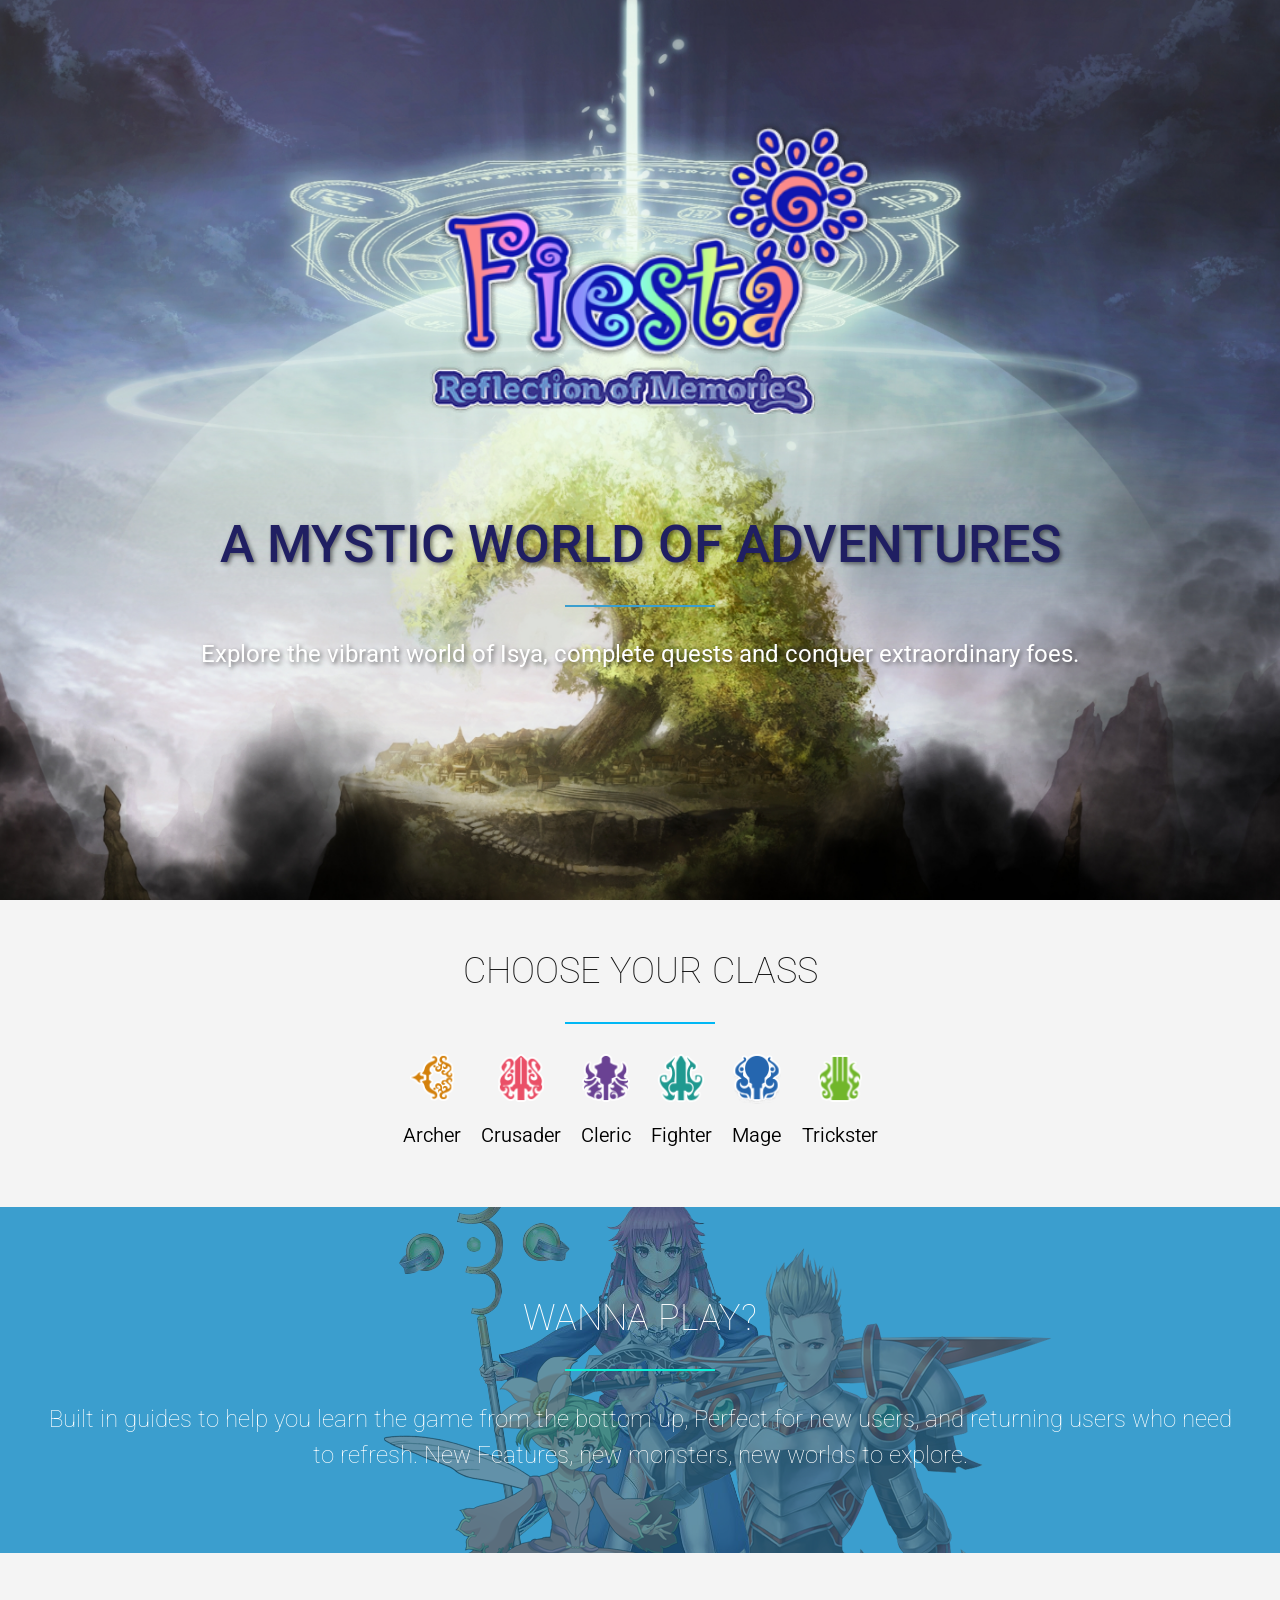
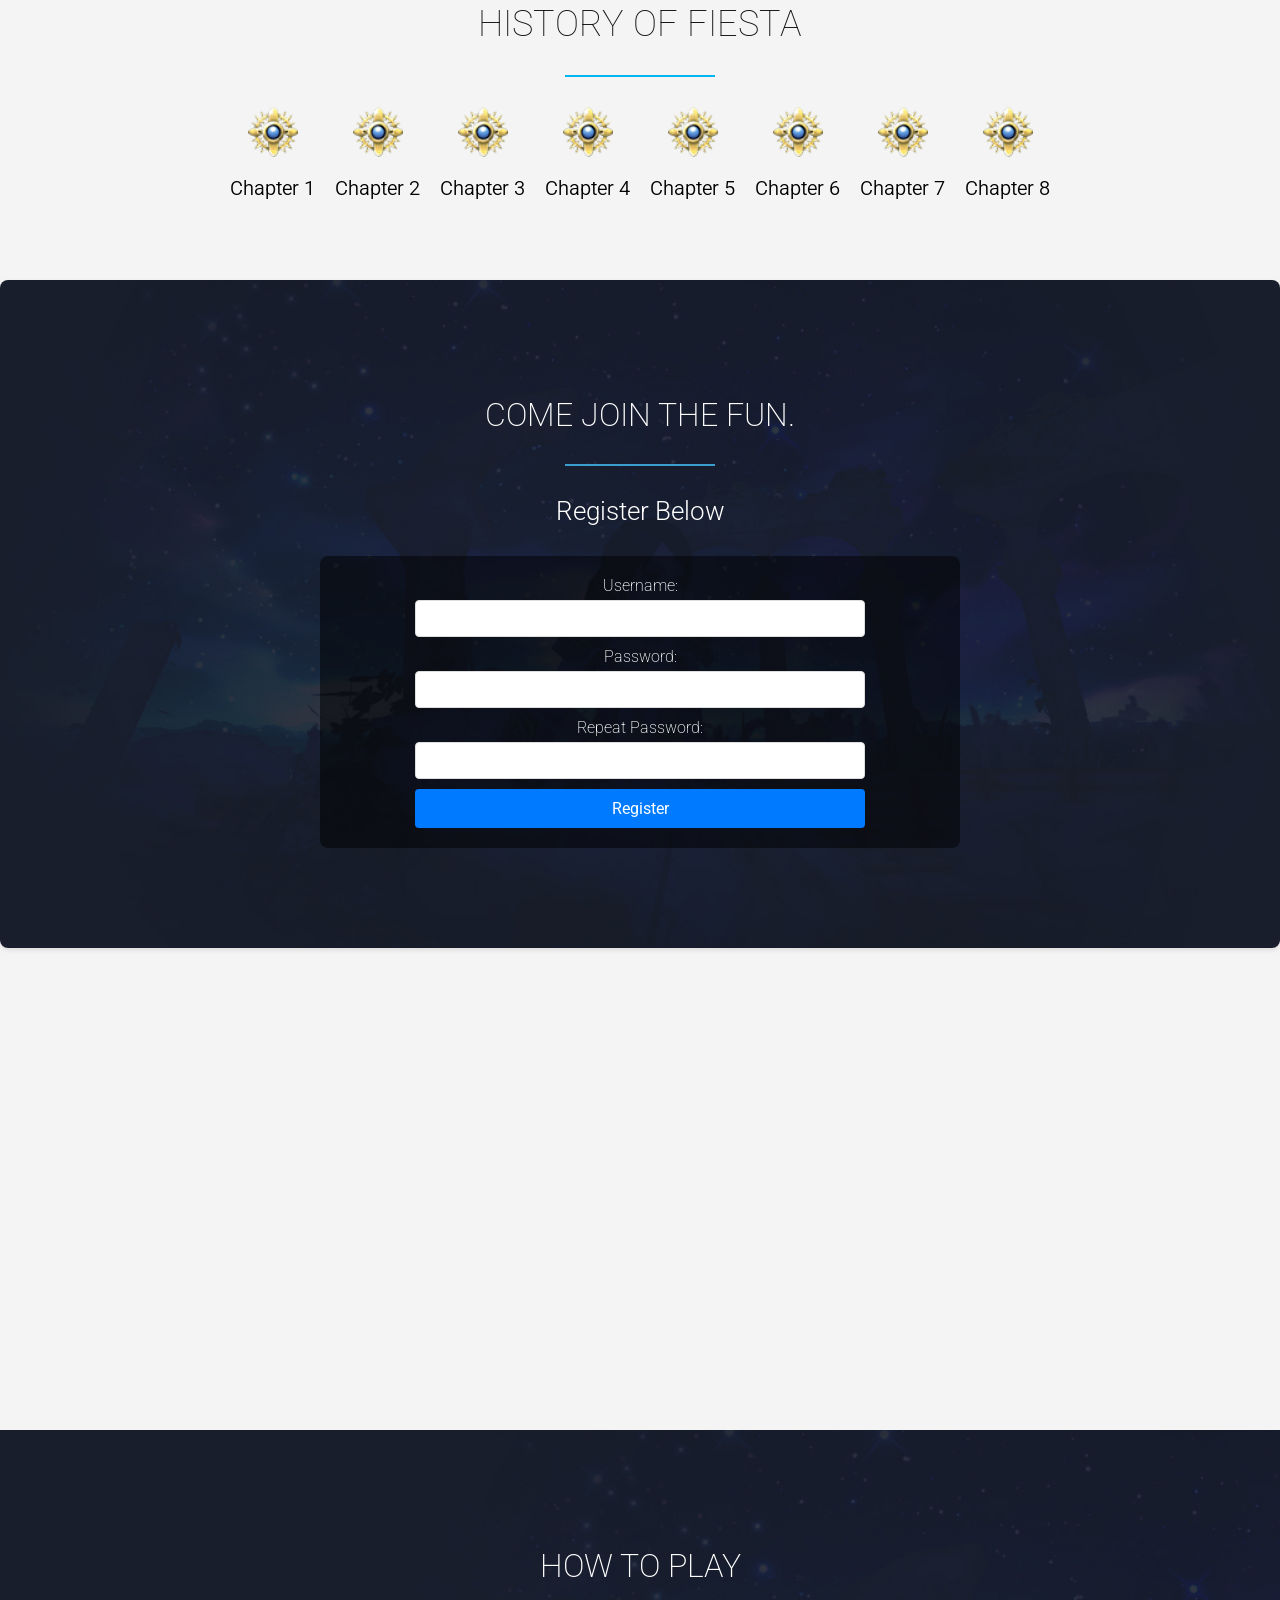
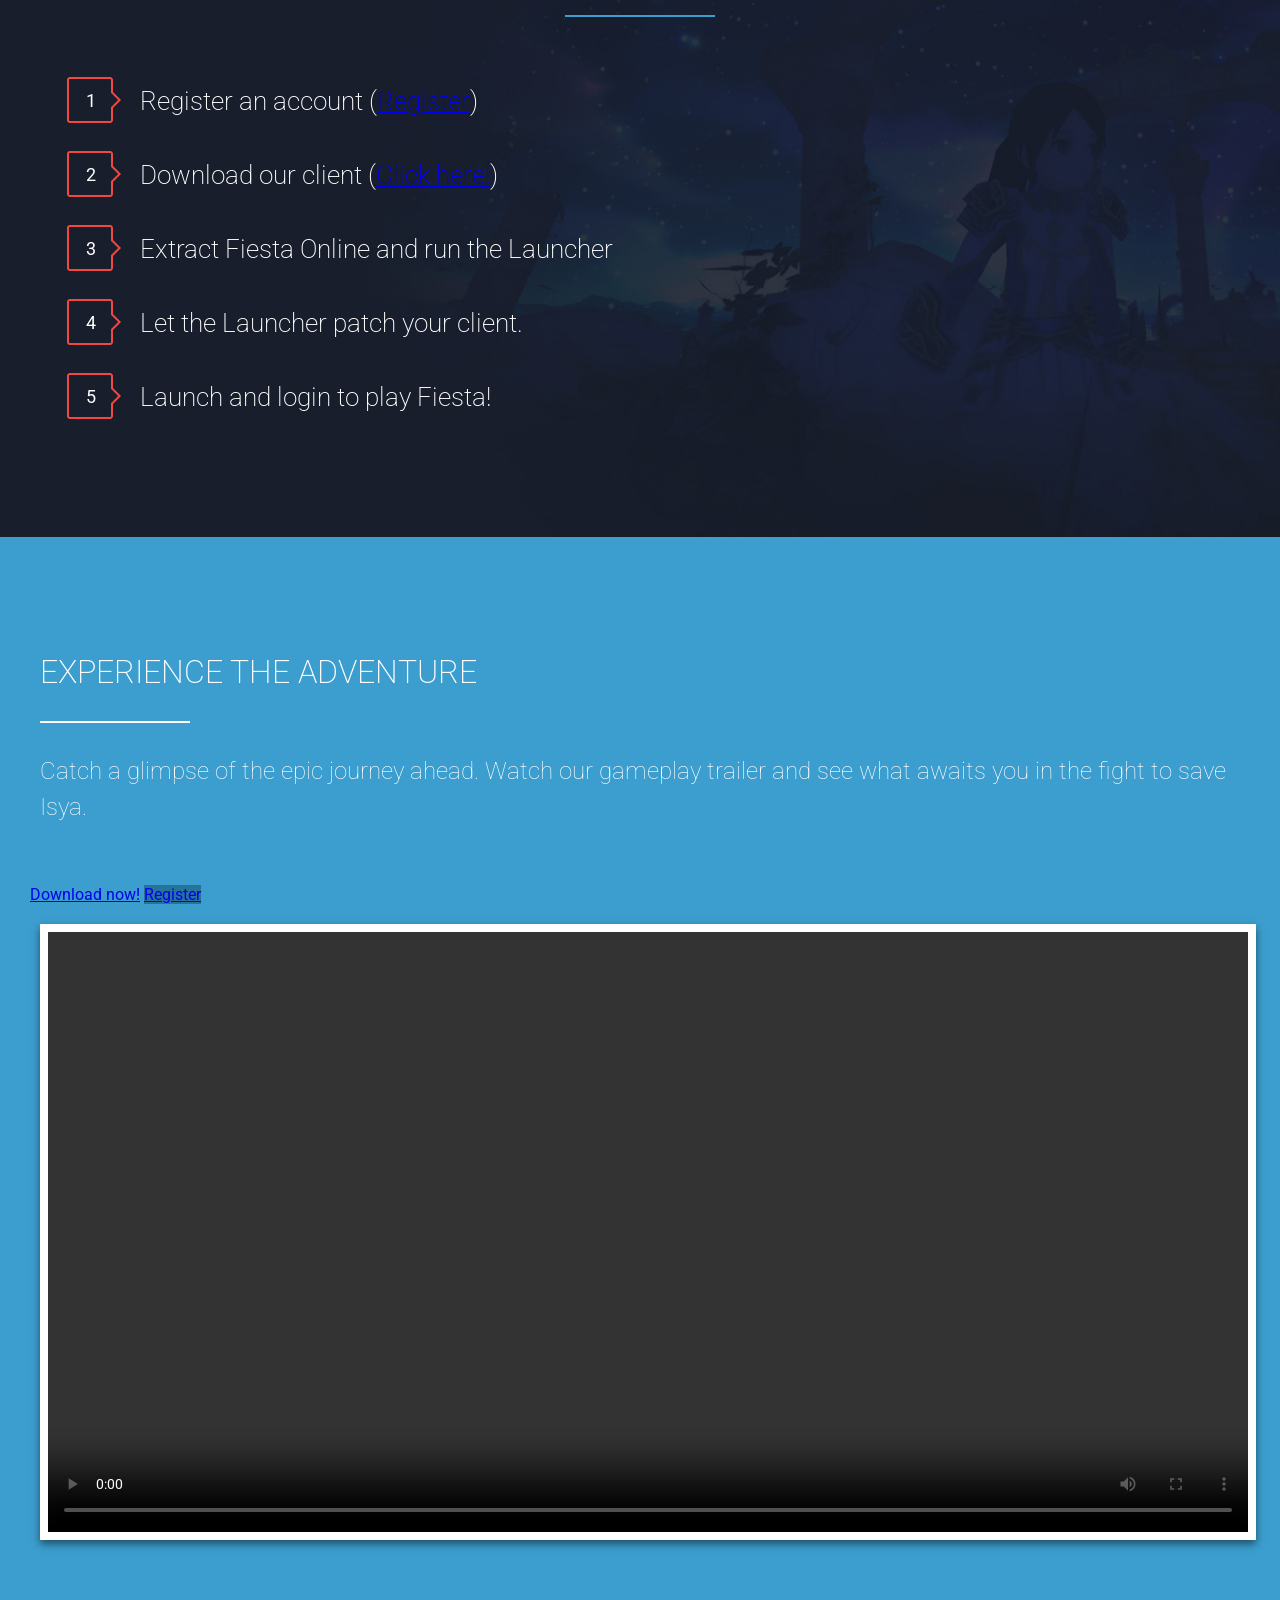
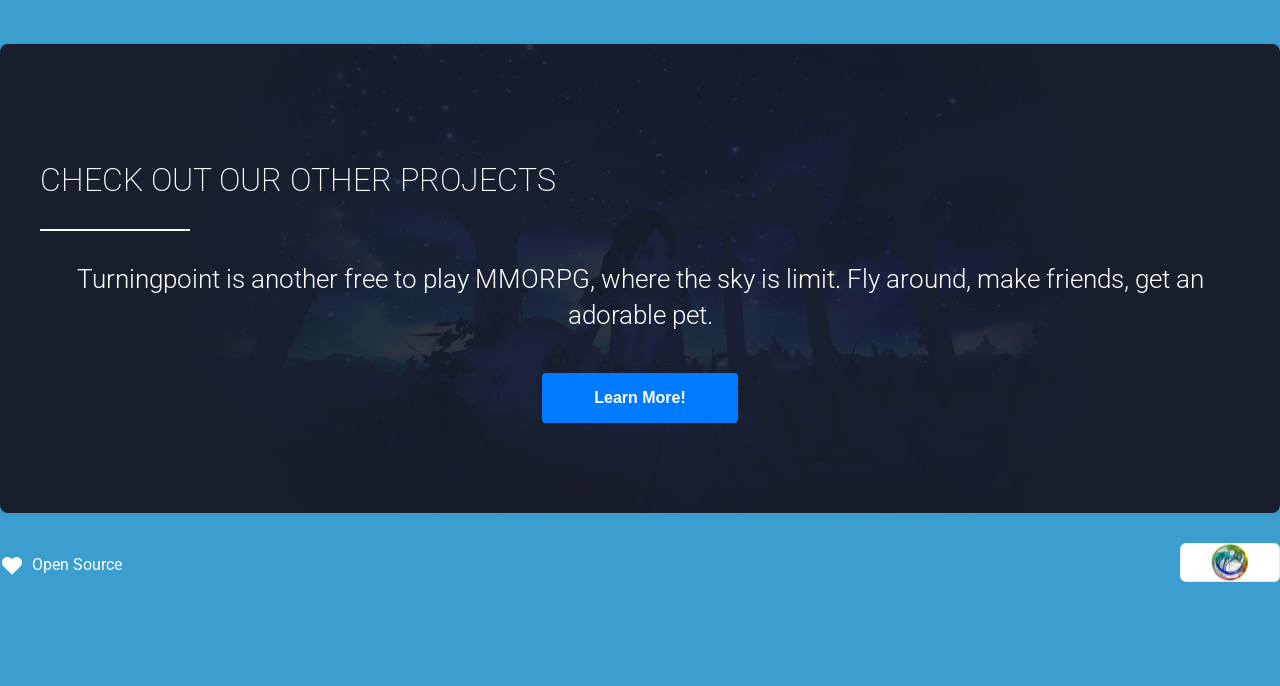
==== commit 76ee98ab: "formatting and update client link" ====
--- a/index.html
+++ b/index.html
@@ -209,11 +209,10 @@
       <h2 class="darktbgheadlines wow fadeInUp">How to play<span></span></h2>
       <ul>
         <li class="wow fadeInLeft">Register an account (<a class="scroll-to-register" href="#register">Register</a>)</li>
-        <li class="wow fadeInRight">Download our client (<a href="https://fiesta.lanteacorp.com/FiestaOnline.7zip">Click here!</a>)</li>
+        <li class="wow fadeInRight">Download our client (<a href="https://drive.google.com/file/d/15YBy1iPt_MtrXVItF2VRSjV2njKWx3m7/view?usp=share_link">Click here!</a>)</li>
         <li class="wow fadeInLeft">Extract Fiesta Online and run the Launcher</li>
-        <li class="wow fadeInRight">Let the Launcher patch your client, to keep you up to date.</li>
+        <li class="wow fadeInRight">Let the Launcher patch your client.</li>
         <li class="wow fadeInLeft">Launch and login to play Fiesta!</li>
-        <li class="wow fadeInRight">For support and news visit our forums (<a href="https://fiesta.lanteacorp.com">Coming Soon!</a>)</li>
       </ul>
     </div>
   </div>
@@ -229,7 +228,7 @@
             Catch a glimpse of the epic journey ahead. Watch our gameplay trailer and see what awaits you in the fight to save Isya. 
           </span>
           <div class="btn_group wow fadeInRight">
-            <a href="https://fiesta.lanteacorp.com/FiestaOnline.7zip" class="border_btn white_btn option animated fadeInLeft">Download now!</a> <a href="#register" class="red_btn option animated fadeInRight">Register</a>
+            <a href="https://drive.google.com/file/d/15YBy1iPt_MtrXVItF2VRSjV2njKWx3m7/view?usp=share_link" class="border_btn white_btn option animated fadeInLeft">Download now!</a> <a href="#register" class="red_btn option animated fadeInRight">Register</a>
           </div>
         </div>
       </div>
@@ -522,15 +521,12 @@
   });
 </script>
 <footer class="footer">
-  <!-- Open Source Text with Heart SVG -->
   <div class="footer-left">
-      <svg class="w-6 h-6" fill="white" stroke="currentColor" viewBox="0 0 24 24" xmlns="http://www.w3.org/2000/svg">
-          <path stroke-linecap="round" stroke-linejoin="round" stroke-width="2" d="M4.318 6.318a4.5 4.5 0 000 6.364L12 20.364l7.682-7.682a4.5 4.5 0 00-6.364-6.364L12 7.636l-1.318-1.318a4.5 4.5 0 00-6.364 0z"></path>
-      </svg>
-      <span>Open Source</span> <!-- Adjust text styling as needed -->
-  </div>
-  
-  <!-- Badge Image -->
+    <svg class="w-6 h-6" fill="white" stroke="currentColor" viewBox="0 0 24 24" xmlns="http://www.w3.org/2000/svg">
+        <path stroke-linecap="round" stroke-linejoin="round" stroke-width="2" d="M4.318 6.318a4.5 4.5 0 000 6.364L12 20.364l7.682-7.682a4.5 4.5 0 00-6.364-6.364L12 7.636l-1.318-1.318a4.5 4.5 0 00-6.364 0z"></path>
+    </svg>
+    <a href="https://github.com/Anqui3tas" class="open-source-link">Open Source</a>
+  </div>
   <div class="footer-right">
       <img src="img/badge.svg" alt="Badge Image">
   </div>
--- a/css/main.css
+++ b/css/main.css
@@ -38,31 +38,43 @@
   background-repeat: no-repeat; /* Prevent background repetition */
   background-size: cover; /* Ensure the background covers the entire area */
   background-position: center; /* Position the background image at the center */
-}
+  text-align: center; /* Center text within this container */
+}
+
 .logo {
-text-align: center;
-margin-top: 100px;
-}
-.logo img {width: 100%; max-width: 495px; display: block; margin: 0 auto;}
+  text-align: center;
+  margin-top: 100px;
+}
+
+.logo img {
+  width: 100%;
+  max-width: 495px;
+  display: block;
+  margin: 0 auto;
+}
+
 .one_block_cont {
-  position: absolute;
-  top: 50%;
-  padding-left: 0px;
-  padding: 0px 30px 0px 0px;
+  position: relative; /* Change to relative positioning */
+  padding: 100px 30px; /* Add top padding to ensure it's below the logo */
   max-width: 1200px;
-}
+  margin: 0 auto; /* Center horizontally */
+}
+
 table {
   width: 100%;
   border-collapse: collapse;
 }
+
 th, td {
   border: 1px solid #000;
   padding: 8px;
-  text-align: Center;
-}
+  text-align: center; /* Fixed text alignment for table cells */
+}
+
 th {
   background-color: #f2f2f2;
 }
+
 .one_block_cont span {
   font-size: 24px;
   font-family: Roboto, sans-serif;
@@ -73,88 +85,30 @@
   font-weight: 400;
   text-shadow: 2px 2px 4px rgba(0, 0, 0, 0.5); /* Adjust the values as needed */
 }
+
 .one_block_cont h1 {
-color: #201f62;
-text-transform: uppercase;
-font-family: roboto;
-font-weight: 500;
-text-align: center;
-font-size: 52px;
-margin: 0px;
-text-shadow: 2px 2px 4px rgba(0, 0, 0, 0.5); /* Adjust the values as needed */
-}
+  color: #201f62;
+  text-transform: uppercase;
+  font-family: roboto;
+  font-weight: 500;
+  text-align: center;
+  font-size: 52px;
+  margin: 0px;
+  text-shadow: 2px 2px 4px rgba(0, 0, 0, 0.5); /* Adjust the values as needed */
+}
+
 .one_block_cont h1 span {
-display: block;
-height: 2px;
-width: 150px;
-margin: 30px auto;
-background: #3b9ece;
-}
-.red_btn {
-color: #ffffff;
-font-size: 16px;
-padding: 12px 30px;
-background: #f24841;
-border: 2px solid #f24841;
-font-family: roboto;
-border-radius: 3px;
-display: inline-block;
-margin: 0px 10px;
-transition:0.3s;
-}
-.red_btn:hover {
-color: #f24841;
-background: #ffffff;
-border: 2px solid #ffffff;
-text-decoration: none;
-transition:0.3s;
-}
-.def_btn {
-color: #ffffff;
-font-size: 16px;
-padding: 14px 30px;
-background: #26749a;
-border-color: #26749a;
-font-family: roboto;
-border-radius: 3px;
-display: inline-block;
-margin: 0px 10px;
-transition:0.3s;
-}
-.def_btn:hover {
-background: #ffffff;
-border-color: #ffffff;
-color: #26749a;
-text-decoration: none;
-transition:0.3s;
-}
-.border_btn {
-font-size: 16px;
-padding: 12px 30px;
-border: 2px solid;
-border-radius: 3px;
-display: inline-block;
-margin: 0px 10px;
-transition:0.3s;
-}
-.border_btn.white_btn {
-color: #ffffff;
-transition:0.3s;
-}
-.border_btn.white_btn:hover {
-color: #FFCB00;
-text-decoration: none;
-transition:0.3s;
-}
-.btn_group {
-text-align: center;
-margin: 40px 0px;
+  display: block;
+  height: 2px;
+  width: 150px;
+  margin: 30px auto;
+  background: #3b9ece;
 }
 .phone_img {
-bottom: 0px;
-position: absolute;
-left: 50%;
-margin-left: -568px;
+  position: absolute;
+  bottom: 0;
+  left: 50%;
+  margin-left: -568px;
 }
 
 
@@ -691,12 +645,16 @@
   gap: 8px; /* Adjust space between SVG and text */
 }
 
-/* Ensure text color matches and adjust vertical alignment */
-.footer-left span {
-  color: white; /* Adjust text color if needed */
+/* Styling for footer text link */
+.footer-left a {
+  color: white; /* Ensure link text color matches */
   font-size: 16px; /* Adjust font size as needed */
   line-height: 24px; /* Match line-height with SVG height for alignment */
-  margin: 0; /* Remove default margin */
+  text-decoration: none; /* Remove underline from link */
+}
+
+.footer-left a:hover {
+  text-decoration: underline; /* Add underline on hover if desired */
 }
 
 
@@ -802,163 +760,249 @@
 
 
 
+/* General Styles */
+.adaptive_fea, .adaptive_fea_icons {
+  display: block;
+}
+
+.features_tab, .iscreen_features {
+  display: none;
+}
+
+.adaptive_fea_icons ul {
+  text-align: center;
+  background: #53B8E9;
+  margin: 0 -30px;
+  padding: 10px 0;
+  overflow: hidden;
+}
+
+.adaptive_fea_icons ul li {
+  list-style: none;
+  display: block;
+  width: 33%;
+  float: left;
+  padding: 10px;
+}
+
+.adaptive_fea_icons ul li i {
+  font-size: 30px;
+  color: #ffffff;
+  transition: 0.3s;
+}
+
+.adaptive_fea_icons ul li i:hover {
+  cursor: pointer;
+  color: #000000;
+}
+
+.adaptive_fea_icons ul li.active {
+  background: #3B9ECE;
+  padding: 10px;
+  border-radius: 5px;
+}
+
+.adaptive_fea_icons ul li.active i {
+  color: #ffffff;
+}
+
+.adaptive_fea img {
+  margin: 0 auto;
+  display: block;
+  width: 100%;
+  max-width: 405px;
+}
+
+.dia {
+  background: #181e2c;
+  padding: 70px 0;
+}
+
+.dia .diagramms {
+  text-align: left;
+  width: 100%;
+  margin-bottom: 30px;
+}
+
+.dia .diagramms .circle {
+  display: block;
+  float: left;
+  margin-right: 30px;
+}
+
+.dia .diagramms h3 {
+  display: block;
+  text-align: left;
+  margin-top: 10px;
+}
+
+.review .divimg {
+  display: block;
+  margin: 0 auto 30px;
+}
+
+.review .rtext {
+  margin: 0;
+  display: block;
+}
+
+.arrowspan {
+  display: none;
+}
+
+.galitem {
+  width: 300px;
+}
+
+/* Responsive Styles */
 @media (max-width: 620px) {
-.adaptive_fea, .adaptive_fea_icons {display: block;}
-.features_tab, .iscreen_features {display: none;}
-.adaptive_fea_icons ul {
-text-align: center;
-background: #53B8E9;
-margin: 0px -30px;
-padding: 10px 0px;
-overflow: hidden;
-}
-.adaptive_fea_icons ul li {
-list-style: none;
-display: block;
-width: 33%;
-float: left;
-padding: 10px;
-}
-.adaptive_fea_icons ul li i {
-font-size: 30px;
-color: #ffffff;
-transition:0.3s;
-}
-.adaptive_fea_icons ul li i:hover {cursor: pointer; color:#000000; transition:0.3s;}
-.adaptive_fea_icons ul li.active {
-background: #3B9ECE;
-padding: 10px;
-border-radius: 5px;
-}
-.adaptive_fea_icons ul li.active i {color:#ffffff;}
-.adaptive_fea img {margin: 0 auto; display: block; width: 100%; max-width: 405px; }
-
-.dia {
-background: #181e2c;
-padding-top: 70px;
-padding-bottom: 70px;
-}
-.dia .diagramms {
-text-align: left;
-width: 100%;
-margin-bottom: 30px;
-}
-.dia .diagramms .circle  {
-display: block;
-float: left;
-margin-right: 30px;
-}
-.dia .diagramms h3 {
-display: block;
-text-align: left;
-margin-top: 10px;
-}
-.review .divimg {
-float: none;
-margin: 0 auto;
-margin-bottom: 30px;
-}
-.review .rtext {
-margin: 0px;
-float: none;
-}
-.arrowspan {display: none;}
-.galitem {
-width: 300px;
-}
-}
-
-
-
-
+  .adaptive_fea, .adaptive_fea_icons {
+      display: block;
+  }
+
+  .features_tab, .iscreen_features {
+      display: none;
+  }
+
+  .adaptive_fea_icons ul {
+      text-align: center;
+      background: #53B8E9;
+      margin: 0 -30px;
+      padding: 10px 0;
+      overflow: hidden;
+  }
+
+  .adaptive_fea_icons ul li {
+      width: 33%;
+      float: left;
+      padding: 10px;
+  }
+
+  .adaptive_fea_icons ul li i {
+      font-size: 30px;
+      color: #ffffff;
+      transition: 0.3s;
+  }
+
+  .adaptive_fea_icons ul li i:hover {
+      cursor: pointer;
+      color: #000000;
+  }
+
+  .adaptive_fea_icons ul li.active {
+      background: #3B9ECE;
+      padding: 10px;
+      border-radius: 5px;
+  }
+
+  .adaptive_fea_icons ul li.active i {
+      color: #ffffff;
+  }
+
+  .adaptive_fea img {
+      margin: 0 auto;
+      display: block;
+      width: 100%;
+      max-width: 405px;
+  }
+}
 
 @media (max-width: 700px) {
-.phone_img {
-display: none;
-}
-.block_one {
-height: 750px;
-}
-}
-
-
-
-
+  .phone_img {
+      display: none;
+  }
+
+  .block_one {
+      height: 750px;
+  }
+}
 
 @media (max-width: 400px) {
-	.social {padding: 70px 30px;}
-	.partners .part {
-  width: 100%;
-  float: none;
-}
-.block_one {
-height: 800px;
-}
-.one_block_cont h1 {
-  font-size: 40px;
-  line-height: 60px;
-}
-
-.dia .diagramms {
-text-align: center;
-width: 100%;
-margin-bottom: 50px;
-}
-.dia .diagramms .circle  {
-display: block;
-float: none;
-margin-right: 0px;
-}
-.dia .diagramms h3 {
-display: block;
-text-align: center;
-margin-top: 10px;
-font-size: 20px;
-}
-}
-
-
-
-
+  .social {
+      padding: 70px 30px;
+  }
+
+  .partners .part {
+      width: 100%;
+      float: none;
+  }
+
+  .block_one {
+      height: 800px;
+  }
+
+  .one_block_cont h1 {
+      font-size: 40px;
+      line-height: 60px;
+  }
+
+  .dia .diagramms {
+      text-align: center;
+      width: 100%;
+      margin-bottom: 50px;
+  }
+
+  .dia .diagramms .circle {
+      display: block;
+      float: none;
+      margin-right: 0;
+  }
+
+  .dia .diagramms h3 {
+      display: block;
+      text-align: center;
+      margin-top: 10px;
+      font-size: 20px;
+  }
+}
 
 @media (max-width: 380px) {
-.one_block_cont h1 {font-size: 30px;}
-.one_block_cont span {
-font-size: 16px;
-line-height: 26px;
-font-weight: 300;
-}
-.btn_group a {margin-bottom: 20px;}
-.block_two .text h2 {font-size: 30px;}
-.block_two .text span {
-font-size: 16px;
-font-weight: 300;
-line-height: 28px;
-}
-h2.lightbg {font-size: 30px;}
-}
-
-
-
-
-
-/*ADAPTIVE HEIGHT*/
+  .one_block_cont h1 {
+      font-size: 30px;
+  }
+
+  .one_block_cont span {
+      font-size: 16px;
+      line-height: 26px;
+      font-weight: 300;
+  }
+
+  .btn_group a {
+      margin-bottom: 20px;
+  }
+
+  .block_two .text h2 {
+      font-size: 30px;
+  }
+
+  .block_two .text span {
+      font-size: 16px;
+      font-weight: 300;
+      line-height: 28px;
+  }
+
+  h2.lightbg {
+      font-size: 30px;
+  }
+}
+
+/* Adaptive Height */
 @media (max-height: 800px) {
-.phone_img {
-width: 600px;
-margin-left: -300px;
-}
+  .phone_img {
+      width: 600px;
+      margin-left: -300px;
+  }
 }
 
 @media (max-height: 680px) {
-.phone_img {
-width: 400px;
-margin-left: -200px;
-}
+  .phone_img {
+      width: 400px;
+      margin-left: -200px;
+  }
 }
 
 @media (max-height: 600px) {
-.phone_img {
-display: none;
-}
+  .phone_img {
+      display: none;
+  }
 }
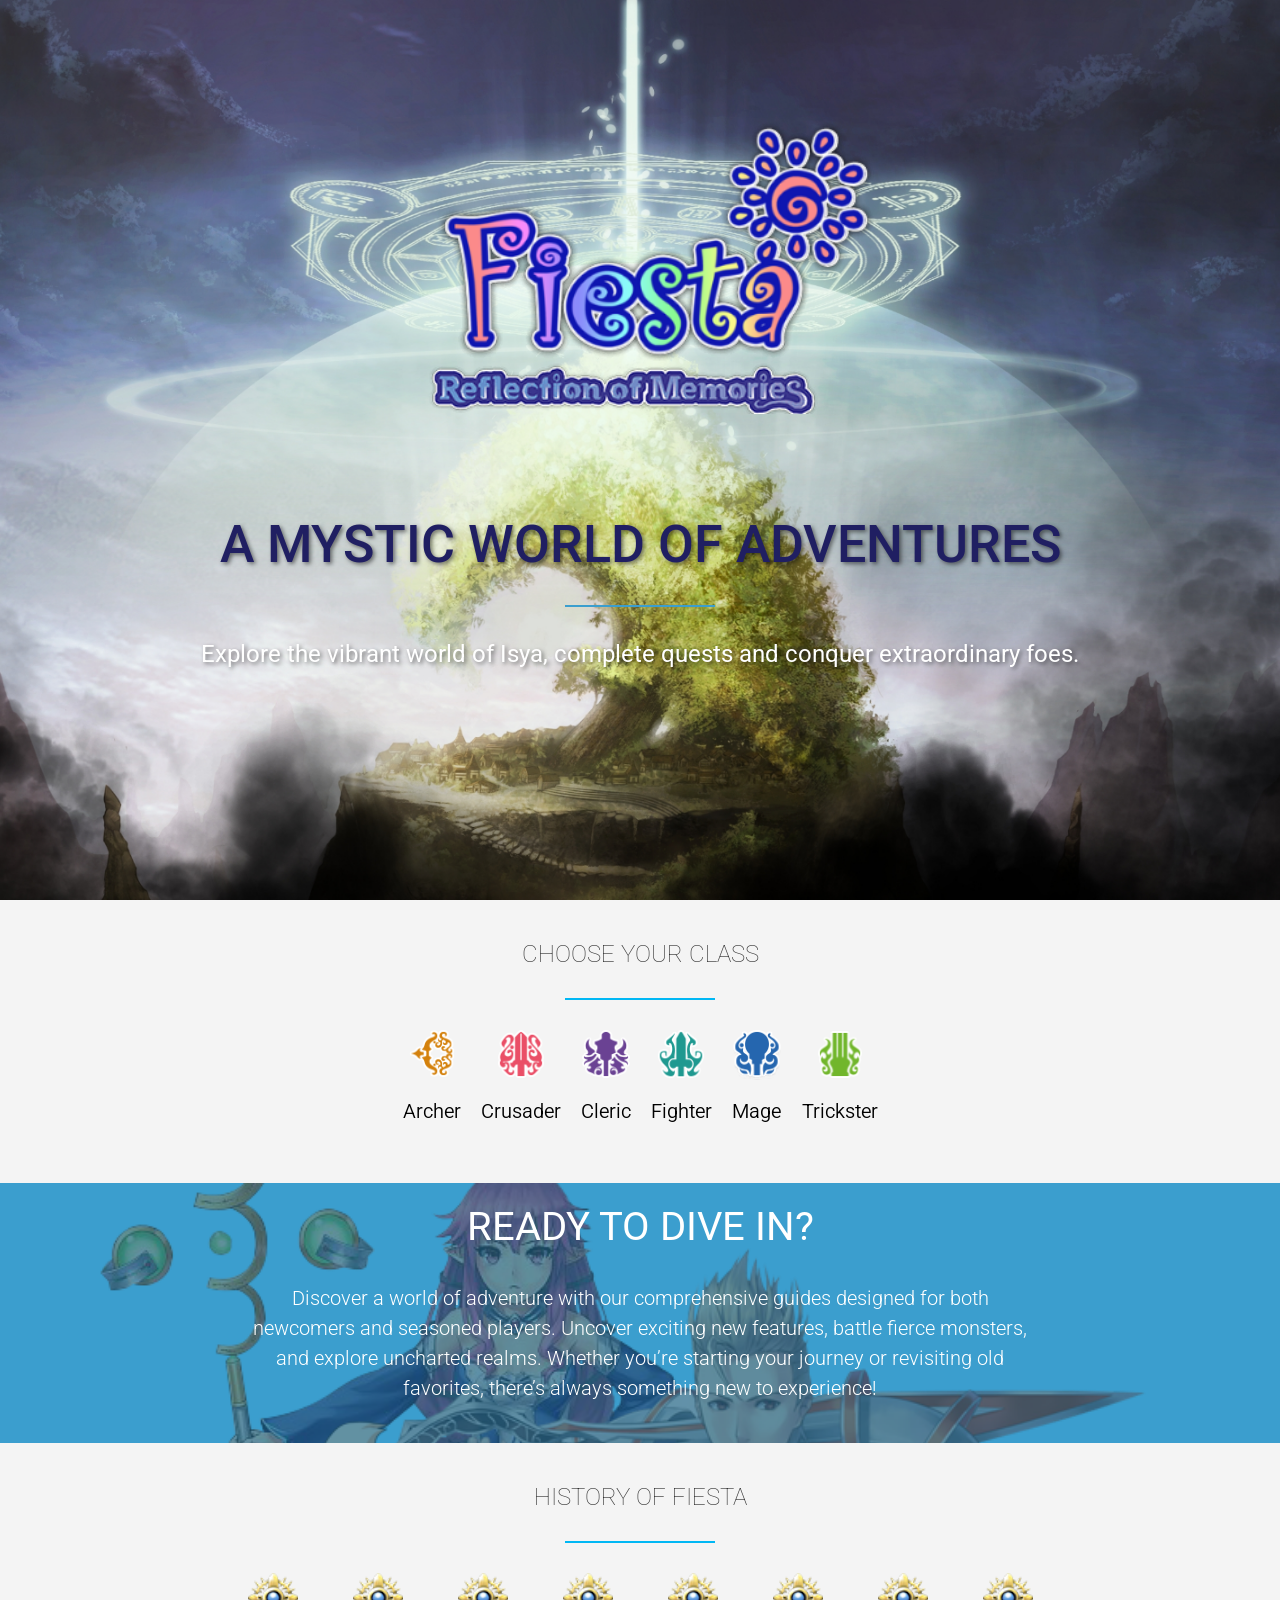
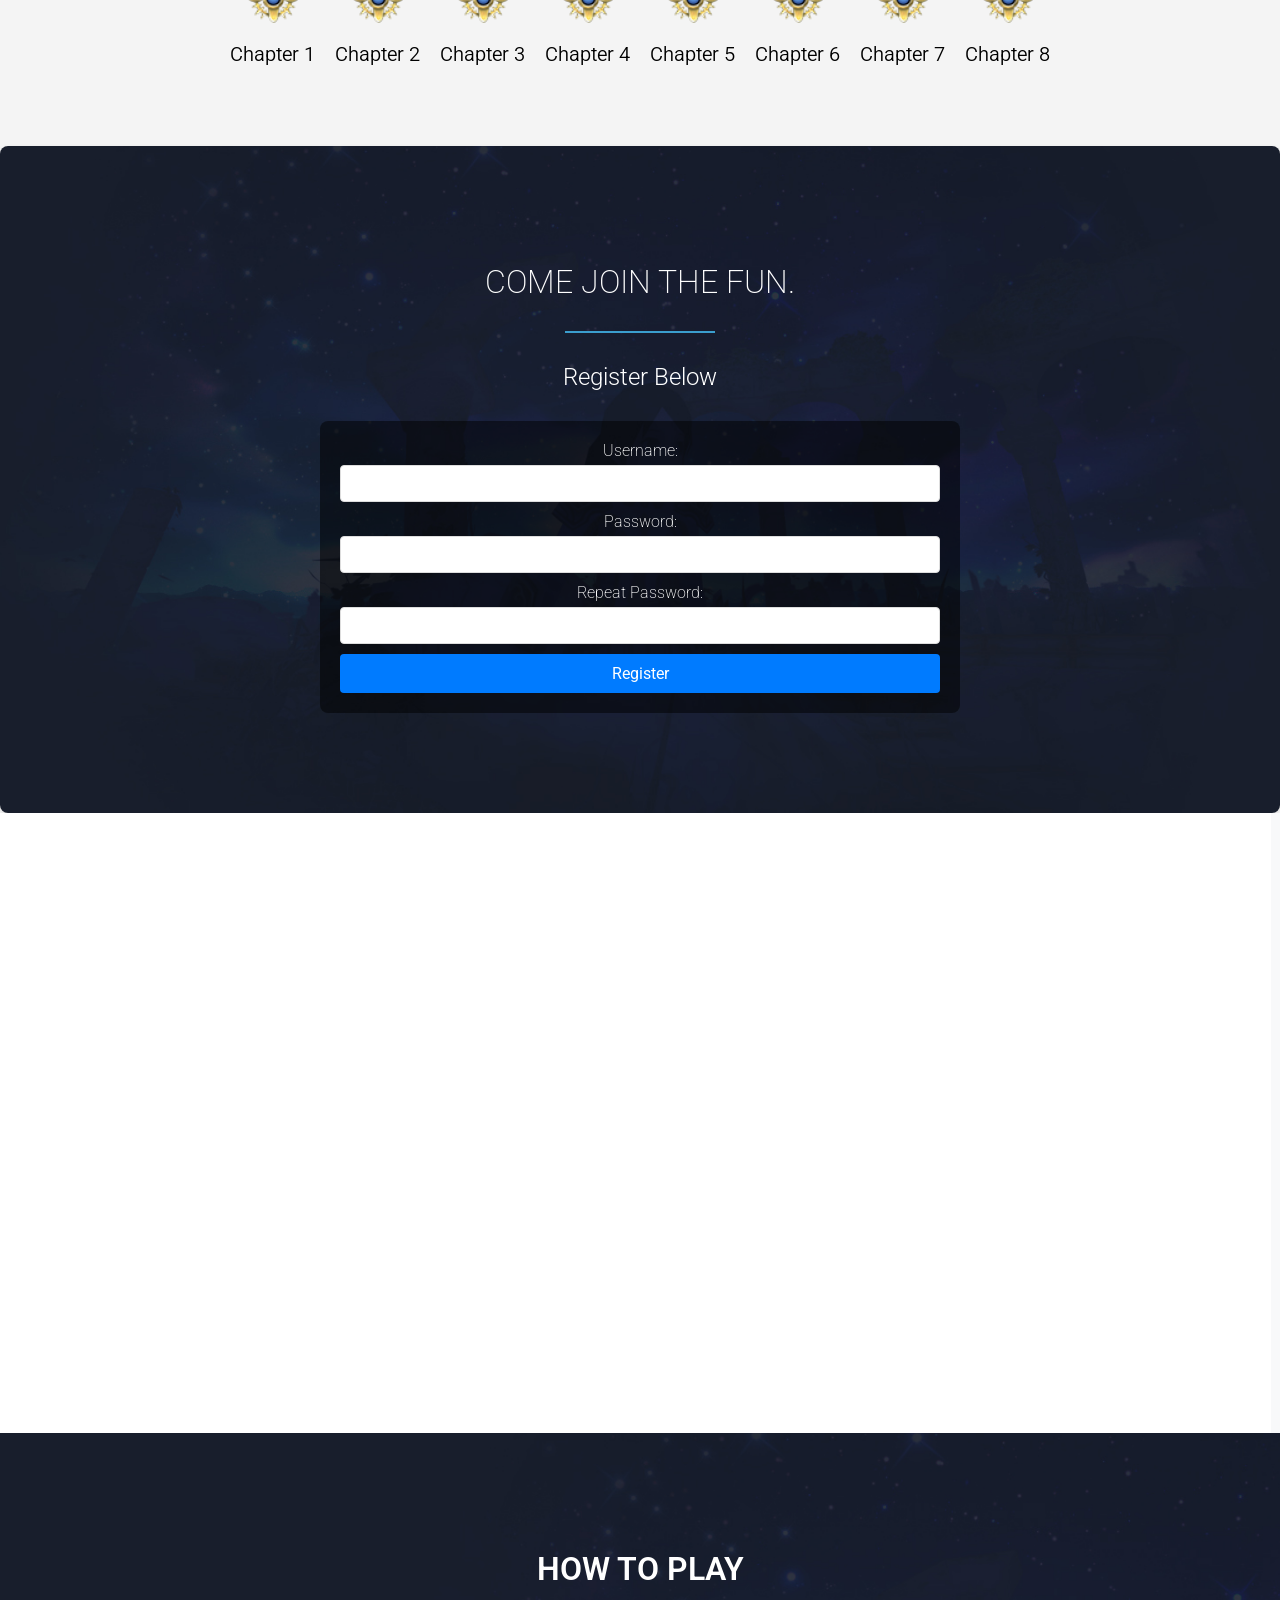
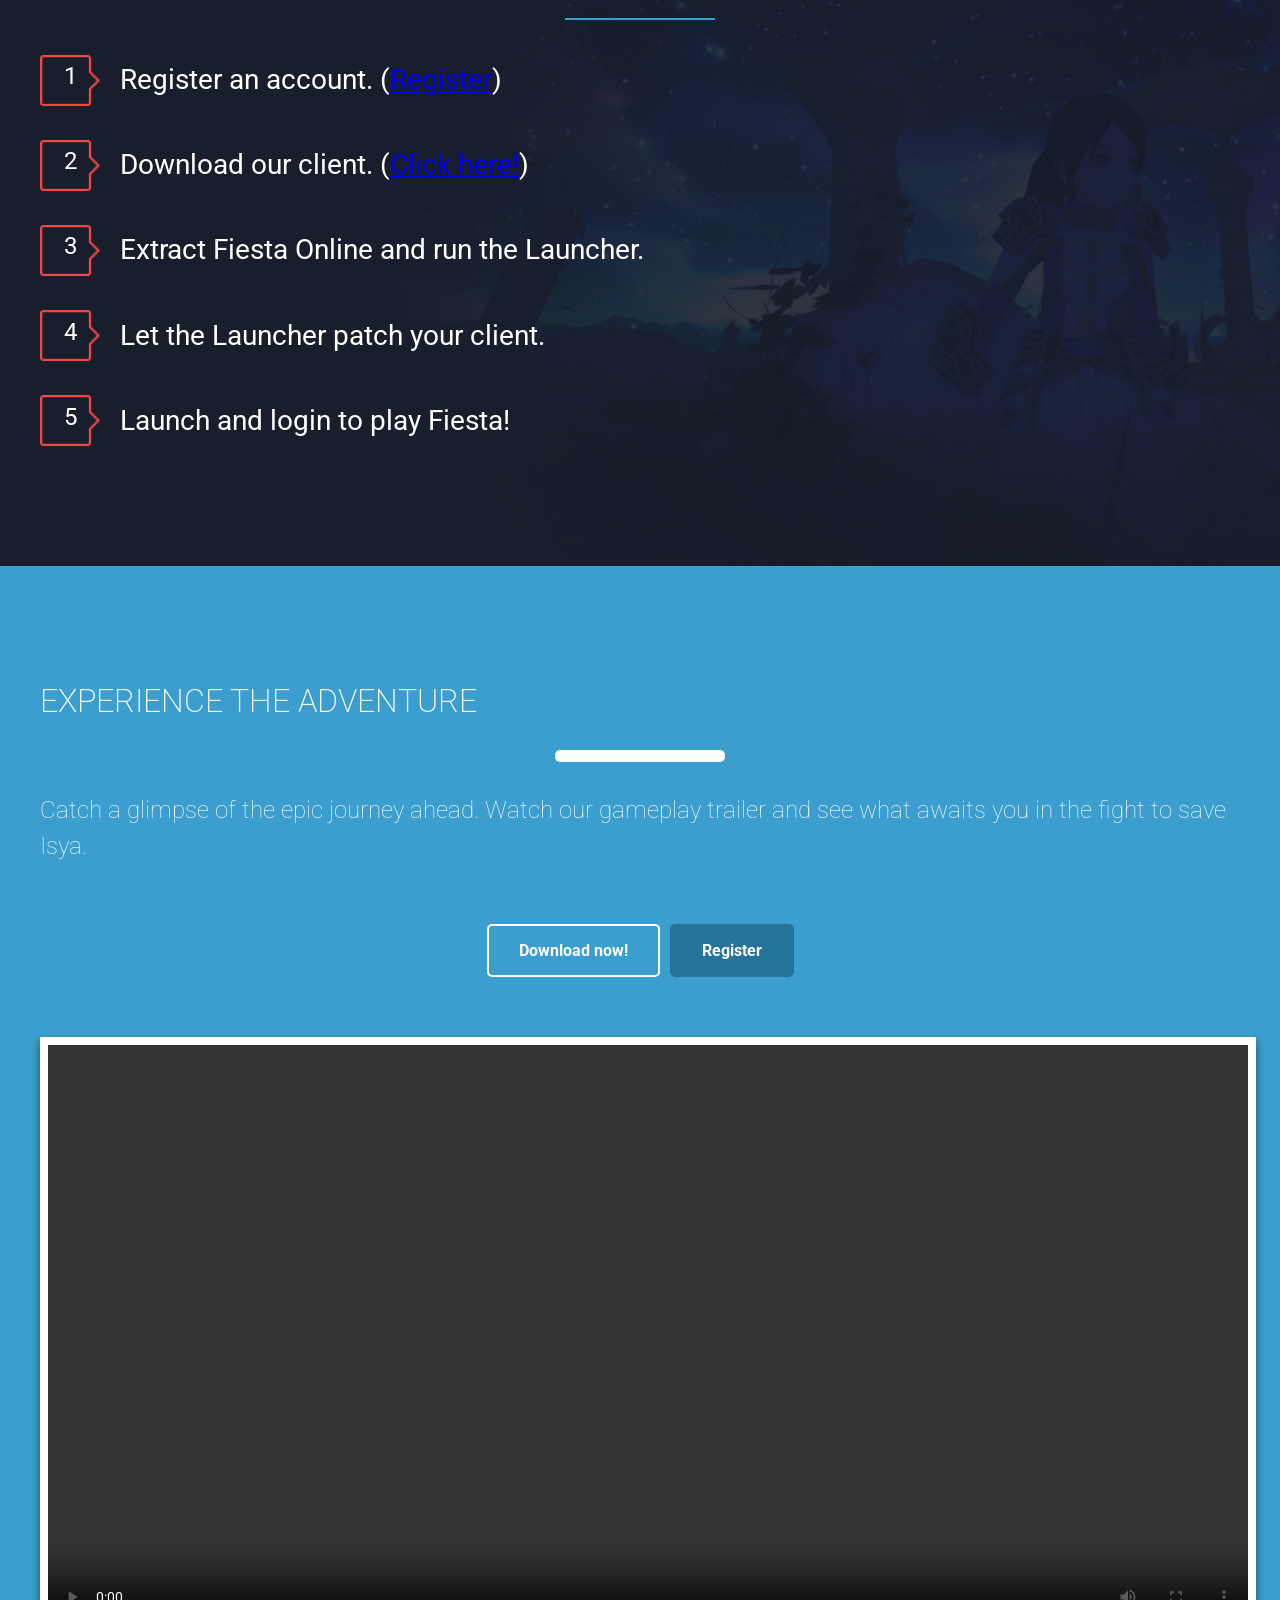
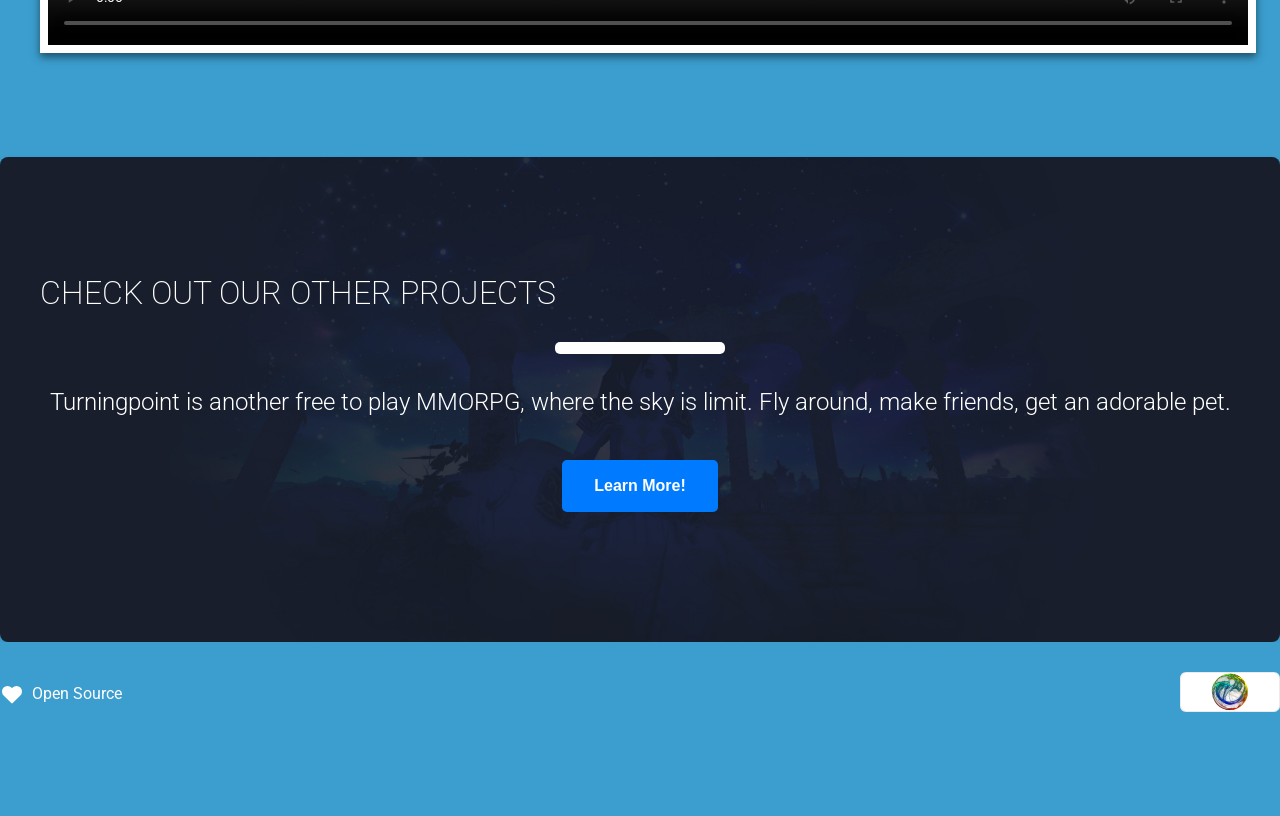
==== commit 9d2e031c: "css updates for mobile phones" ====
--- a/index.html
+++ b/index.html
@@ -74,16 +74,16 @@
 
 
 <div class="container-fluid block_two">
-    <div class="container">
+  <div class="container">
       <div class="row">
-        <div class="col-xs-12 text wow bounceInRight">
-          <h2>Wanna Play?
-            <span></span>
-          </h2>
-          <span>Built in guides to help you learn the game from the bottom up, Perfect for new users, and returning users who need to refresh. New Features, new monsters, new worlds to explore.</span>
-        </div>
-      </div>
-    </div>
+          <div class="col-xs-12 text wow bounceInRight">
+              <h2>Ready to Dive In?</h2>
+              <span>
+                  Discover a world of adventure with our comprehensive guides designed for both newcomers and seasoned players. Uncover exciting new features, battle fierce monsters, and explore uncharted realms. Whether you’re starting your journey or revisiting old favorites, there’s always something new to experience!
+              </span>
+          </div>
+      </div>
+  </div>
 </div>
 
 <div class="container-fluid block_links"></div>
@@ -208,9 +208,9 @@
     <div class="row">
       <h2 class="darktbgheadlines wow fadeInUp">How to play<span></span></h2>
       <ul>
-        <li class="wow fadeInLeft">Register an account (<a class="scroll-to-register" href="#register">Register</a>)</li>
-        <li class="wow fadeInRight">Download our client (<a href="https://drive.google.com/file/d/15YBy1iPt_MtrXVItF2VRSjV2njKWx3m7/view?usp=share_link">Click here!</a>)</li>
-        <li class="wow fadeInLeft">Extract Fiesta Online and run the Launcher</li>
+        <li class="wow fadeInLeft">Register an account. (<a class="scroll-to-register" href="#register">Register</a>)</li>
+        <li class="wow fadeInRight">Download our client. (<a href="https://drive.google.com/file/d/15YBy1iPt_MtrXVItF2VRSjV2njKWx3m7/view?usp=share_link">Click here!</a>)</li>
+        <li class="wow fadeInLeft">Extract Fiesta Online and run the Launcher.</li>
         <li class="wow fadeInRight">Let the Launcher patch your client.</li>
         <li class="wow fadeInLeft">Launch and login to play Fiesta!</li>
       </ul>
--- a/css/main.css
+++ b/css/main.css
@@ -1,44 +1,58 @@
 @import url(https://fonts.googleapis.com/css?family=Roboto:400,300,100,700,500,900);
+
+/* General Styles */
+body {
+  overflow-x: hidden;
+  font-family: 'Roboto', Arial, sans-serif;
+  margin: 0;
+  padding: 0;
+  background-color: #f4f4f4;
+}
+
+/* Headline Styles */
 h2.lightbg {
-color: #131313;
-text-transform: uppercase;
-text-align: center;
-font-size: 36px;
-font-weight: 100;
-font-family: roboto;
-}
-h2.lightbg span  {
-width: 150px;
-height: 2px;
-background: #00b7f4;
-margin: 30px auto;
-display: block;
-}
-h2.darktbgheadlines  {
-color: #ffffff;
-text-transform: uppercase;
-text-align: center;
-font-size: 36px;
-font-weight: 100;
-font-family: roboto;
-}
+  color: #131313;
+  text-transform: uppercase;
+  text-align: center;
+  font-size: 36px;
+  font-weight: 100;
+  font-family: 'Roboto', sans-serif;
+}
+
+h2.lightbg span {
+  width: 150px;
+  height: 2px;
+  background: #00b7f4;
+  margin: 30px auto;
+  display: block;
+}
+
+h2.darktbgheadlines {
+  color: #ffffff;
+  text-transform: uppercase;
+  text-align: center;
+  font-size: 36px;
+  font-weight: 100;
+  font-family: 'Roboto', sans-serif;
+}
+
 h2.darktbgheadlines span {
-width: 150px;
-height: 2px;
-background: #3B9ECE;
-margin: 30px auto;
-display: block;
-}
-body {overflow-x: hidden;}
+  width: 150px;
+  height: 2px;
+  background: #3B9ECE;
+  margin: 30px auto;
+  display: block;
+}
+
+/* Block One */
 .block_one {
   background-color: #1c2532;
-  position: relative;
   background-image: url(../img/one_bg.png);
-  overflow: auto;
-  background-repeat: no-repeat; /* Prevent background repetition */
-  background-size: cover; /* Ensure the background covers the entire area */
-  background-position: center; /* Position the background image at the center */
-  text-align: center; /* Center text within this container */
+  background-repeat: no-repeat;
+  background-size: cover;
+  background-position: center;
+  text-align: center;
+  padding: 50px 0;
 }
 
 .logo {
@@ -54,47 +68,32 @@
 }
 
 .one_block_cont {
-  position: relative; /* Change to relative positioning */
-  padding: 100px 30px; /* Add top padding to ensure it's below the logo */
+  position: relative;
+  padding: 100px 30px;
   max-width: 1200px;
-  margin: 0 auto; /* Center horizontally */
-}
-
-table {
-  width: 100%;
-  border-collapse: collapse;
-}
-
-th, td {
-  border: 1px solid #000;
-  padding: 8px;
-  text-align: center; /* Fixed text alignment for table cells */
-}
-
-th {
-  background-color: #f2f2f2;
+  margin: 0 auto;
 }
 
 .one_block_cont span {
   font-size: 24px;
-  font-family: Roboto, sans-serif;
+  font-family: 'Roboto', sans-serif;
   line-height: 34px;
   text-align: center;
   display: block;
   color: #ffffff;
   font-weight: 400;
-  text-shadow: 2px 2px 4px rgba(0, 0, 0, 0.5); /* Adjust the values as needed */
+  text-shadow: 2px 2px 4px rgba(0, 0, 0, 0.5);
 }
 
 .one_block_cont h1 {
   color: #201f62;
   text-transform: uppercase;
-  font-family: roboto;
+  font-family: 'Roboto', sans-serif;
   font-weight: 500;
   text-align: center;
   font-size: 52px;
   margin: 0px;
-  text-shadow: 2px 2px 4px rgba(0, 0, 0, 0.5); /* Adjust the values as needed */
+  text-shadow: 2px 2px 4px rgba(0, 0, 0, 0.5);
 }
 
 .one_block_cont h1 span {
@@ -104,120 +103,119 @@
   margin: 30px auto;
   background: #3b9ece;
 }
+
+/* Phone Image */
 .phone_img {
   position: absolute;
   bottom: 0;
   left: 50%;
-  margin-left: -568px;
-}
-
-
-
-
-
-/*TEXT BLOCK*/
+  transform: translateX(-568px);
+}
+
+/* Block Two */
 .block_two {
-background-color: #3b9ece;
-background-image: url(../img/two_bg.png);
-background-repeat: no-repeat;
-background-position: 70% 0px;
-}
-.block_two .text {}
+  background-color: #3b9ece;
+  background-image: url(../img/two_bg.png);
+  background-repeat: no-repeat;
+  background-position: center top; /* Center background image */
+  background-size: cover; /* Cover the entire background */
+  padding: 70px 0; /* Ensure padding for top and bottom spacing */
+}
+
 .block_two .text h2 {
-color: #ffffff;
-text-transform: uppercase;
-text-align: center;
-margin-top: 70px;
-font-size: 36px;
-font-weight: 100;
-font-family: roboto;
-}
+  color: #ffffff;
+  text-transform: uppercase;
+  text-align: center;
+  margin-top: 0; /* Adjust margin if needed */
+  font-size: 40px; /* Increase font size for emphasis */
+  font-weight: 400; /* Slightly bolder font weight */
+  font-family: 'Roboto', sans-serif;
+}
+
 .block_two .text h2 span {
-width: 150px;
-height: 2px;
-background: #0bf1d7;
-margin: 30px auto;
-display: block;
-}
-.block_two .text span{
-font-size: 24px;
-color: #ffffff;
-font-weight: 100;
-font-family: roboto;
-text-align: center;
-line-height: 36px;
-display: block;
-margin-bottom: 60px;
-}
-
-
-
-
-
-/* links */
+  width: 200px; /* Increase width for visual balance */
+  height: 3px; /* Slightly thicker line */
+  background: #0bf1d7;
+  margin: 20px auto; /* Adjusted margin for better alignment */
+  display: block;
+}
+
+.block_two .text span {
+  font-size: 20px; /* Adjust font size for better readability */
+  color: #ffffff;
+  font-weight: 300; /* Slightly lighter font weight */
+  font-family: 'Roboto', sans-serif;
+  text-align: center;
+  line-height: 1.5; /* Adjust line height for readability */
+  display: block;
+  margin: 20px auto; /* Adjusted margin for balanced spacing */
+  max-width: 800px; /* Limit text width for readability */
+}
+
+/* Links */
 .links-container {
   display: flex;
   justify-content: center;
-  flex-wrap: wrap; /* Ensures the icons wrap if the screen is too small */
+  flex-wrap: wrap;
   gap: 20px;
-  margin-top: 10px;
-  margin-bottom: 10px;
-}
+  margin: 10px 0;
+}
+
 .links-icon {
   text-align: center;
   cursor: pointer;
   position: relative;
 }
+
 .links-icon img {
   width: 50px;
   height: 50px;
   transition: transform 0.3s ease-in-out;
 }
+
+.links-icon img {
+  content: url('../img/class-icon-story-static.png');
+}
+
+.links-icon:hover img {
+  content: url('../img/class-icon-story-hover.png');
+  transform: scale(1.1);
+}
+
+.links-icon.active img {
+  content: url('../img/class-icon-story-active.png');
+}
+
 .links-icon h3 {
-  font-family: roboto;
+  font-family: 'Roboto', sans-serif;
   font-size: 20px;
   font-weight: 350;
   color: #000000;
   margin-top: 15px;
-  white-space: pre-line;
-  word-wrap: break-word;
-}
-.links-icon img {
-  content: url('../img/class-icon-story-static.png');
-}
-.links-icon:hover img {
-  content: url('../img/class-icon-story-hover.png');
-  transform: scale(1.1); /* Optional: slight zoom effect on hover */
-}
-.links-icon.active img {
-  content: url('../img/class-icon-story-active.png');
-}
+}
+
 #links-description {
   text-align: center;
   margin-top: 20px;
 }
+
 #links-main-image {
   width: 100%;
   max-width: 800px;
   height: auto;
   margin: 10px auto;
   margin-top: 10px;
-  display: none; /* Initially hidden */
-  position: relative; /* Required for pseudo-element positioning */
-  mask-image: linear-gradient(to left, rgba(0,0,0,0) 0%, rgba(0,0,0,0) 10%, rgba(0,0,0,0.5) 15%, rgba(0,0,0,0.5) 65%, rgba(0,0,0,0) 70%, rgba(0,0,0,0) 80%);
-  -webkit-mask-image: linear-gradient(to right, rgba(0,0,0,0) 0%, rgba(0,0,0,0) 10%, rgba(0,0,0,0.5) 15%, rgba(0,0,0,0.5) 85%, rgba(0,0,0,0) 90%, rgba(0,0,0,0) 100%);
-}
-.description-text p {
-  margin: 10px 0;
-}
-
-
-
-/* Features */
+  display: none;
+  position: relative;
+  mask-image: linear-gradient(to left, rgba(0,0,0,0) 0%, rgba(0,0,0,0.5) 15%, rgba(0,0,0,0.5) 65%, rgba(0,0,0,0) 100%);
+  -webkit-mask-image: linear-gradient(to right, rgba(0,0,0,0) 0%, rgba(0,0,0,0.5) 15%, rgba(0,0,0,0.5) 85%, rgba(0,0,0,0) 100%);
+}
+
+/* Class Icons */
 .class-container {
   display: flex;
   justify-content: center;
-  flex-wrap: wrap; /* Ensures the icons wrap if the screen is too small */
+  flex-wrap: wrap;
   gap: 20px;
   margin-bottom: 20px;
 }
@@ -325,26 +323,32 @@
   margin: 10px 0;
 }
 
-
-
 /* Subscribe */
 .subs {
   background: #181E2C;
   padding: 70px 30px;
 }
 
-.subs h2 {}
+.subs h2 {
+  font-size: 2.5rem; /* Add font-size for consistency */
+  color: #ffffff; /* Ensure color contrast */
+  text-align: center; /* Center the heading */
+  margin-bottom: 20px; /* Adjust margin for better spacing */
+  font-weight: 600; /* Make heading bold */
+}
 
 .subs form {
   text-align: center;
+  max-width: 600px; /* Limit form width for larger screens */
+  margin: 0 auto; /* Center the form */
 }
 
 .subs .formdescr {
   display: block;
   color: #ffffff;
-  font-size: 26px;
+  font-size: 24px; /* Font size for readability */
   font-weight: 300;
-  font-family: 'Roboto';
+  font-family: 'Roboto', sans-serif;
   text-align: center;
   margin-bottom: 30px;
 }
@@ -352,183 +356,311 @@
 .subs .btn_group {
   display: flex;
   justify-content: center; /* Center button horizontally */
+  gap: 10px; /* Space between buttons */
+  margin-top: 20px; /* Add margin for spacing */
 }
 
 .subs .btn_group a {
-  padding: 14px 50px;
-  margin: 0px 8px;
+  padding: 14px 30px; /* Adjust padding for better button sizing */
   font-weight: bold;
   font-size: 16px;
-  font-family: Arial;
-  text-decoration: none; /* Optional: remove underline from the link */
-  color: white; /* Ensure the button text color matches */
-  background-color: #007bff; /* Optional: add background color for the button */
-  border: 2px solid #007bff; /* Optional: add border */
-  border-radius: 4px; /* Optional: add rounded corners */
-  display: inline-block; /* Ensure proper spacing */
-}
-
-
-/*registration*/
-  body {
-    font-family: Roboto, Arial, sans-serif;
-    margin: 0;
-    padding: 0;
-    background-color: #f4f4f4;
+  font-family: 'Arial', sans-serif;
+  text-decoration: none; /* Remove underline */
+  color: #ffffff; /* Ensure white text */
+  background-color: #007bff; /* Button background */
+  border: 2px solid #007bff; /* Button border */
+  border-radius: 4px; /* Rounded corners */
+  display: inline-block; /* Ensure buttons align properly */
+  transition: background-color 0.3s, color 0.3s; /* Add smooth transition for hover effect */
+}
+
+.subs .btn_group a:hover {
+  background-color: #0056b3; /* Darker background on hover */
+  color: #ffffff; /* Ensure text stays white */
+}
+
+/* Responsive adjustments */
+@media (max-width: 768px) {
+  .subs .btn_group {
+    flex-direction: column; /* Stack buttons vertically on smaller screens */
+    gap: 10px; /* Space between buttons */
+  }
+
+  .subs .btn_group a {
+    width: 80%; /* Adjust width for smaller screens */
+    padding: 14px; /* Adjust padding */
+    text-align: center; /* Center text inside buttons */
+  }
+}
+
+@media (max-width: 480px) {
+  .subs .btn_group a {
+    width: 90%; /* Further adjust width for smaller screens */
+  }
+}
+
+/* Registration */
+body {
+  font-family: 'Roboto', Arial, sans-serif;
+  margin: 0;
+  padding: 0;
+  background-color: #f4f4f4;
 }
 
 .container-fluid {
-    padding: 0;
+  padding: 0;
 }
 
 .container {
-    max-width: 1200px;
-    margin: 0 auto;
-    padding: 20px;
+  max-width: 1200px;
+  margin: 0 auto;
+  padding: 20px;
 }
 
 .subs {
-    background: url('../img/blockbg.jpg') no-repeat center center;
-    background-size: cover;
-    padding: 70px 0;
-    border-radius: 8px;
-    box-shadow: 0 2px 5px rgba(0,0,0,0.1);
-    margin-top: 20px;
+  background: url('../img/blockbg.jpg') no-repeat center center;
+  background-size: cover;
+  padding: 70px 0;
+  border-radius: 8px;
+  box-shadow: 0 2px 5px rgba(0, 0, 0, 0.1);
+  margin-top: 20px;
 }
 
 h2.darktbgheadlines {
-    font-size: 2rem;
-    color: #ffffff;
-    text-align: center;
-    margin-bottom: 10px;
-    font-weight: 200;
+  font-size: 2rem;
+  color: #ffffff;
+  text-align: center;
+  margin-bottom: 10px;
+  font-weight: 200;
 }
 
 .formdescr {
-    display: block;
-    text-align: center;
-    margin-bottom: 20px;
-    font-size: 1rem;
-    color: #ffffff;
-    font-weight: 200;
+  display: block;
+  text-align: center;
+  margin-bottom: 20px;
+  font-size: 1.1rem; /* Adjusted for readability */
+  color: #ffffff;
+  font-weight: 200;
 }
 
 form {
-    max-width: 600px;
-    margin: 0 auto;
-    padding: 20px;
-    background: rgba(0, 0, 0, 0.5); /* Semi-transparent background */
-    border-radius: 8px;
+  max-width: 600px;
+  margin: 0 auto;
+  padding: 20px;
+  background: rgba(0, 0, 0, 0.5); /* Semi-transparent background */
+  border-radius: 8px;
 }
 
 label {
-    display: block;
-    margin-bottom: 5px;
-    font-weight: 200;
-    color: #ffffff;
+  display: block;
+  margin-bottom: 5px;
+  font-weight: 200;
+  color: #ffffff;
 }
 
 input[type="text"],
 input[type="password"] {
-    width: 75%; /* Full width */
+  width: 100%; /* Full width */
+  padding: 10px;
+  margin-bottom: 10px;
+  border: 1px solid #ddd;
+  border-radius: 4px;
+  box-sizing: border-box;
+}
+
+button {
+  background-color: #007bff;
+  color: #ffffff;
+  border: none;
+  padding: 10px;
+  font-size: 1rem;
+  cursor: pointer;
+  border-radius: 4px;
+  width: 100%; /* Full width */
+  font-family: 'Roboto', Arial, sans-serif;
+}
+
+button:hover {
+  background-color: #0056b3;
+}
+
+#statusMessage {
+  text-align: center;
+  margin-top: 10px;
+  color: #ffffff;
+}
+
+/* Container Styling */
+.container-fluid.social {
+  background-color: #f8f9fa; /* Light background for contrast */
+  padding: 40px 20px;
+}
+
+.container {
+  max-width: 1200px;
+  margin: 0 auto;
+}
+
+/* Heading Styling */
+h2.lightbg {
+  font-size: 24px;
+  color: #333;
+  text-align: center;
+  margin-bottom: 30px;
+}
+
+/* Table Styling */
+table {
+  width: 100%;
+  border-collapse: collapse;
+  margin-bottom: 20px;
+  background-color: #fff; /* White background for table */
+  box-shadow: 0 2px 4px rgba(0, 0, 0, 0.1); /* Subtle shadow for modern look */
+}
+
+th, td {
+  padding: 12px;
+  text-align: left;
+  border-bottom: 1px solid #ddd;
+}
+
+th {
+  background-color: #007bff; /* Primary color for header */
+  color: #fff;
+  font-weight: bold;
+}
+
+tr:nth-child(even) {
+  background-color: #f2f2f2; /* Zebra striping for readability */
+}
+
+tr:hover {
+  background-color: #e9ecef; /* Highlight row on hover */
+}
+
+/* Responsive Design */
+@media (max-width: 768px) {
+  table {
+    font-size: 14px;
+  }
+
+  th, td {
     padding: 10px;
-    margin-bottom: 10px;
-    border: 1px solid #ddd;
-    border-radius: 4px;
-    box-sizing: border-box;
-}
-
-button {
-    background-color: #007bff;
-    color: #ffffff;
-    border: none;
-    padding: 10px;
-    font-size: 1rem;
-    cursor: pointer;
-    border-radius: 4px;
-    width: 75%; /* Full width */
-    font-family: Roboto, Arial, sans-serif;
-}
-
-button:hover {
-    background-color: #0056b3;
-}
-
-#statusMessage {
+  }
+
+  h2.lightbg {
+    font-size: 20px;
+  }
+
+  span {
+    display: block;
+    margin-top: 10px;
+    font-size: 14px;
     text-align: center;
-    margin-top: 10px;
-    color: #ffffff;
-}
-
-
-
-/*Steps*/
+    color: #666;
+  }
+}
+
+/* Steps */
 .steps {
-background: url(../img/blockbg.jpg);
-padding: 70px 0px;
-background-repeat: no-repeat;
-background-size: cover;
-}
-.h2 {}
+  background: url(../img/blockbg.jpg);
+  padding: 70px 0;
+  background-repeat: no-repeat;
+  background-size: cover;
+}
+
+.steps h2 {
+  text-align: center;
+  color: #ffffff;
+  margin-bottom: 30px; /* Added margin for spacing */
+  font-size: 32px; /* Increase font size for better visibility */
+  font-weight: 600; /* Bold font weight for emphasis */
+  font-family: 'Roboto', sans-serif; /* Ensure consistent font styling */
+}
+
 .steps ul {
-padding: 0px;
-counter-reset: li;
-padding-top: 30px;
-}
+  padding: 0;
+  counter-reset: li;
+  list-style: none; /* Remove default list styling */
+  margin: 0;
+}
+
 .steps ul li {
-position: relative;
-margin: 0 0 26px 0px;
-padding: 4px 100px;
-list-style: none;
-cursor: default;
-font-size: 26px;
-font-weight: 200;
-line-height: 40px;
-display: block;
-width: 50%;
-float: center;
-color: #ffffff;
-font-family: roboto;
-}
+  position: relative;
+  margin: 0 0 26px 0;
+  padding: 10px 0 10px 80px; /* Adjusted padding for better text alignment */
+  font-size: 28px; /* Increase font size for better readability */
+  font-weight: 400; /* Slightly bolder text for readability */
+  line-height: 1.4; /* Adjust line height for better spacing */
+  color: #ffffff;
+  font-family: 'Roboto', sans-serif; /* Consistent font styling */
+  word-wrap: break-word; /* Ensure text wraps within the container */
+}
+
 .steps ul li:before {
-content: counter(li);
-counter-increment: li;
-position: absolute;
-top: 0px;
-left: 27px;
-box-sizing: border-box;
-margin-right: 8px;
-padding: 4px 19px;
-color: #fff;
-background: url('../img/99.png') no-repeat;
-font-weight: normal;
-font-family: roboto;
-height: 46px;
-width: 54px;
-font-size: 18px;
-}
-.clearfix::after {
-content: "";
-clear: both;
-display: table;
-}
-
+  content: counter(li);
+  counter-increment: li;
+  position: absolute;
+  top: 0;
+  left: 0;
+  box-sizing: border-box;
+  width: 60px; /* Increase width of the box */
+  height: 60px; /* Increase height of the box */
+  padding: 10px;
+  color: #fff;
+  background: url('../img/99.png') no-repeat center center;
+  background-size: contain; /* Ensure the background image scales correctly */
+  font-size: 24px; /* Increase font size for better visibility */
+  text-align: center; /* Center text within the box */
+  line-height: 1.4; /* Center the number vertically */
+}
+
+/* Responsive adjustments */
+@media (max-width: 768px) {
+  .steps ul li {
+    padding: 10px 0 10px 70px; /* Adjust padding for smaller screens */
+    font-size: 22px; /* Adjust font size for smaller screens */
+    line-height: 1.6; /* Adjust line height for readability */
+  }
+
+  .steps ul li:before {
+    width: 50px; /* Adjust box size for smaller screens */
+    height: 50px;
+    font-size: 20px;
+  }
+}
+
+@media (max-width: 480px) {
+  .steps ul li {
+    padding: 10px 0 10px 60px; /* Further adjust padding */
+    font-size: 20px; /* Further adjust font size */
+    line-height: 1.6;
+  }
+
+  .steps ul li:before {
+    width: 40px; /* Further adjust box size */
+    height: 40px;
+    font-size: 18px;
+  }
+}
 
 
 
 /* Video section styles */
 .video {
   background: #3B9ECE;
-  padding: 70px 0px;
+  padding: 70px 0;
 }
 
 .video h2 {
   text-align: left;
+  color: #ffffff; /* Ensure the heading text is visible */
 }
 
 .video h2 span {
-  margin-left: 0px; 
   background: #ffffff;
+  padding: 5px 10px;
+  border-radius: 5px; /* Rounded corners for the span */
 }
 
 .video span {
@@ -543,19 +675,26 @@
 }
 
 .video .btn_group {
-  text-align: left;
-  margin: 40px -10px;
-  margin-bottom: 0px;
-}
-
-.video .zetindex {
-  position: relative;
-  z-index: 1;
+  display: flex; /* Use flexbox for button alignment */
+  justify-content: center; /* Center buttons horizontally */
+  gap: 10px; /* Space between buttons */
+  margin: 40px 0; /* Adjusted margins */
+}
+
+.video .btn_group a {
+  display: inline-block;
+  padding: 15px 30px;
+  text-decoration: none;
+  font-size: 16px;
+  font-weight: bold;
+  border-radius: 5px; /* Rounded corners for buttons */
+  transition: all 0.3s ease; /* Smooth transition for hover effects */
 }
 
 .video .red_btn {
   background: #26749a;
-  border-color: #26749a;
+  border: 2px solid #26749a; /* Border color */
+  color: #ffffff; /* Text color */
 }
 
 .video .red_btn:hover {
@@ -564,21 +703,18 @@
   color: #26749a;
 }
 
+.video .border_btn {
+  background: transparent;
+  border: 2px solid #ffffff; /* Border color */
+  color: #ffffff;
+}
+
 .video .border_btn:hover {
   color: #3c3c3c;
 }
 
 .video .container {
   position: relative;
-}
-
-.video i {
-  font-size: 400px;
-  position: absolute;
-  display: block;
-  top: -30px;
-  left: 0px;
-  color: #3494C3;
 }
 
 .video video {
@@ -589,31 +725,18 @@
   height: auto;
 }
 
-/* Media query for smaller screens */
-@media (max-width: 767px) {
-  .video .col-xs-6 {
-    width: 100%;
-    float: none;
-  }
-
-  .video .video-pr {
-    text-align: center;
-  }
-
-  .video .vidos {
-    margin-top: 20px;
-    text-align: center;
-  }
-
-  .video video {
-    width: 100%;
-    height: auto;
-  }
-}
-
-
-
-
+/* Responsive adjustments */
+@media (max-width: 768px) {
+  .video .btn_group {
+    flex-direction: column; /* Stack buttons vertically on smaller screens */
+    align-items: center; /* Center buttons horizontally */
+  }
+
+  .video .btn_group a {
+    width: 80%; /* Adjust width for smaller screens */
+    margin-bottom: 10px; /* Space between buttons */
+  }
+}
 
 
 /* Footer Styles */
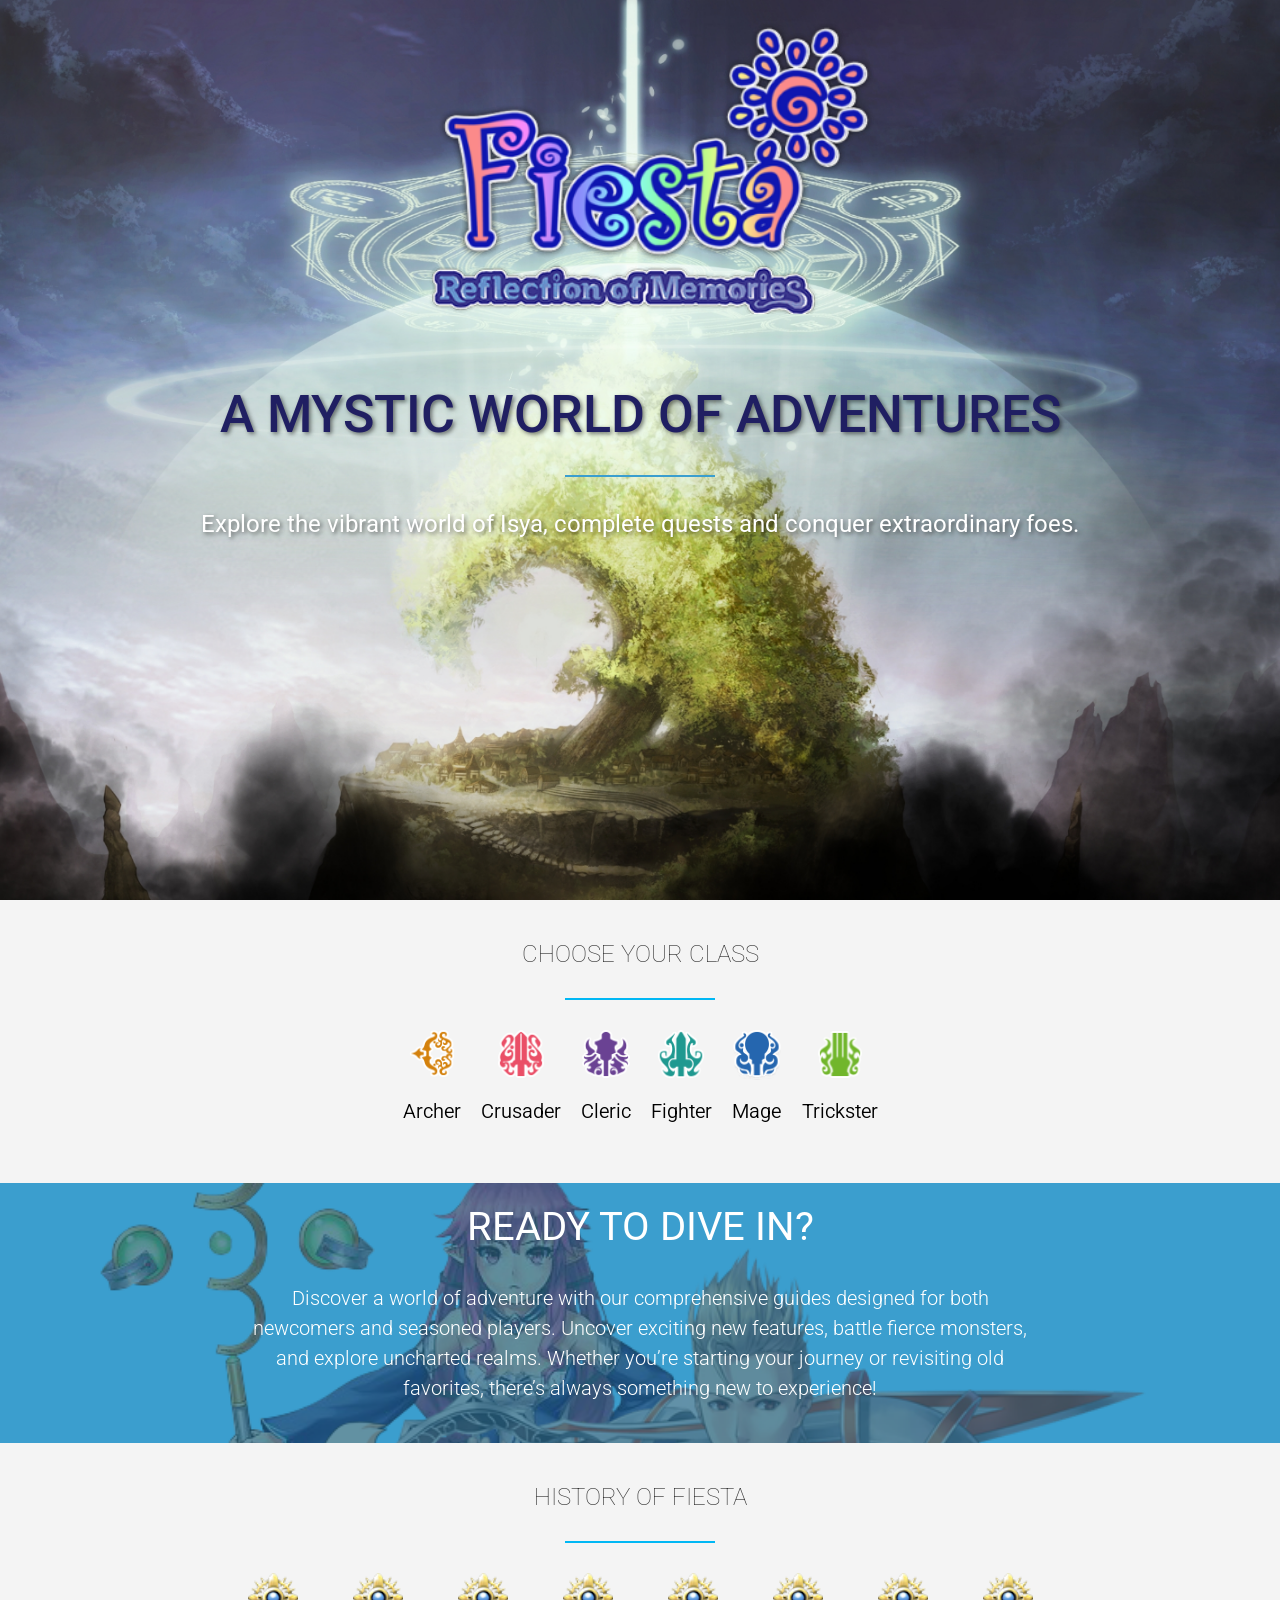
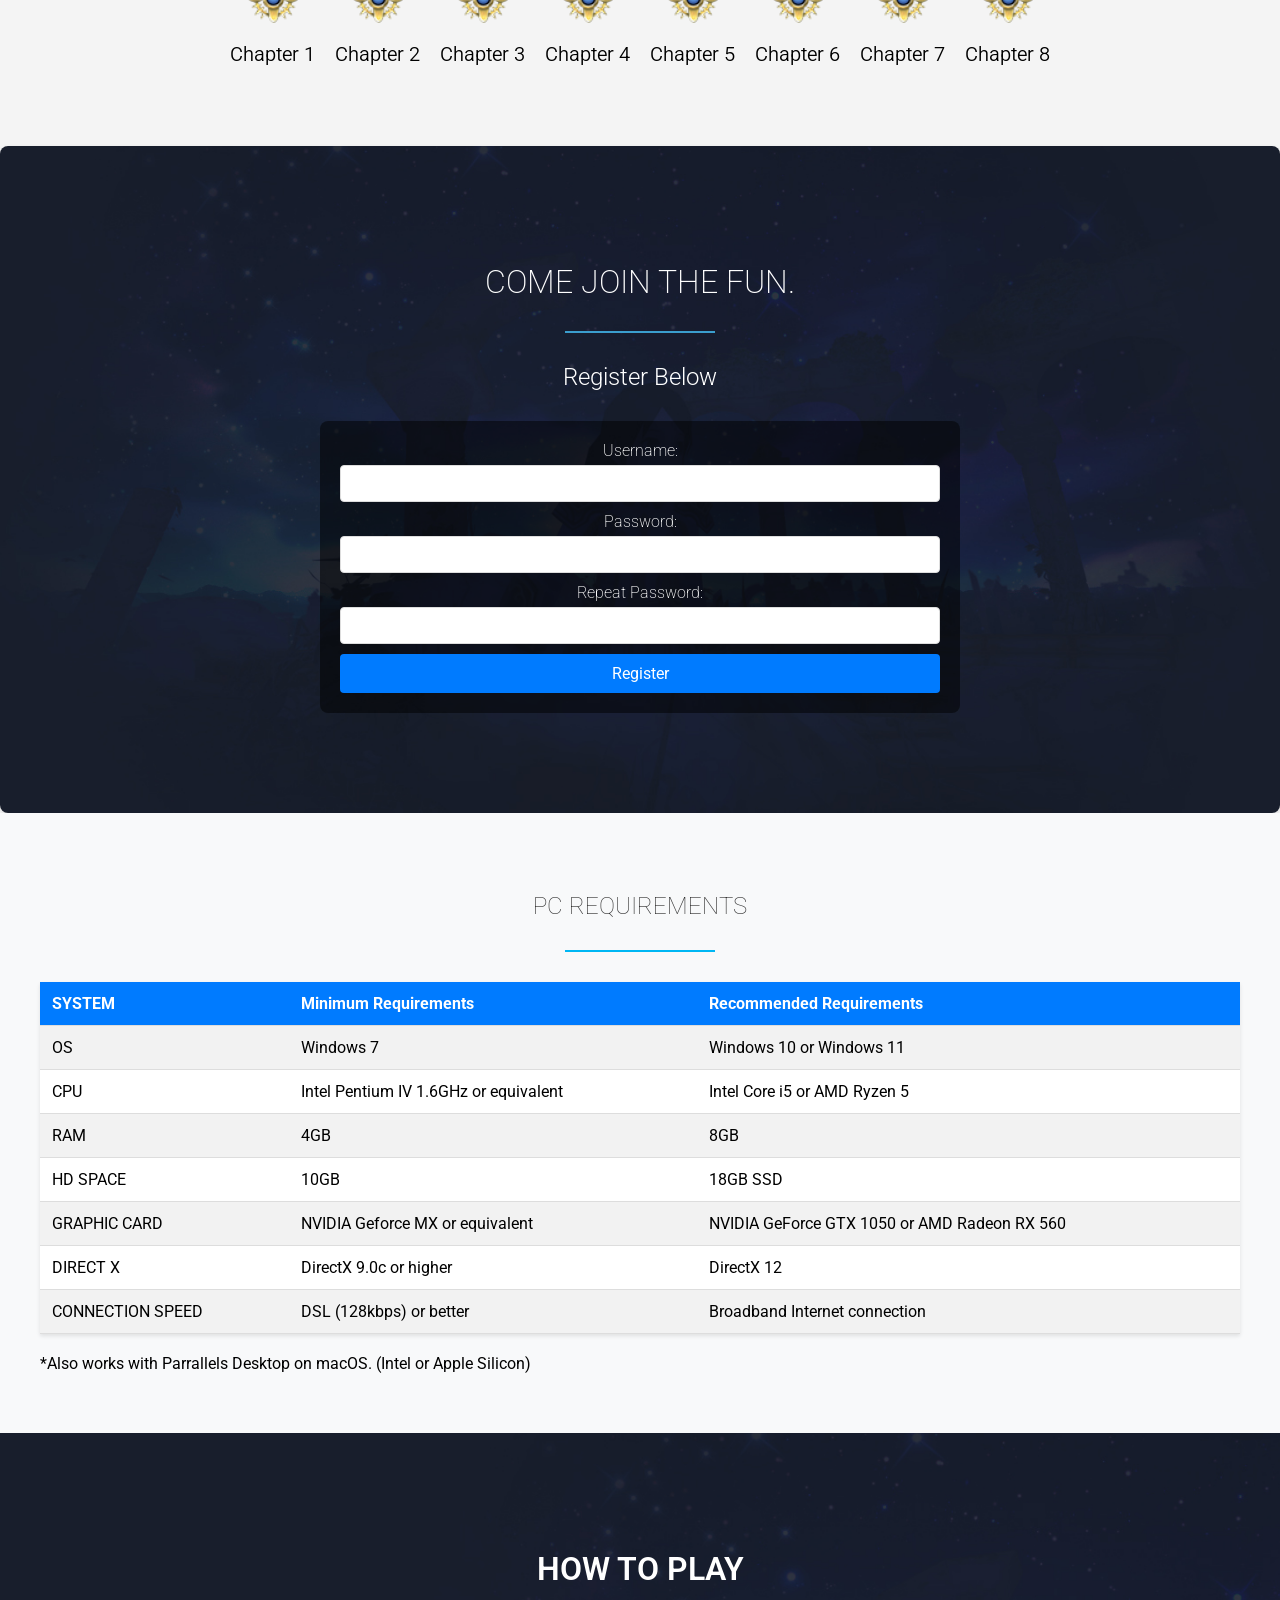
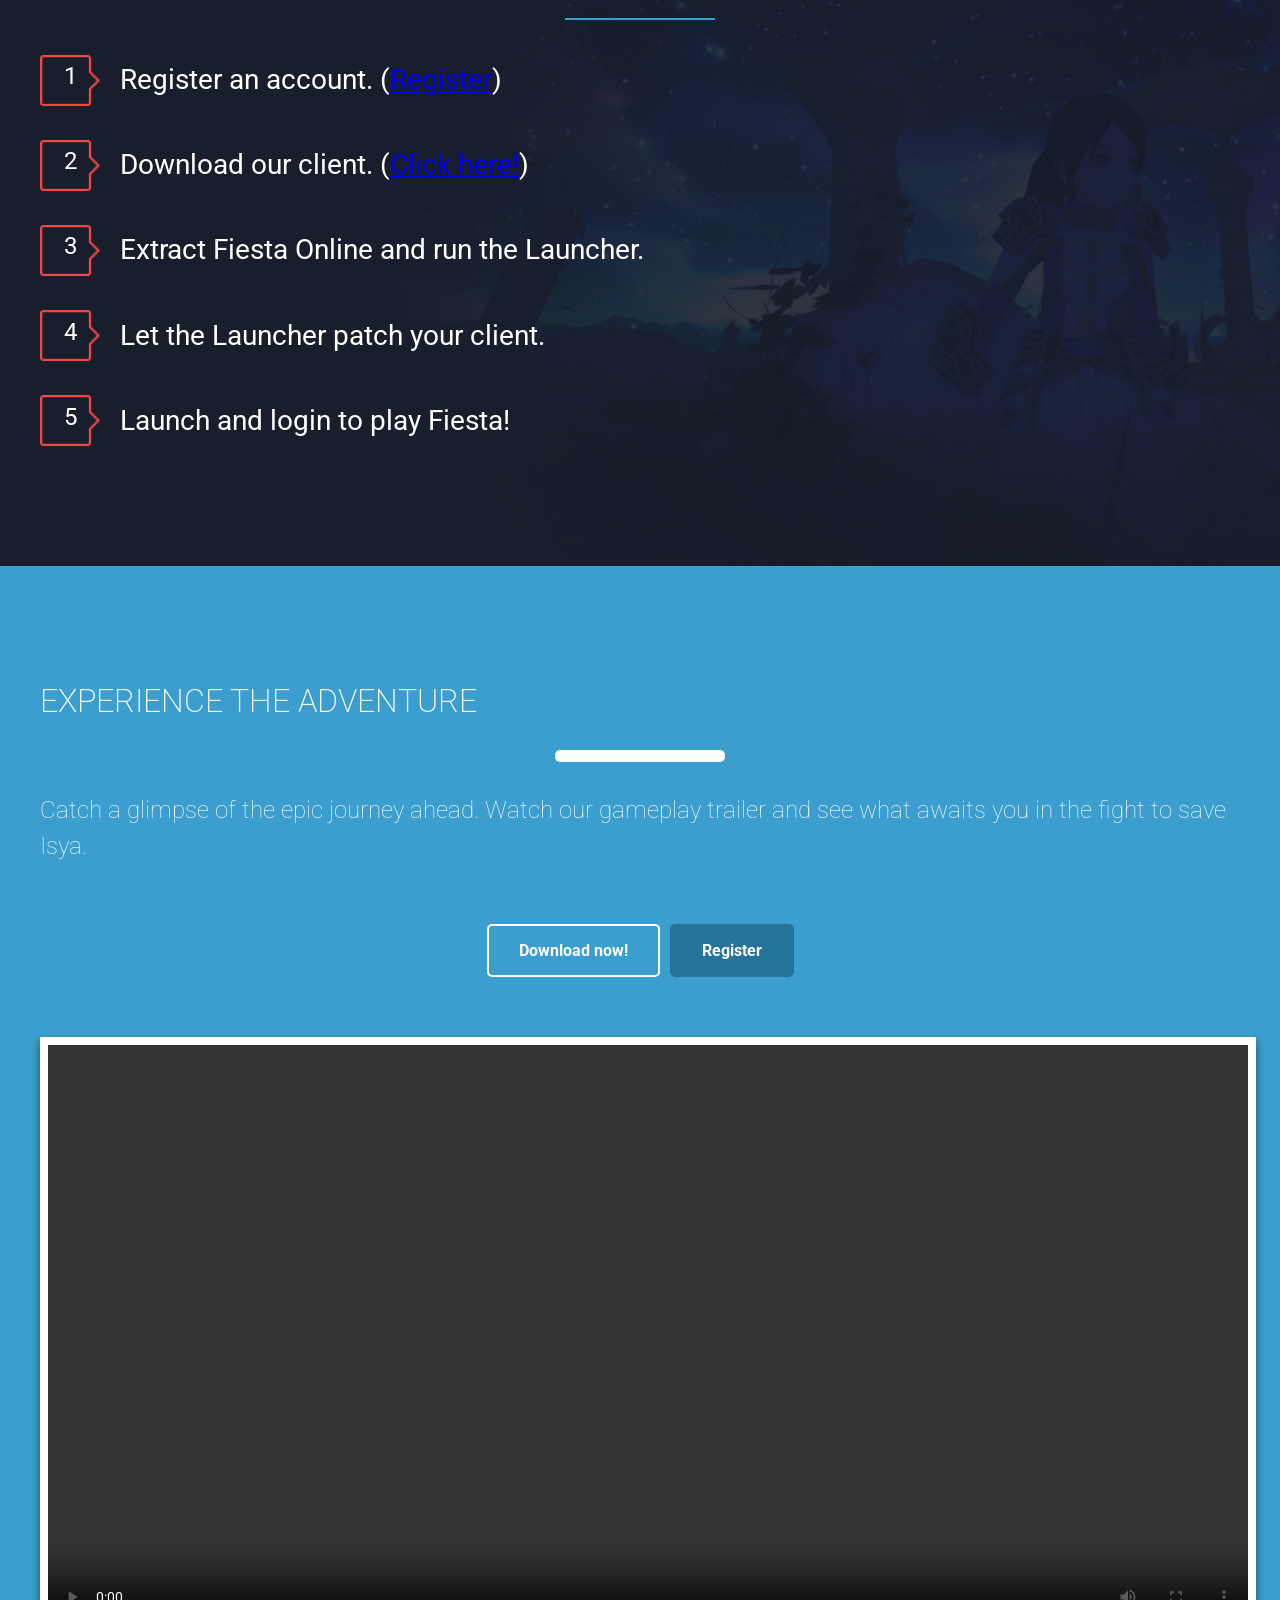
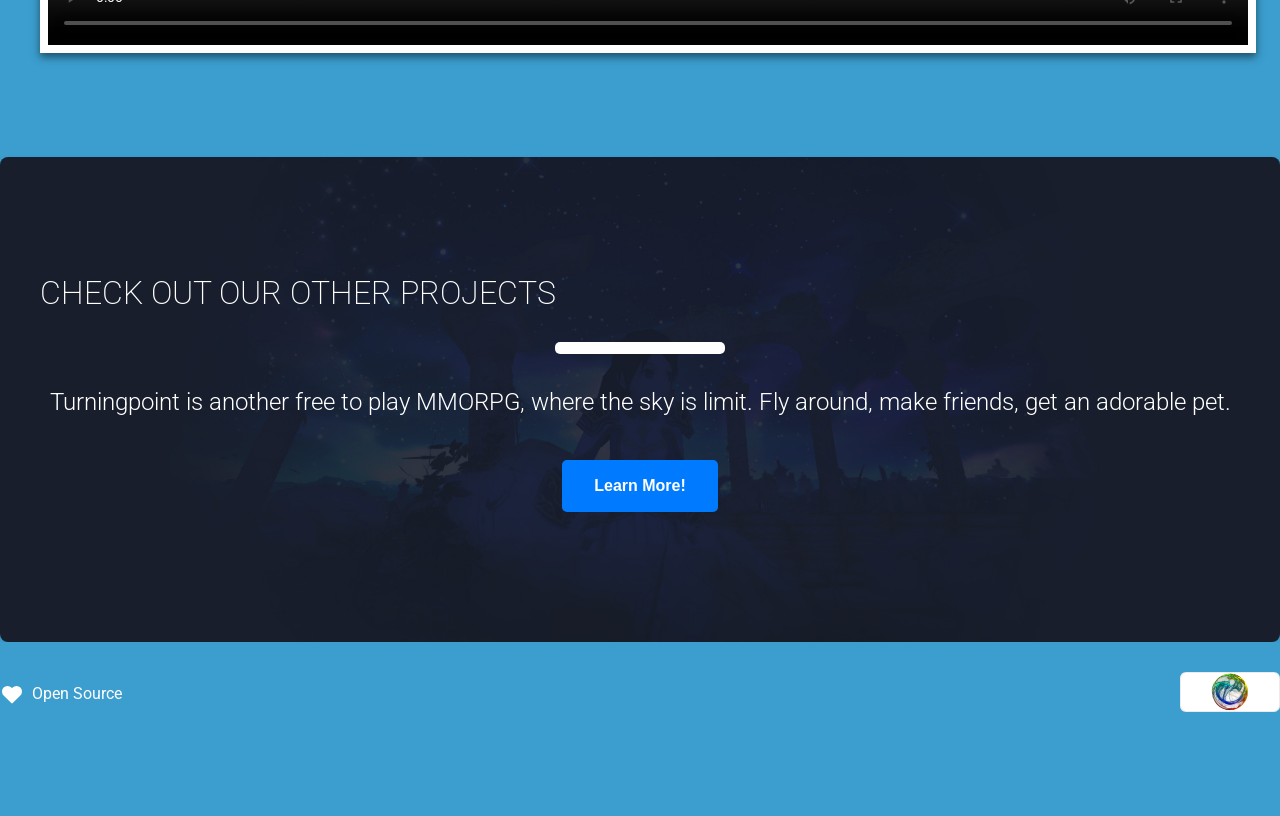
==== commit 670e2360: "Update index.html" ====
--- a/index.html
+++ b/index.html
@@ -209,7 +209,7 @@
       <h2 class="darktbgheadlines wow fadeInUp">How to play<span></span></h2>
       <ul>
         <li class="wow fadeInLeft">Register an account. (<a class="scroll-to-register" href="#register">Register</a>)</li>
-        <li class="wow fadeInRight">Download our client. (<a href="https://drive.google.com/file/d/15YBy1iPt_MtrXVItF2VRSjV2njKWx3m7/view?usp=share_link">Click here!</a>)</li>
+        <li class="wow fadeInRight">Download our client. (<a href="https://drive.google.com/file/d/1cD8lJWcesbHBByJK6A0YRY5paBc4vqZx/view?usp=share_link">Click here!</a>)</li>
         <li class="wow fadeInLeft">Extract Fiesta Online and run the Launcher.</li>
         <li class="wow fadeInRight">Let the Launcher patch your client.</li>
         <li class="wow fadeInLeft">Launch and login to play Fiesta!</li>
@@ -228,7 +228,7 @@
             Catch a glimpse of the epic journey ahead. Watch our gameplay trailer and see what awaits you in the fight to save Isya. 
           </span>
           <div class="btn_group wow fadeInRight">
-            <a href="https://drive.google.com/file/d/15YBy1iPt_MtrXVItF2VRSjV2njKWx3m7/view?usp=share_link" class="border_btn white_btn option animated fadeInLeft">Download now!</a> <a href="#register" class="red_btn option animated fadeInRight">Register</a>
+            <a href="https://drive.google.com/file/d/1cD8lJWcesbHBByJK6A0YRY5paBc4vqZx/view?usp=share_link" class="border_btn white_btn option animated fadeInLeft">Download now!</a> <a href="#register" class="red_btn option animated fadeInRight">Register</a>
           </div>
         </div>
       </div>
@@ -497,7 +497,7 @@
       var formData = new FormData(this);
       var statusMessage = document.getElementById('statusMessage');
   
-      fetch('https://sql.lanteacorp.com/register.php', {
+      fetch('https://sql.lanteacorp.com/fiestaregister.php', {
           method: 'POST',
           body: formData
           // Content-Type header removed; FormData sets it automatically
--- a/css/main.css
+++ b/css/main.css
@@ -52,12 +52,12 @@
   background-size: cover;
   background-position: center;
   text-align: center;
-  padding: 50px 0;
+  padding: 70px 0; /* Increased padding for more space */
 }
 
 .logo {
   text-align: center;
-  margin-top: 100px;
+  margin-top: 0; /* Adjusted to avoid excessive spacing */
 }
 
 .logo img {
@@ -69,7 +69,7 @@
 
 .one_block_cont {
   position: relative;
-  padding: 100px 30px;
+  padding: 70px 30px; /* Adjusted padding to ensure enough space around the text */
   max-width: 1200px;
   margin: 0 auto;
 }
@@ -83,6 +83,7 @@
   color: #ffffff;
   font-weight: 400;
   text-shadow: 2px 2px 4px rgba(0, 0, 0, 0.5);
+  margin-top: 20px; /* Added margin-top for spacing from heading */
 }
 
 .one_block_cont h1 {
@@ -92,7 +93,7 @@
   font-weight: 500;
   text-align: center;
   font-size: 52px;
-  margin: 0px;
+  margin: 0;
   text-shadow: 2px 2px 4px rgba(0, 0, 0, 0.5);
 }
 
@@ -107,9 +108,9 @@
 /* Phone Image */
 .phone_img {
   position: absolute;
-  bottom: 0;
+  bottom: -20px; /* Adjusted to ensure it doesn’t overlap the content */
   left: 50%;
-  transform: translateX(-568px);
+  transform: translateX(-50%);
 }
 
 /* Block Two */
